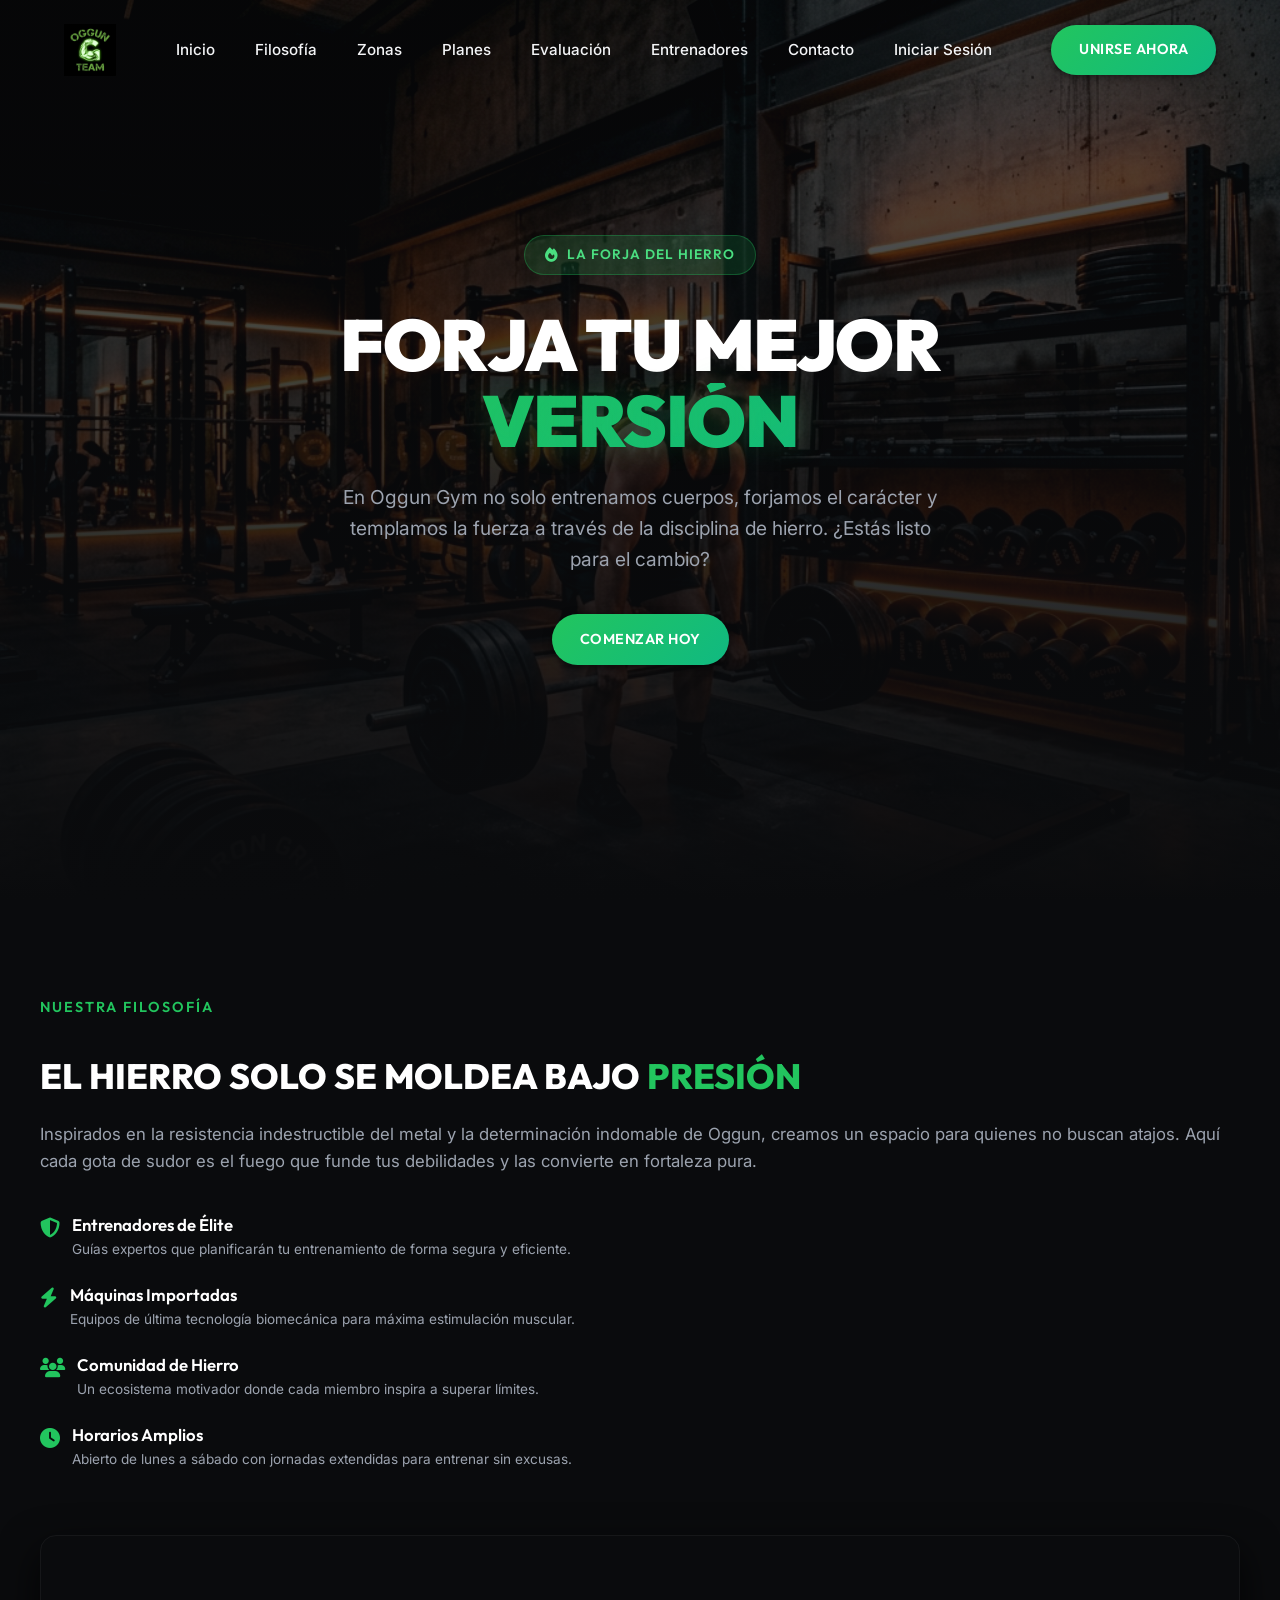
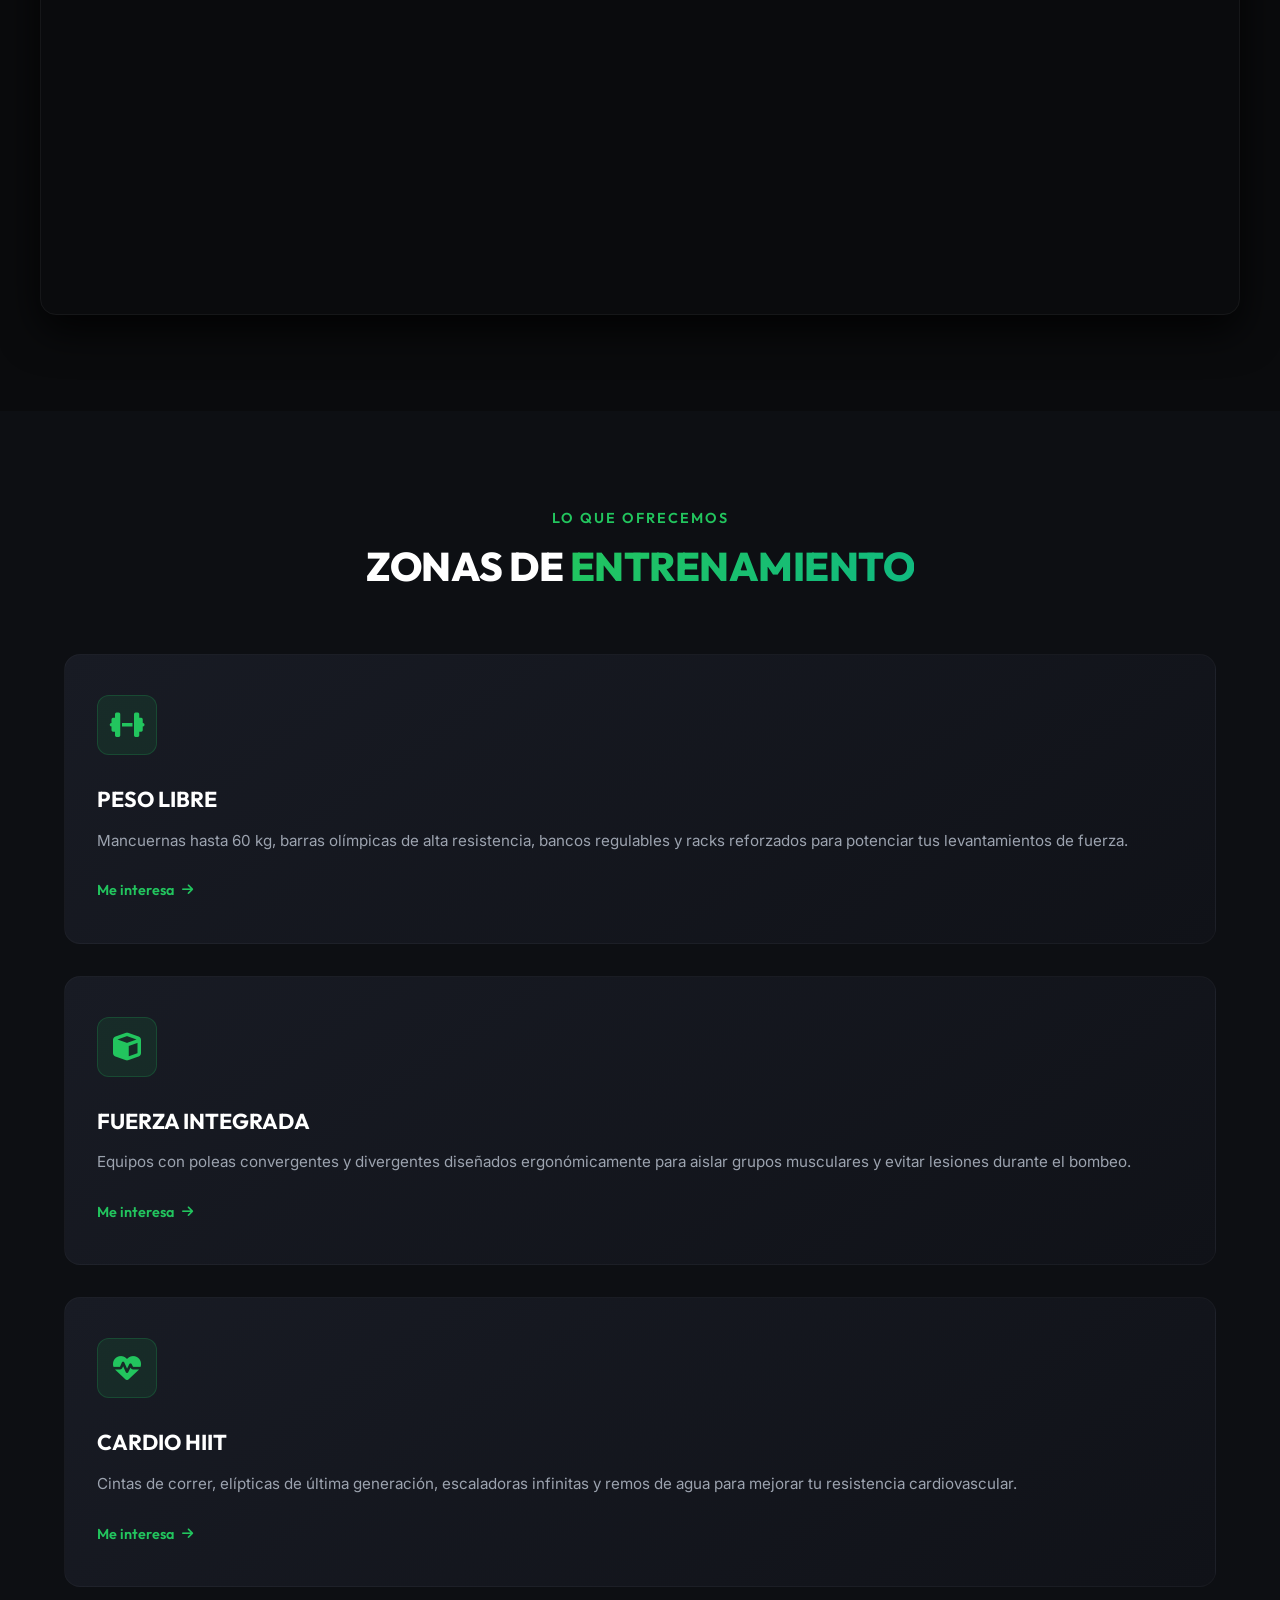
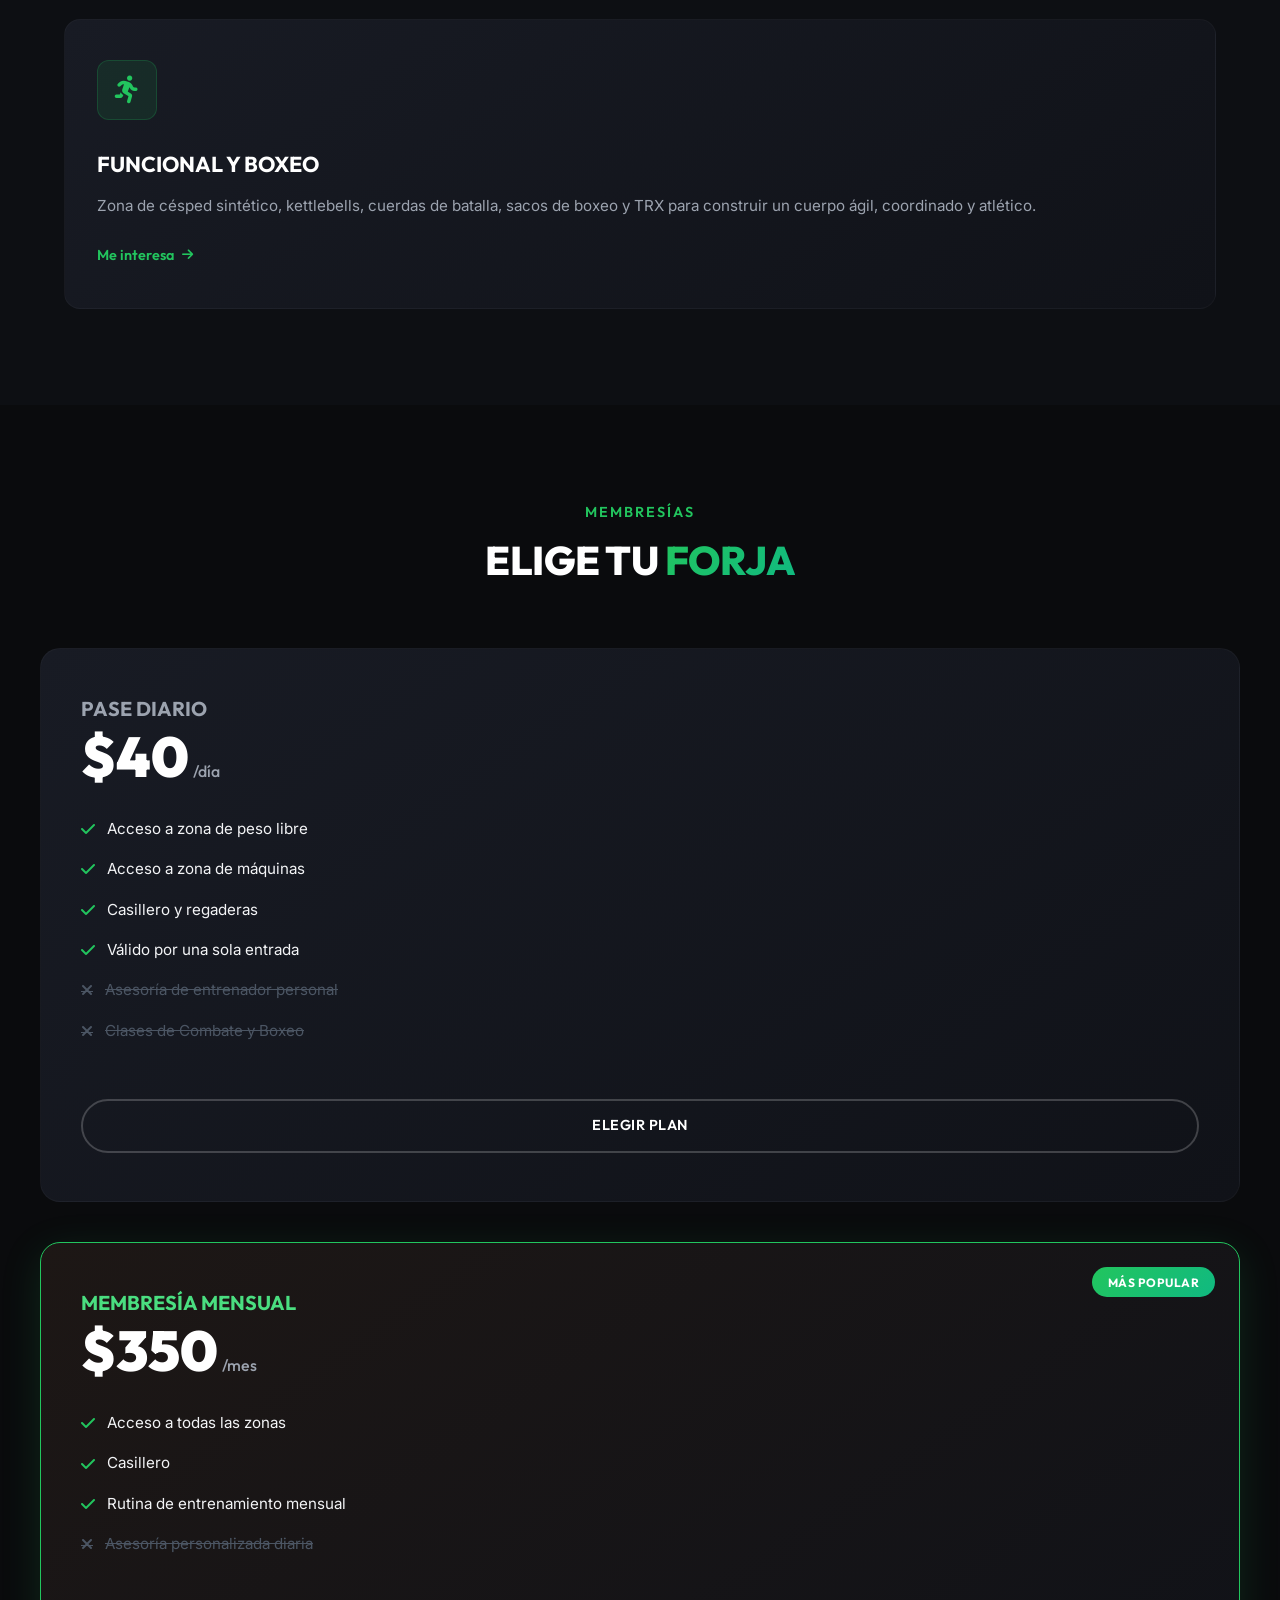
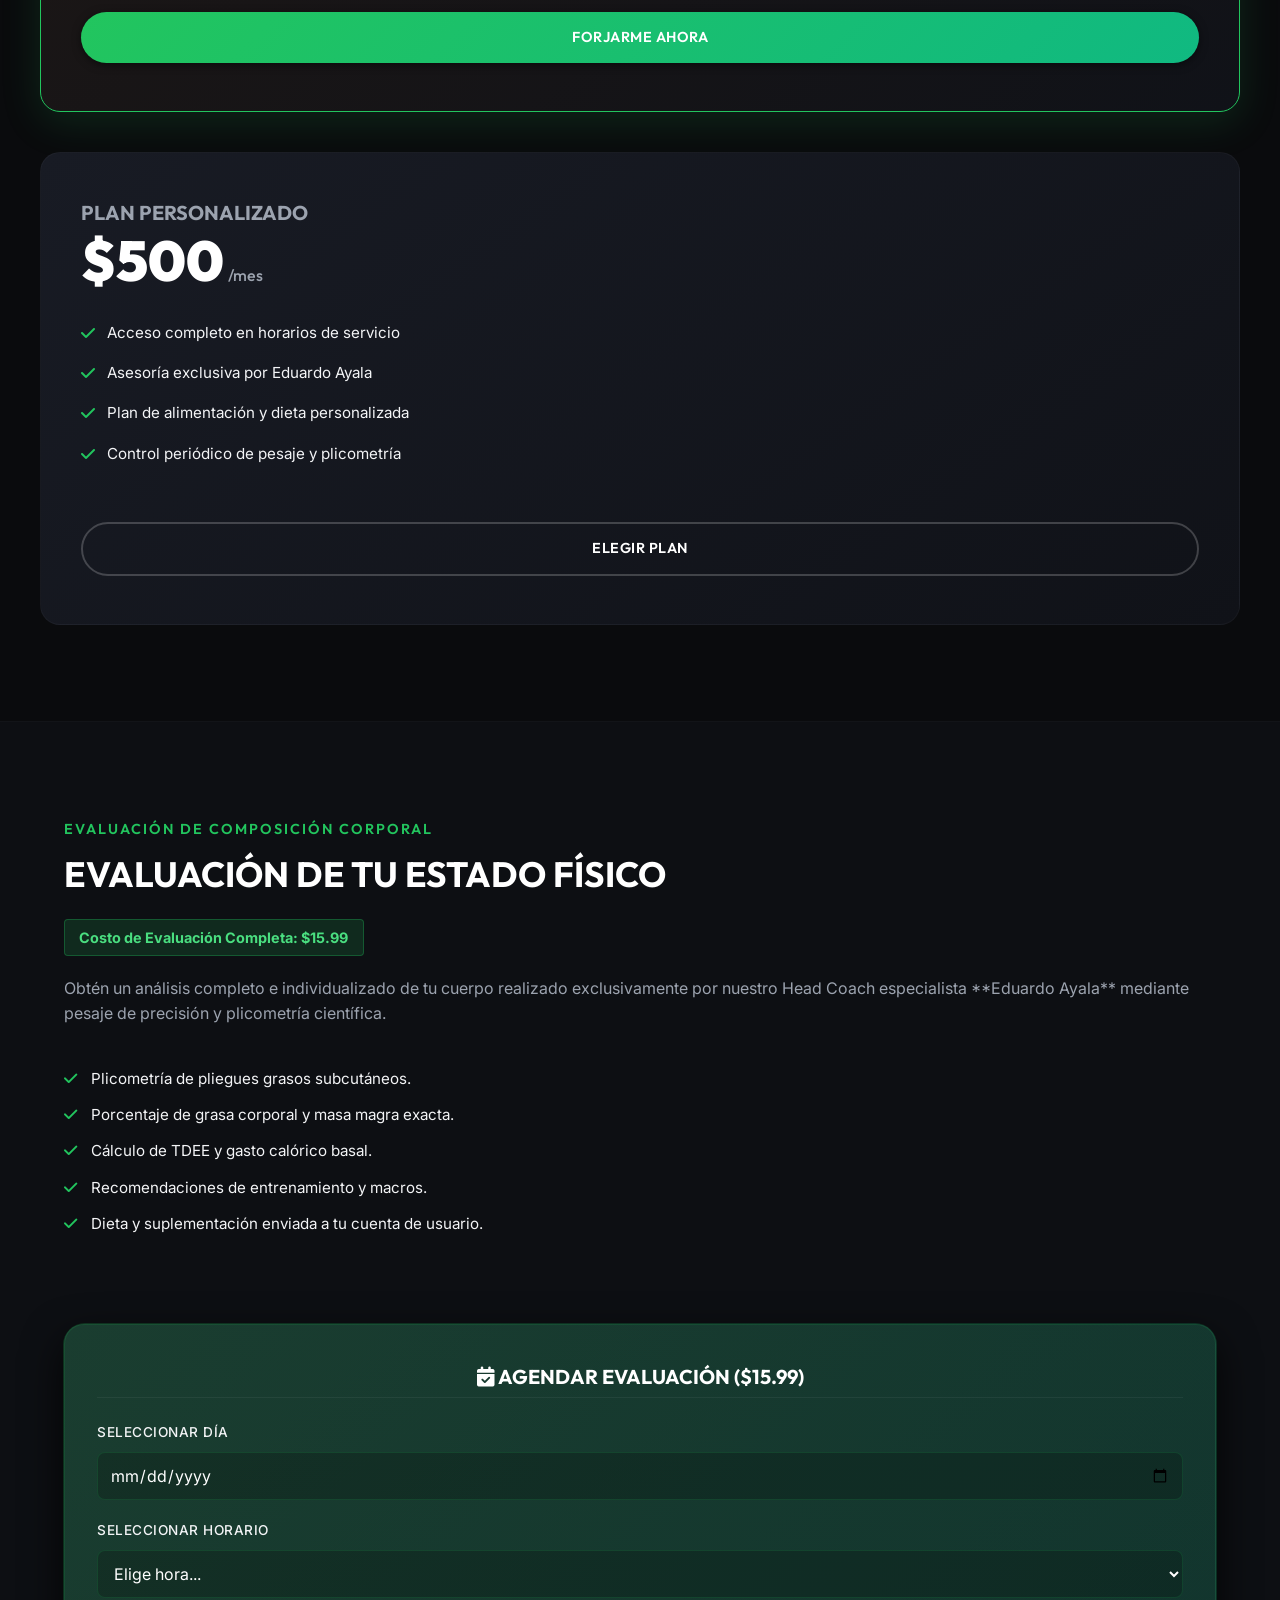
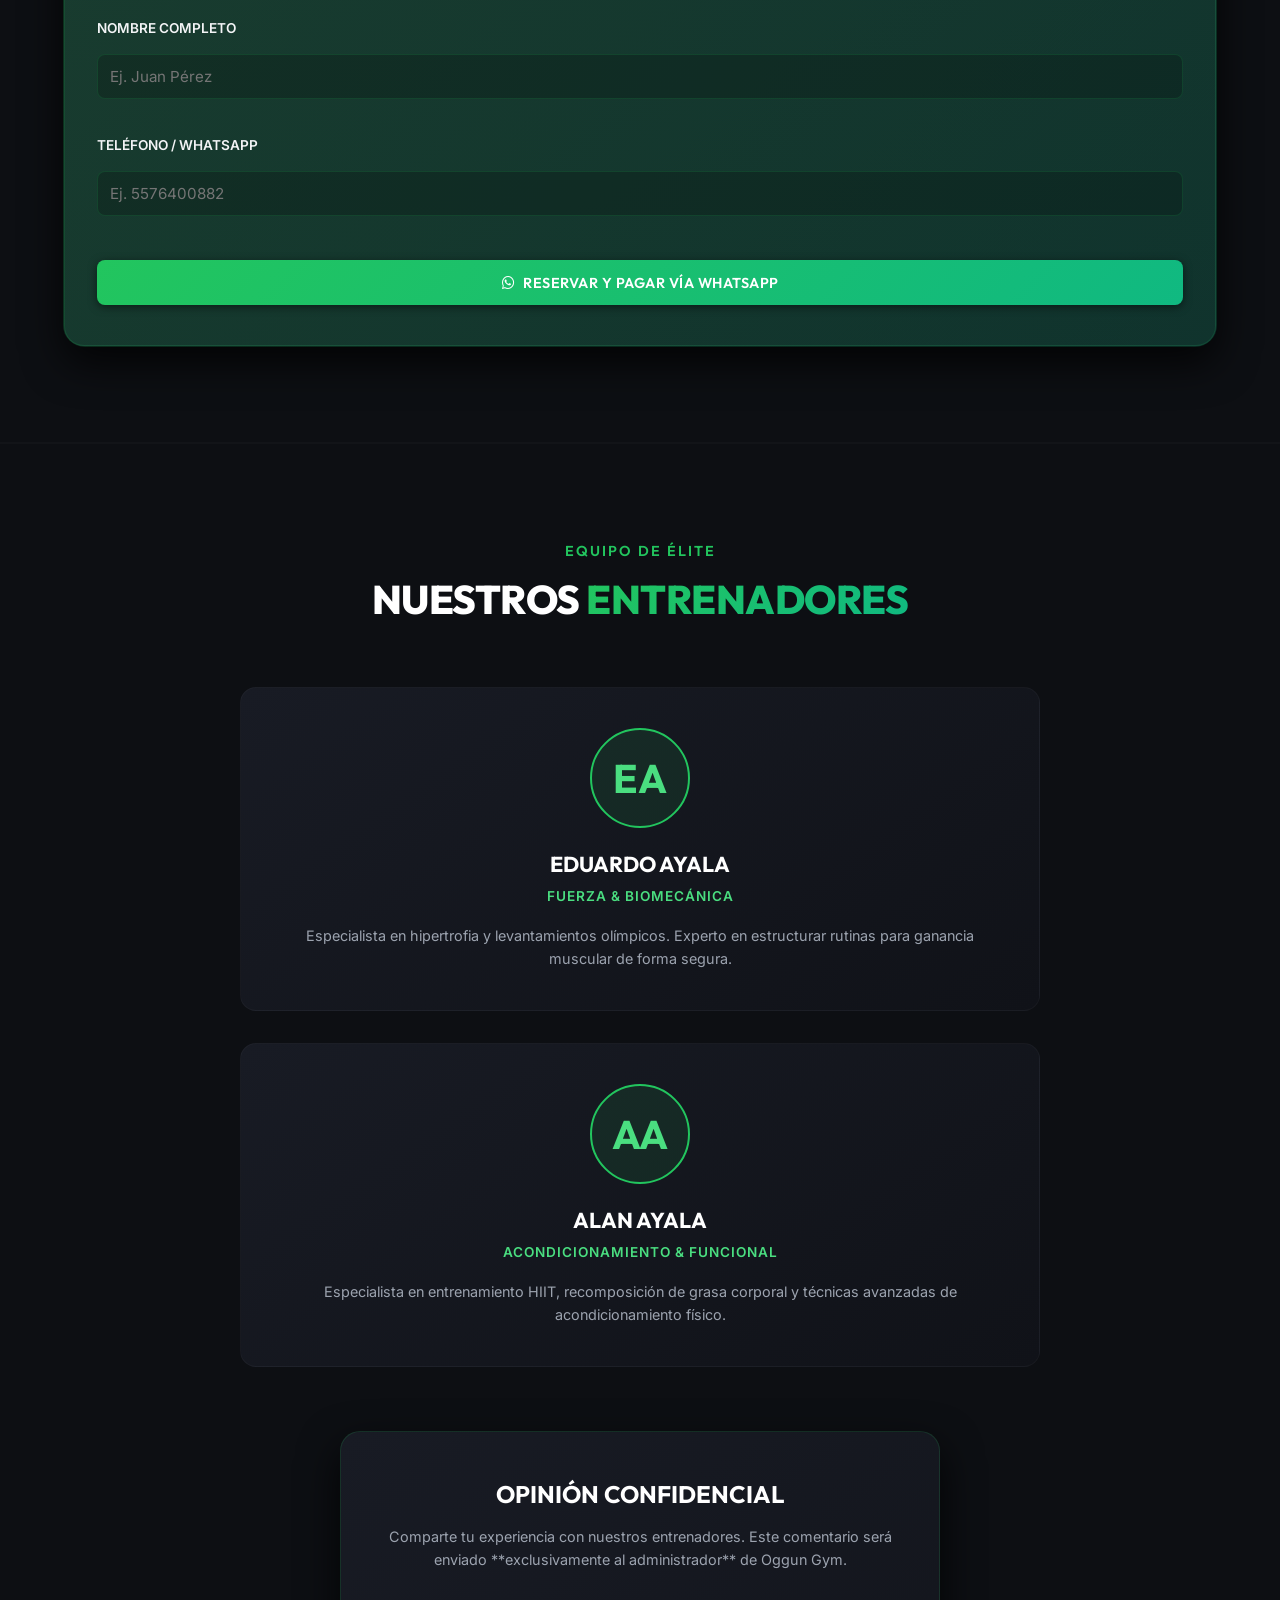
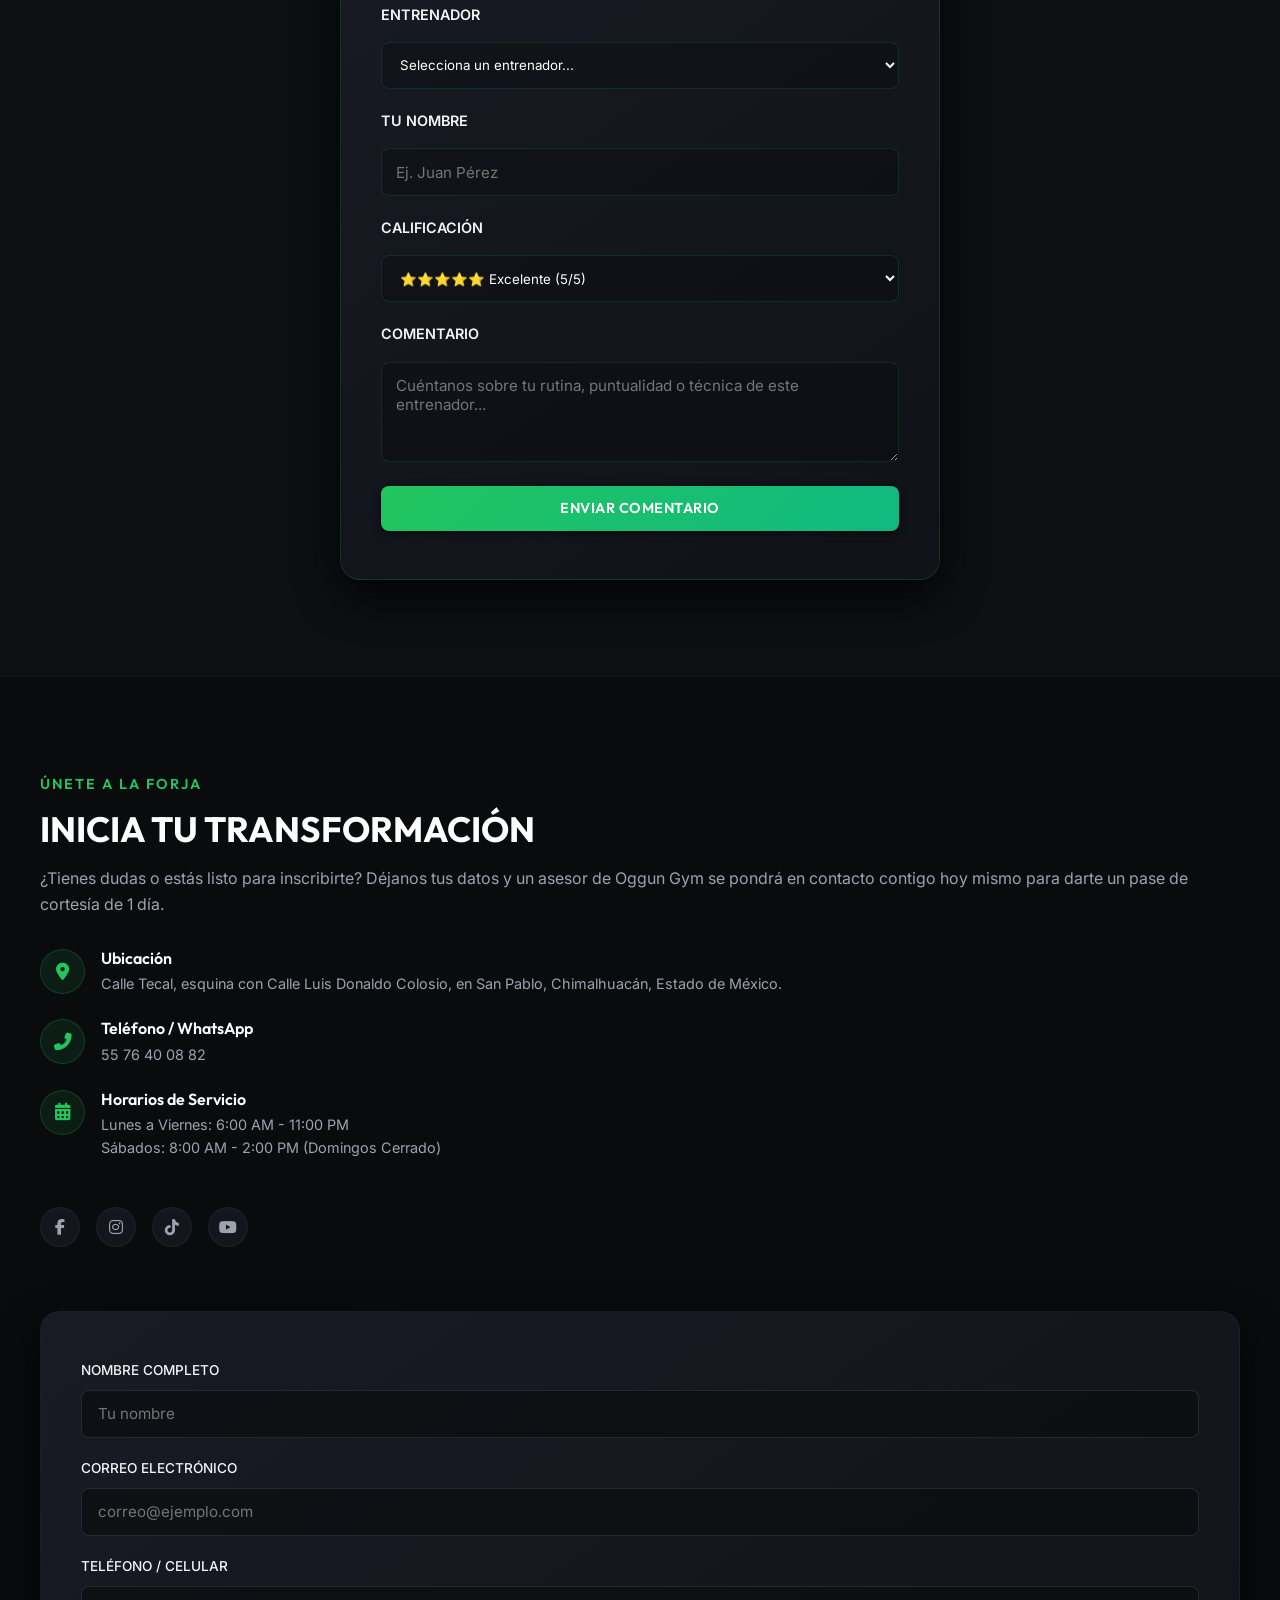
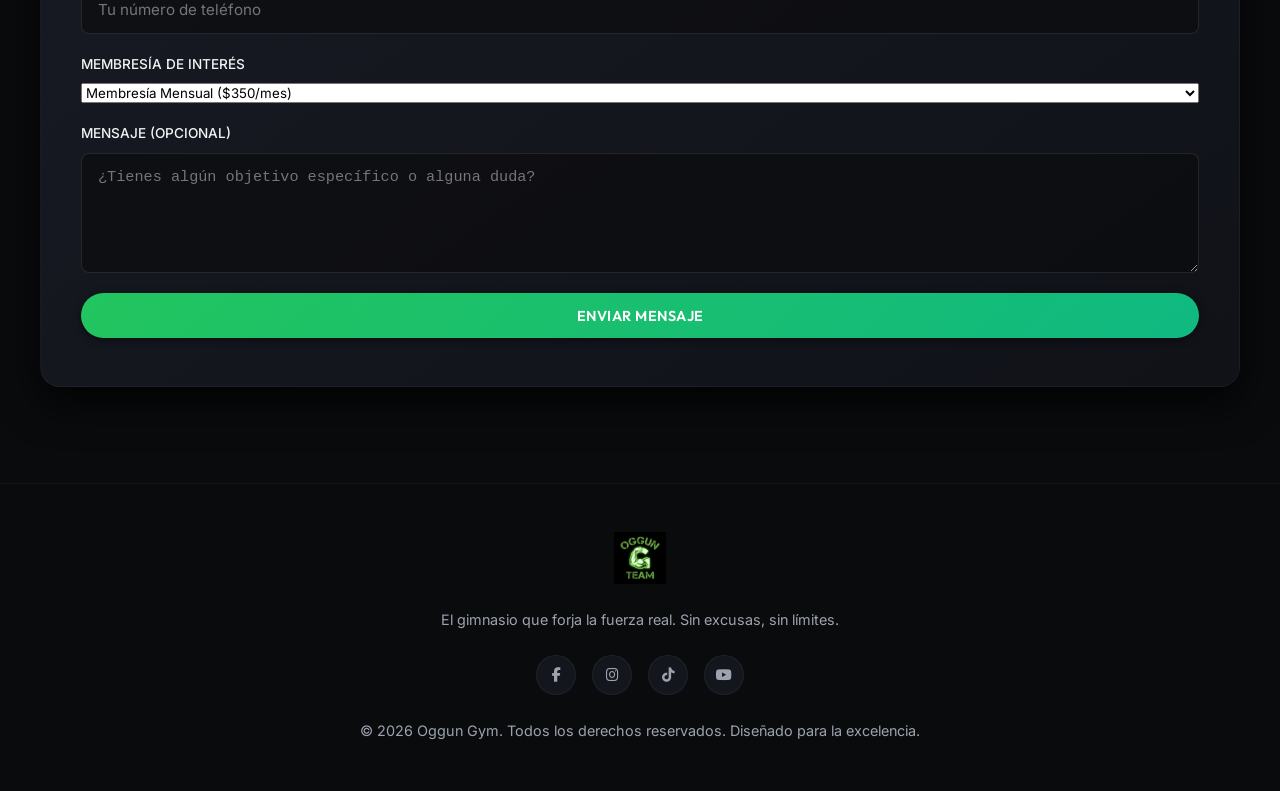
==== index.html @ 853667ce "Delete catalogo.html and remove all catalog navigation links and buttons from index.html" ====
<!DOCTYPE html>
<html lang="es">
<head>
  <meta charset="UTF-8">
  <meta name="viewport" content="width=device-width, initial-scale=1.0">
  <meta name="description" content="Oggun Gym - El templo de la fuerza y la disciplina de hierro. Entrena con equipamiento de élite y forja tu mejor versión.">
  <title>Oggun Gym | Forja Tu Fuerza</title>
  
  <!-- FontAwesome for Premium Icons -->
  <link rel="stylesheet" href="https://cdnjs.cloudflare.com/ajax/libs/font-awesome/6.4.0/css/all.min.css">
  
  <!-- Custom CSS stylesheet -->
  <link rel="stylesheet" href="styles.css">
</head>
<body>

  <!-- ==========================================================================
       HEADER / NAVIGATION
       ========================================================================== -->
  <header class="header">
    <div class="container nav-wrapper">
      <a href="index.html" class="logo">
        <img src="oggun_logo.png" alt="Oggun Team Logo" class="logo-img">
      </a>
      
      <nav class="nav-menu">
        <a href="index.html" class="nav-link">Inicio</a>
        <a href="index.html#nosotros" class="nav-link">Filosofía</a>
        <a href="index.html#servicios" class="nav-link">Zonas</a>
        <a href="index.html#precios" class="nav-link">Planes</a>
        <a href="index.html#calculadora" class="nav-link">Evaluación</a>
        <a href="index.html#entrenadores" class="nav-link">Entrenadores</a>
        <a href="index.html#contacto" class="nav-link">Contacto</a>
        <a href="#" class="nav-link" id="login-nav-link">Iniciar Sesión</a>
        <a href="#" class="nav-link" id="logout-nav-link" style="display: none; color: #f87171;" title="Cerrar Sesión"><i class="fas fa-sign-out-alt"></i></a>
      </nav>
      
      <div class="nav-cta">
        <a href="index.html#precios" class="btn btn-primary">Unirse Ahora</a>
      </div>
      
      <button class="nav-toggle" aria-label="Abrir menú de navegación">
        <i class="fas fa-bars"></i>
      </button>
    </div>
  </header>

  <!-- ==========================================================================
       HERO SECTION
       ========================================================================== -->
  <section class="hero">
    <div class="hero-bg">
      <img src="hero_gym.png" alt="Oggun Gym Interior con luces de entrenamiento">
    </div>
    <div class="hero-overlay"></div>
    
    <div class="hero-content">
      <div class="hero-badge">
        <i class="fas fa-fire"></i> La Forja del Hierro
      </div>
      <h1 class="hero-title">
        Forja Tu Mejor <span>Versión</span>
      </h1>
      <p class="hero-desc">
        En Oggun Gym no solo entrenamos cuerpos, forjamos el carácter y templamos la fuerza a través de la disciplina de hierro. ¿Estás listo para el cambio?
      </p>
      <div class="hero-actions">
        <a href="index.html#precios" class="btn btn-primary">Comenzar Hoy</a>
      </div>
    </div>
  </section>

  <!-- ==========================================================================
       PHILOSOPHY (ABOUT) SECTION
       ========================================================================== -->
  <section id="nosotros" class="section container">
    <div class="philosophy-grid">
      <div class="philosophy-text-content reveal">
        <span class="section-subtitle">Nuestra Filosofía</span>
        <h2 class="philosophy-heading">El hierro solo se moldea bajo <span class="philosophy-accent">presión</span></h2>
        <p class="philosophy-desc">
          Inspirados en la resistencia indestructible del metal y la determinación indomable de Oggun, creamos un espacio para quienes no buscan atajos. Aquí cada gota de sudor es el fuego que funde tus debilidades y las convierte en fortaleza pura.
        </p>
        
        <div class="philosophy-features">
          <div class="philosophy-feat-item">
            <i class="fas fa-shield-alt"></i>
            <div>
              <h4 class="philosophy-feat-title">Entrenadores de Élite</h4>
              <p class="philosophy-feat-desc">Guías expertos que planificarán tu entrenamiento de forma segura y eficiente.</p>
            </div>
          </div>
          
          <div class="philosophy-feat-item">
            <i class="fas fa-bolt"></i>
            <div>
              <h4 class="philosophy-feat-title">Máquinas Importadas</h4>
              <p class="philosophy-feat-desc">Equipos de última tecnología biomecánica para máxima estimulación muscular.</p>
            </div>
          </div>
          
          <div class="philosophy-feat-item">
            <i class="fas fa-users"></i>
            <div>
              <h4 class="philosophy-feat-title">Comunidad de Hierro</h4>
              <p class="philosophy-feat-desc">Un ecosistema motivador donde cada miembro inspira a superar límites.</p>
            </div>
          </div>
          
          <div class="philosophy-feat-item">
            <i class="fas fa-clock"></i>
            <div>
              <h4 class="philosophy-feat-title">Horarios Amplios</h4>
              <p class="philosophy-feat-desc">Abierto de lunes a sábado con jornadas extendidas para entrenar sin excusas.</p>
            </div>
          </div>
        </div>
      </div>
      
      <div class="philosophy-visual reveal">
        <div class="philosophy-image-container" style="height: 380px;">
          <video autoplay loop muted playsinline style="width: 100%; height: 100%; object-fit: cover; filter: brightness(0.7) contrast(1.2);">
            <source src="video_gym.mp4" type="video/mp4">
            <img src="hero_gym.png" alt="Entrenamiento de fuerza en Oggun Gym">
          </video>
        </div>
      </div>
    </div>
  </section>

  <!-- ==========================================================================
       SERVICES (ZONAS DE ENTRENAMIENTO) SECTION
       ========================================================================== -->
  <section id="servicios" class="section services">
    <div class="container">
      <div class="section-header reveal">
        <span class="section-subtitle">Lo Que Ofrecemos</span>
        <h2 class="section-title">Zonas de <span>Entrenamiento</span></h2>
      </div>
      
      <div class="services-grid">
        <!-- Servicio 1 -->
        <div class="service-card reveal">
          <div class="service-icon">
            <i class="fas fa-dumbbell"></i>
          </div>
          <h3 class="service-title">Peso Libre</h3>
          <p class="service-desc">
            Mancuernas hasta 60 kg, barras olímpicas de alta resistencia, bancos regulables y racks reforzados para potenciar tus levantamientos de fuerza.
          </p>
          <a href="#contacto" class="service-link">Me interesa <i class="fas fa-arrow-right"></i></a>
        </div>
        
        <!-- Servicio 2 -->
        <div class="service-card reveal">
          <div class="service-icon">
            <i class="fas fa-cube"></i>
          </div>
          <h3 class="service-title">Fuerza Integrada</h3>
          <p class="service-desc">
            Equipos con poleas convergentes y divergentes diseñados ergonómicamente para aislar grupos musculares y evitar lesiones durante el bombeo.
          </p>
          <a href="#contacto" class="service-link">Me interesa <i class="fas fa-arrow-right"></i></a>
        </div>
        
        <!-- Servicio 3 -->
        <div class="service-card reveal">
          <div class="service-icon">
            <i class="fas fa-heartbeat"></i>
          </div>
          <h3 class="service-title">Cardio HIIT</h3>
          <p class="service-desc">
            Cintas de correr, elípticas de última generación, escaladoras infinitas y remos de agua para mejorar tu resistencia cardiovascular.
          </p>
          <a href="#contacto" class="service-link">Me interesa <i class="fas fa-arrow-right"></i></a>
        </div>
        
        <!-- Servicio 4 -->
        <div class="service-card reveal">
          <div class="service-icon">
            <i class="fas fa-running"></i>
          </div>
          <h3 class="service-title">Funcional y Boxeo</h3>
          <p class="service-desc">
            Zona de césped sintético, kettlebells, cuerdas de batalla, sacos de boxeo y TRX para construir un cuerpo ágil, coordinado y atlético.
          </p>
          <a href="#contacto" class="service-link">Me interesa <i class="fas fa-arrow-right"></i></a>
        </div>
      </div>
    </div>
  </section>

  <!-- ==========================================================================
       PRICING SECTION
       ========================================================================== -->
  <section id="precios" class="section container">
    <div class="section-header reveal">
      <span class="section-subtitle">Membresías</span>
      <h2 class="section-title">Elige Tu <span>Forja</span></h2>
    </div>
    
    <div class="pricing-grid">
      <!-- Plan 1 -->
      <div class="price-card reveal">
        <div class="price-header">
          <h3 class="price-name">Pase Diario</h3>
          <div class="price-amount">$40<span>/día</span></div>
        </div>
        <ul class="price-features">
          <li><i class="fas fa-check"></i> Acceso a zona de peso libre</li>
          <li><i class="fas fa-check"></i> Acceso a zona de máquinas</li>
          <li><i class="fas fa-check"></i> Casillero y regaderas</li>
          <li><i class="fas fa-check"></i> Válido por una sola entrada</li>
          <li class="disabled"><i class="fas fa-times"></i> Asesoría de entrenador personal</li>
          <li class="disabled"><i class="fas fa-times"></i> Clases de Combate y Boxeo</li>
        </ul>
        <a href="#contacto" class="btn btn-secondary price-btn">Elegir Plan</a>
      </div>
      
      <!-- Plan 2 -->
      <div class="price-card popular reveal">
        <span class="popular-tag">Más Popular</span>
        <div class="price-header">
          <h3 class="price-name">Membresía Mensual</h3>
          <div class="price-amount">$350<span>/mes</span></div>
        </div>
        <ul class="price-features">
          <li><i class="fas fa-check"></i> Acceso a todas las zonas</li>
          <li><i class="fas fa-check"></i> Casillero</li>
          <li><i class="fas fa-check"></i> Rutina de entrenamiento mensual</li>
          <li class="disabled"><i class="fas fa-times"></i> Asesoría personalizada diaria</li>
        </ul>
        <a href="#contacto" class="btn btn-primary price-btn">Forjarme Ahora</a>
      </div>
      
      <!-- Plan 3 -->
      <div class="price-card reveal">
        <div class="price-header">
          <h3 class="price-name">Plan Personalizado</h3>
          <div class="price-amount">$500<span>/mes</span></div>
        </div>
        <ul class="price-features">
          <li><i class="fas fa-check"></i> Acceso completo en horarios de servicio</li>
          <li><i class="fas fa-check"></i> Asesoría exclusiva por Eduardo Ayala</li>
          <li><i class="fas fa-check"></i> Plan de alimentación y dieta personalizada</li>
          <li><i class="fas fa-check"></i> Control periódico de pesaje y plicometría</li>
        </ul>
        <a href="#contacto" class="btn btn-secondary price-btn">Elegir Plan</a>
      </div>
    </div>
  </section>

  <!-- ==========================================================================
       PHYSICAL EVALUATION RESERVATION SECTION
       ========================================================================== -->
  <section id="calculadora" class="section calculator-section" style="border-top: 1px solid rgba(255,255,255,0.02); border-bottom: 1px solid rgba(255,255,255,0.02);">
    <div class="container calculator-wrapper">
      <div class="calculator-info reveal">
        <span class="section-subtitle">Evaluación de Composición Corporal</span>
        <h2>Evaluación de tu <span>Estado Físico</span></h2>
        <div class="calc-price-badge" style="display: inline-block; background: rgba(34, 197, 94, 0.15); border: 1px solid rgba(34, 197, 94, 0.3); color: var(--primary-light); padding: 0.35rem 0.9rem; border-radius: 4px; font-weight: 700; font-size: 0.9rem; margin-bottom: 1.25rem;">Costo de Evaluación Completa: $15.99</div>
        <p>
          Obtén un análisis completo e individualizado de tu cuerpo realizado exclusivamente por nuestro Head Coach especialista **Eduardo Ayala** mediante pesaje de precisión y plicometría científica.
        </p>
        
        <ul style="list-style: none; padding: 0; margin: 1.5rem 0; font-size: 0.95rem; color: var(--text-light); display: flex; flex-direction: column; gap: 0.75rem; text-align: left;">
          <li><i class="fas fa-check" style="color: var(--primary); margin-right: 10px;"></i> Plicometría de pliegues grasos subcutáneos.</li>
          <li><i class="fas fa-check" style="color: var(--primary); margin-right: 10px;"></i> Porcentaje de grasa corporal y masa magra exacta.</li>
          <li><i class="fas fa-check" style="color: var(--primary); margin-right: 10px;"></i> Cálculo de TDEE y gasto calórico basal.</li>
          <li><i class="fas fa-check" style="color: var(--primary); margin-right: 10px;"></i> Recomendaciones de entrenamiento y macros.</li>
          <li><i class="fas fa-check" style="color: var(--primary); margin-right: 10px;"></i> Dieta y suplementación enviada a tu cuenta de usuario.</li>
        </ul>
      </div>
      
      <div class="calculator-box reveal" style="padding: 2.5rem 2rem;">
        <h3 class="calc-title" style="font-size: 1.25rem; text-transform: uppercase; margin-bottom: 1.5rem; text-align: center; border-bottom: 1px solid rgba(255,255,255,0.05); padding-bottom: 0.5rem;"><i class="fas fa-calendar-check"></i> Agendar Evaluación ($15.99)</h3>
        <form id="evaluation-booking-form" class="calc-form">
          <div class="input-row">
            <div class="input-group">
              <label for="eval-date">Seleccionar Día</label>
              <input type="date" id="eval-date" required style="width: 100%; padding: 0.75rem; background: rgba(0,0,0,0.2); border: 1px solid rgba(34,197,94,0.15); border-radius: 8px; color: var(--text-white);">
            </div>
            <div class="input-group">
              <label for="eval-time">Seleccionar Horario</label>
              <select id="eval-time" required style="width: 100%; padding: 0.75rem; background: rgba(0,0,0,0.2); border: 1px solid rgba(34,197,94,0.15); border-radius: 8px; color: var(--text-white); font-family: var(--font-sans);">
                <option value="" disabled selected>Elige hora...</option>
                <option value="8:00 AM">8:00 AM</option>
                <option value="9:00 AM">9:00 AM</option>
                <option value="10:00 AM">10:00 AM</option>
                <option value="11:00 AM">11:00 AM</option>
                <option value="12:00 PM">12:00 PM</option>
                <option value="4:00 PM">4:00 PM</option>
                <option value="5:00 PM">5:00 PM</option>
                <option value="6:00 PM">6:00 PM</option>
              </select>
            </div>
          </div>
          
          <div class="form-group" style="margin-bottom: 1rem; text-align: left;">
            <label for="eval-name" style="display: block; margin-bottom: 0.4rem; font-size: 0.85rem; font-weight: 600; color: var(--text-light); text-align: left;">Nombre Completo</label>
            <input type="text" id="eval-name" placeholder="Ej. Juan Pérez" required style="width: 100%; padding: 0.75rem; background: rgba(0,0,0,0.2); border: 1px solid rgba(34,197,94,0.15); border-radius: 8px; color: var(--text-white);">
          </div>

          <div class="form-group" style="margin-bottom: 1.5rem; text-align: left;">
            <label for="eval-phone" style="display: block; margin-bottom: 0.4rem; font-size: 0.85rem; font-weight: 600; color: var(--text-light); text-align: left;">Teléfono / WhatsApp</label>
            <input type="tel" id="eval-phone" placeholder="Ej. 5576400882" required style="width: 100%; padding: 0.75rem; background: rgba(0,0,0,0.2); border: 1px solid rgba(34,197,94,0.15); border-radius: 8px; color: var(--text-white);">
          </div>
          
          <button type="submit" class="btn btn-primary" style="width: 100%; padding: 0.85rem; border-radius: 8px; cursor: pointer;"><i class="fab fa-whatsapp"></i> Reservar y Pagar vía WhatsApp</button>
        </form>
      </div>
    </div>
  </section>

  <!-- ==========================================================================
       TRAINERS SECTION
       ========================================================================== -->
  <section id="entrenadores" class="section trainers-section" style="background-color: #0d0f13; border-top: 1px solid rgba(255,255,255,0.02); border-bottom: 1px solid rgba(255,255,255,0.02);">
    <div class="container">
      <div class="section-header reveal">
        <span class="section-subtitle">Equipo de Élite</span>
        <h2 class="section-title">Nuestros <span>Entrenadores</span></h2>
      </div>

      <div class="trainers-grid" style="display: grid; grid-template-cols: repeat(auto-fit, minmax(280px, 1fr)); gap: 2rem; margin-bottom: 4rem; max-width: 800px; margin-left: auto; margin-right: auto;">
        <!-- Entrenador 1 -->
        <div class="trainer-card reveal" style="background: var(--gradient-card); border: 1px solid rgba(255, 255, 255, 0.03); border-radius: 16px; overflow: hidden; padding: 2.5rem 2rem; text-align: center; transition: var(--transition-normal); position: relative; display: flex; flex-direction: column; align-items: center;">
          <div class="trainer-avatar" style="width: 100px; height: 100px; background: rgba(34, 197, 94, 0.1); border: 2px solid var(--primary); border-radius: 50%; display: flex; align-items: center; justify-content: center; font-size: 2.5rem; color: var(--primary-light); margin-bottom: 1.5rem; font-family: var(--font-display); font-weight: 700;">EA</div>
          <h3 style="font-size: 1.35rem; margin-bottom: 0.5rem; text-transform: uppercase;">Eduardo Ayala</h3>
          <span style="color: var(--primary-light); font-size: 0.85rem; font-weight: 600; text-transform: uppercase; letter-spacing: 1px; display: block; margin-bottom: 1rem;">Fuerza & Biomecánica</span>
          <p style="font-size: 0.9rem; color: var(--text-muted); line-height: 1.6;">Especialista en hipertrofia y levantamientos olímpicos. Experto en estructurar rutinas para ganancia muscular de forma segura.</p>
        </div>
        <!-- Entrenador 2 -->
        <div class="trainer-card reveal" style="background: var(--gradient-card); border: 1px solid rgba(255, 255, 255, 0.03); border-radius: 16px; overflow: hidden; padding: 2.5rem 2rem; text-align: center; transition: var(--transition-normal); position: relative; display: flex; flex-direction: column; align-items: center;">
          <div class="trainer-avatar" style="width: 100px; height: 100px; background: rgba(34, 197, 94, 0.1); border: 2px solid var(--primary); border-radius: 50%; display: flex; align-items: center; justify-content: center; font-size: 2.5rem; color: var(--primary-light); margin-bottom: 1.5rem; font-family: var(--font-display); font-weight: 700;">AA</div>
          <h3 style="font-size: 1.35rem; margin-bottom: 0.5rem; text-transform: uppercase;">Alan Ayala</h3>
          <span style="color: var(--primary-light); font-size: 0.85rem; font-weight: 600; text-transform: uppercase; letter-spacing: 1px; display: block; margin-bottom: 1rem;">Acondicionamiento & Funcional</span>
          <p style="font-size: 0.9rem; color: var(--text-muted); line-height: 1.6;">Especialista en entrenamiento HIIT, recomposición de grasa corporal y técnicas avanzadas de acondicionamiento físico.</p>
        </div>
      </div>

      <!-- Formulario de comentarios -->
      <div class="trainer-feedback-box reveal" style="max-width: 600px; margin: 0 auto; background: var(--gradient-card); border: 1px solid var(--glass-border); padding: 3rem 2.5rem; border-radius: 20px; box-shadow: var(--shadow-lg);">
        <h3 style="font-size: 1.5rem; text-transform: uppercase; margin-bottom: 1rem; text-align: center; font-family: var(--font-display);">Opinión Confidencial</h3>
        <p style="font-size: 0.9rem; color: var(--text-muted); text-align: center; margin-bottom: 2rem; line-height: 1.6;">
          Comparte tu experiencia con nuestros entrenadores. Este comentario será enviado **exclusivamente al administrador** de Oggun Gym.
        </p>
        <form id="trainer-feedback-form">
          <div class="form-group" style="margin-bottom: 1.25rem;">
            <label for="feedback-trainer" style="display: block; margin-bottom: 0.5rem; font-size: 0.9rem; font-weight: 600; color: var(--text-light);">Entrenador</label>
            <select id="feedback-trainer" style="width: 100%; padding: 0.85rem; background: rgba(0,0,0,0.2); border: 1px solid rgba(34,197,94,0.15); border-radius: 8px; color: var(--text-white); font-family: var(--font-sans);" required>
              <option value="" disabled selected>Selecciona un entrenador...</option>
              <option value="Eduardo Ayala">Eduardo Ayala</option>
              <option value="Alan Ayala">Alan Ayala</option>
            </select>
          </div>
          
          <div class="form-group" style="margin-bottom: 1.25rem;">
            <label for="feedback-name" style="display: block; margin-bottom: 0.5rem; font-size: 0.9rem; font-weight: 600; color: var(--text-light);">Tu Nombre</label>
            <input type="text" id="feedback-name" placeholder="Ej. Juan Pérez" style="width: 100%; padding: 0.85rem; background: rgba(0,0,0,0.2); border: 1px solid rgba(34,197,94,0.15); border-radius: 8px; color: var(--text-white); font-family: var(--font-sans);" required>
          </div>

          <div class="form-group" style="margin-bottom: 1.25rem;">
            <label for="feedback-rating" style="display: block; margin-bottom: 0.5rem; font-size: 0.9rem; font-weight: 600; color: var(--text-light);">Calificación</label>
            <select id="feedback-rating" style="width: 100%; padding: 0.85rem; background: rgba(0,0,0,0.2); border: 1px solid rgba(34,197,94,0.15); border-radius: 8px; color: var(--text-white); font-family: var(--font-sans);" required>
              <option value="5">⭐⭐⭐⭐⭐ Excelente (5/5)</option>
              <option value="4">⭐⭐⭐⭐ Muy Bueno (4/5)</option>
              <option value="3">⭐⭐⭐ Regular (3/5)</option>
              <option value="2">⭐⭐ Malo (2/5)</option>
              <option value="1">⭐ Pésimo (1/5)</option>
            </select>
          </div>

          <div class="form-group" style="margin-bottom: 1.5rem;">
            <label for="feedback-comment" style="display: block; margin-bottom: 0.5rem; font-size: 0.9rem; font-weight: 600; color: var(--text-light);">Comentario</label>
            <textarea id="feedback-comment" placeholder="Cuéntanos sobre tu rutina, puntualidad o técnica de este entrenador..." style="width: 100%; padding: 0.85rem; background: rgba(0,0,0,0.2); border: 1px solid rgba(34,197,94,0.15); border-radius: 8px; color: var(--text-white); font-family: var(--font-sans); min-height: 100px; resize: vertical;" required></textarea>
          </div>

          <button type="submit" class="btn btn-primary" style="width: 100%; padding: 0.85rem; border-radius: 8px; cursor: pointer;">Enviar Comentario</button>
        </form>
      </div>
    </div>
  </section>

  <!-- ==========================================================================
       CONTACT & LOCATION SECTION
       ========================================================================== -->
  <section id="contacto" class="section container">
    <div class="contact-grid">
      <div class="contact-info reveal">
        <div class="contact-intro">
          <span class="section-subtitle">Únete a la Forja</span>
          <h2>Inicia Tu <span>Transformación</span></h2>
          <p>
            ¿Tienes dudas o estás listo para inscribirte? Déjanos tus datos y un asesor de Oggun Gym se pondrá en contacto contigo hoy mismo para darte un pase de cortesía de 1 día.
          </p>
        </div>
        
        <div class="contact-details">
          <div class="contact-item">
            <div class="contact-icon">
              <i class="fas fa-map-marker-alt"></i>
            </div>
            <div class="contact-text">
              <h4>Ubicación</h4>
              <p>Calle Tecal, esquina con Calle Luis Donaldo Colosio, en San Pablo, Chimalhuacán, Estado de México.</p>
            </div>
          </div>
          
          <div class="contact-item">
            <div class="contact-icon">
              <i class="fas fa-phone-alt"></i>
            </div>
            <div class="contact-text">
              <h4>Teléfono / WhatsApp</h4>
              <p>55 76 40 08 82</p>
            </div>
          </div>

          
          <div class="contact-item">
            <div class="contact-icon">
              <i class="fas fa-calendar-alt"></i>
            </div>
            <div class="contact-text">
              <h4>Horarios de Servicio</h4>
              <p>Lunes a Viernes: 6:00 AM - 11:00 PM<br>Sábados: 8:00 AM - 2:00 PM (Domingos Cerrado)</p>
            </div>
          </div>
        </div>
        
        <div class="social-links">
          <a href="https://www.facebook.com/gimnasio.oggun" target="_blank" rel="noopener noreferrer" class="social-btn" aria-label="Facebook"><i class="fab fa-facebook-f"></i></a>
          <a href="#" class="social-btn" aria-label="Instagram"><i class="fab fa-instagram"></i></a>
          <a href="#" class="social-btn" aria-label="TikTok"><i class="fab fa-tiktok"></i></a>
          <a href="#" class="social-btn" aria-label="YouTube"><i class="fab fa-youtube"></i></a>
        </div>
      </div>
      
      <div class="contact-form-box reveal">
        <form id="contact-form">
          <div class="form-group">
            <label for="form-name">Nombre Completo</label>
            <input type="text" id="form-name" placeholder="Tu nombre" required>
          </div>
          
          <div class="form-group">
            <label for="form-email">Correo Electrónico</label>
            <input type="email" id="form-email" placeholder="correo@ejemplo.com" required>
          </div>
          
          <div class="form-group">
            <label for="form-phone">Teléfono / Celular</label>
            <input type="tel" id="form-phone" placeholder="Tu número de teléfono" required>
          </div>
          
          <div class="form-group">
            <label for="form-plan">Membresía de Interés</label>
            <select id="form-plan">
              <option value="diario">Pase Diario ($40/día)</option>
              <option value="mensual" selected>Membresía Mensual ($350/mes)</option>
              <option value="personalizado">Plan Personalizado ($500/mes)</option>
              <option value="evaluacion">Evaluación Física Completa ($15.99)</option>
              <option value="info">Solo pedir información</option>
            </select>
          </div>
          
          <div class="form-group">
            <label for="form-msg">Mensaje (Opcional)</label>
            <textarea id="form-msg" placeholder="¿Tienes algún objetivo específico o alguna duda?"></textarea>
          </div>
          
          <button type="submit" class="btn btn-primary form-btn">Enviar Mensaje</button>
        </form>
      </div>
    </div>
  </section>

  <!-- ==========================================================================
       FOOTER BOTTOM
       ========================================================================== -->
  <footer class="footer">
    <div class="container">
      <div class="footer-logo">
        <a href="index.html" class="logo">
          <img src="oggun_logo.png" alt="Oggun Team Logo" class="logo-img">
        </a>
      </div>
      <p class="footer-desc">El gimnasio que forja la fuerza real. Sin excusas, sin límites.</p>
      <div class="social-links" style="display: flex; justify-content: center; gap: 1rem; margin: 1.5rem 0;">
        <a href="https://www.facebook.com/gimnasio.oggun" target="_blank" rel="noopener noreferrer" class="social-btn" aria-label="Facebook"><i class="fab fa-facebook-f"></i></a>
        <a href="#" class="social-btn" aria-label="Instagram"><i class="fab fa-instagram"></i></a>
        <a href="#" class="social-btn" aria-label="TikTok"><i class="fab fa-tiktok"></i></a>
        <a href="#" class="social-btn" aria-label="YouTube"><i class="fab fa-youtube"></i></a>
      </div>
      <p class="footer-copy">&copy; 2026 Oggun Gym. Todos los derechos reservados. Diseñado para la excelencia.</p>
    </div>
  </footer>

  <!-- ==========================================================================
       LOGIN MODAL
       ========================================================================== -->
  <div class="modal" id="login-modal">
    <div class="modal-overlay" id="login-overlay"></div>
    <div class="modal-content login-content">
      <button class="close-modal-btn" id="close-login-btn" aria-label="Cerrar Login"><i class="fas fa-times"></i></button>
      <div class="modal-body">
        <div class="login-header" style="text-align: center; margin-bottom: 1.5rem;">
          <img src="oggun_logo.png" alt="Oggun Gym Logo" style="height: 60px; margin-bottom: 1rem;">
          <h3 style="font-family: var(--font-display); text-transform: uppercase; color: var(--text-white);">Acceso a la Forja</h3>
          <p style="font-size: 0.85rem; color: var(--text-muted); margin-top: 0.25rem;">Selecciona tu rol e ingresa tus credenciales</p>
        </div>
        
        <div class="login-tabs-nav" style="display: flex; gap: 5px; margin-bottom: 1.5rem; background: rgba(0,0,0,0.2); padding: 5px; border-radius: 8px; border: 1px solid rgba(255,255,255,0.03);">
          <button type="button" class="login-tab-btn active" data-role="user" style="flex: 1; padding: 0.6rem; border: none; background: transparent; color: var(--text-muted); font-size: 0.8rem; font-weight: 600; cursor: pointer; border-radius: 6px; transition: var(--transition-fast);">Socio</button>
          <button type="button" class="login-tab-btn" data-role="trainer" style="flex: 1; padding: 0.6rem; border: none; background: transparent; color: var(--text-muted); font-size: 0.8rem; font-weight: 600; cursor: pointer; border-radius: 6px; transition: var(--transition-fast);">Entrenador</button>
          <button type="button" class="login-tab-btn" data-role="admin" style="flex: 1; padding: 0.6rem; border: none; background: transparent; color: var(--text-muted); font-size: 0.8rem; font-weight: 600; cursor: pointer; border-radius: 6px; transition: var(--transition-fast);">Admin</button>
        </div>

        <form id="login-form">
          <div class="form-group">
            <label for="login-email">Correo Electrónico</label>
            <input type="email" id="login-email" placeholder="correo@ejemplo.com" required>
          </div>
          <div class="form-group" style="margin-bottom: 1.5rem;">
            <label for="login-password">Contraseña</label>
            <input type="password" id="login-password" placeholder="••••••••" required>
          </div>
          <button type="submit" class="btn btn-primary" style="width: 100%; padding: 0.85rem; border-radius: 8px;">Entrar a la Forja</button>
        </form>

        <div class="login-help" style="margin-top: 1.5rem; text-align: center; font-size: 0.8rem; color: var(--text-muted); border-top: 1px solid rgba(255,255,255,0.05); padding-top: 1rem;">
          <p style="margin-bottom: 0.5rem;"><strong>Credenciales de Prueba:</strong></p>
          <div id="login-credentials-hint">
            <p>Premium: <code style="color: var(--primary-light);">usuario@oggungym.com</code> / <code style="color: var(--primary-light);">usuario123</code></p>
          </div>
        </div>
      </div>
    </div>
  </div>

  <div class="toast-container" id="toast-container"></div>

  <!-- Link custom JavaScript logic -->
  <script src="app.js"></script>
</body>
</html>
---- styles.css ----
/* ==========================================================================
   DESIGN SYSTEM & VARIABLES (Oggun Gym)
   ========================================================================== */
@import url('https://fonts.googleapis.com/css2?family=Inter:wght@300;400;500;600&family=Outfit:wght@400;600;700;800;900&display=swap');

:root {
  /* Colors */
  --bg-dark: #0a0b0d;
  --bg-card: #14161d;
  --bg-card-hover: #1b1e27;
  --primary: #22c55e;
  --primary-glow: rgba(34, 197, 94, 0.3);
  --primary-light: #4ade80;
  --text-white: #ffffff;
  --text-light: #f3f4f6;
  --text-muted: #9ca3af;
  --text-dark: #1f2937;
  
  /* Gradients */
  --gradient-primary: linear-gradient(135deg, #22c55e 0%, #10b981 100%);
  --gradient-dark: linear-gradient(180deg, #0d0f13 0%, #060709 100%);
  --gradient-card: linear-gradient(145deg, #181b24 0%, #101218 100%);
  --gradient-overlay: linear-gradient(to top, rgba(10, 11, 13, 1) 0%, rgba(10, 11, 13, 0.6) 50%, rgba(10, 11, 13, 0.3) 100%);
  
  /* Shadows & Glassmorphism */
  --shadow-sm: 0 2px 8px rgba(0, 0, 0, 0.5);
  --shadow-md: 0 8px 24px rgba(0, 0, 0, 0.6);
  --shadow-lg: 0 16px 40px rgba(0, 0, 0, 0.8);
  --shadow-primary: 0 0 25px var(--primary-glow);
  --glass-bg: rgba(13, 15, 19, 0.8);
  --glass-border: rgba(34, 197, 94, 0.15);
  --glass-backdrop: blur(12px);
  
  /* Fonts */
  --font-display: 'Outfit', sans-serif;
  --font-sans: 'Inter', sans-serif;
  
  /* Layout */
  --max-width: 1200px;
  --transition-fast: 0.2s cubic-bezier(0.4, 0, 0.2, 1);
  --transition-normal: 0.4s cubic-bezier(0.4, 0, 0.2, 1);
  --transition-slow: 0.6s cubic-bezier(0.4, 0, 0.2, 1);
}

/* ==========================================================================
   RESET & BASE STYLES
   ========================================================================== */
*, *::before, *::after {
  box-sizing: border-box;
  margin: 0;
  padding: 0;
}

html {
  scroll-behavior: smooth;
  font-size: 16px;
  background-color: var(--bg-dark);
}

body {
  font-family: var(--font-sans);
  color: var(--text-light);
  background-color: var(--bg-dark);
  line-height: 1.6;
  overflow-x: hidden;
  -webkit-font-smoothing: antialiased;
}

h1, h2, h3, h4, h5, h6 {
  font-family: var(--font-display);
  font-weight: 700;
  line-height: 1.2;
  color: var(--text-white);
}

a {
  text-decoration: none;
  color: inherit;
  transition: var(--transition-fast);
}

button, input, select {
  font-family: inherit;
}

ul {
  list-style: none;
}

img {
  max-width: 100%;
  height: auto;
  display: block;
}

/* Scrollbar Customization */
::-webkit-scrollbar {
  width: 10px;
}
::-webkit-scrollbar-track {
  background: var(--bg-dark);
}
::-webkit-scrollbar-thumb {
  background: #252833;
  border-radius: 5px;
  border: 2px solid var(--bg-dark);
}
::-webkit-scrollbar-thumb:hover {
  background: var(--primary);
}

/* Common Layout Components */
.container {
  width: 100%;
  max-width: var(--max-width);
  margin: 0 auto;
  padding: 0 1.5rem;
}

.section {
  padding: 6rem 0;
  position: relative;
}

.section-header {
  text-align: center;
  margin-bottom: 4rem;
}

.section-subtitle {
  color: var(--primary);
  font-family: var(--font-display);
  font-weight: 600;
  text-transform: uppercase;
  letter-spacing: 2px;
  font-size: 0.9rem;
  margin-bottom: 0.75rem;
  display: block;
}

.section-title {
  font-size: 2.5rem;
  font-weight: 800;
  text-transform: uppercase;
  letter-spacing: -0.5px;
}

.section-title span {
  background: var(--gradient-primary);
  -webkit-background-clip: text;
  -webkit-text-fill-color: transparent;
}

/* Buttons */
.btn {
  display: inline-flex;
  align-items: center;
  justify-content: center;
  padding: 0.85rem 1.75rem;
  border-radius: 50px;
  font-weight: 600;
  font-family: var(--font-display);
  text-transform: uppercase;
  letter-spacing: 0.5px;
  cursor: pointer;
  transition: var(--transition-normal);
  border: none;
  font-size: 0.9rem;
  gap: 0.5rem;
}

.btn-primary {
  background: var(--gradient-primary);
  color: var(--text-white);
  box-shadow: var(--shadow-sm);
}

.btn-primary:hover {
  transform: translateY(-3px);
  box-shadow: var(--shadow-primary);
}

.btn-secondary {
  background: transparent;
  color: var(--text-white);
  border: 2px solid rgba(255, 255, 255, 0.2);
}

.btn-secondary:hover {
  border-color: var(--primary);
  color: var(--primary);
  transform: translateY(-3px);
}

/* ==========================================================================
   NAVIGATION BAR
   ========================================================================== */
.header {
  position: fixed;
  top: 0;
  left: 0;
  width: 100%;
  z-index: 1000;
  transition: var(--transition-normal);
  padding: 1.5rem 0;
}

.header.scrolled {
  background: rgba(10, 11, 13, 0.97) !important;
  backdrop-filter: blur(12px) !important;
  -webkit-backdrop-filter: blur(12px) !important;
  border-bottom: 1px solid rgba(34, 197, 94, 0.25) !important;
  padding: 0.9rem 0;
  box-shadow: 0 4px 30px rgba(0, 0, 0, 0.6);
}

.nav-wrapper {
  display: flex;
  justify-content: space-between;
  align-items: center;
}

.logo {
  display: flex;
  align-items: center;
  gap: 0.5rem;
  font-family: var(--font-display);
  font-size: 1.5rem;
  font-weight: 900;
  text-transform: uppercase;
  color: var(--text-white);
  letter-spacing: 0.5px;
}

.logo-img {
  height: 52px;
  width: auto;
  object-fit: contain;
  transition: var(--transition-fast);
}

.logo:hover .logo-img {
  transform: scale(1.05);
  filter: drop-shadow(0 0 8px rgba(34, 197, 94, 0.5));
}

.logo i {
  color: var(--primary);
  font-size: 1.8rem;
  filter: drop-shadow(0 0 5px rgba(34, 197, 94, 0.5));
}

.logo span {
  color: var(--primary);
}

.nav-menu {
  display: flex;
  align-items: center;
  gap: 2.5rem;
}

.nav-link {
  font-weight: 500;
  font-size: 0.95rem;
  position: relative;
  padding: 0.25rem 0;
}

.nav-link::after {
  content: '';
  position: absolute;
  bottom: 0;
  left: 0;
  width: 0;
  height: 2px;
  background: var(--gradient-primary);
  transition: var(--transition-fast);
}

.nav-link:hover {
  color: var(--primary);
}

.nav-link:hover::after {
  width: 100%;
}

.nav-cta {
  display: flex;
  align-items: center;
}

/* Mobile Toggle */
.nav-toggle {
  display: none;
  background: transparent;
  border: none;
  color: var(--text-white);
  font-size: 1.5rem;
  cursor: pointer;
}

/* ==========================================================================
   HERO SECTION
   ========================================================================== */
.hero {
  height: 100vh;
  min-height: 650px;
  position: relative;
  display: flex;
  align-items: center;
  justify-content: center;
  background-color: var(--bg-dark);
  overflow: hidden;
}

.hero-bg {
  position: absolute;
  top: 0;
  left: 0;
  width: 100%;
  height: 100%;
  z-index: 1;
}

.hero-bg img, .hero-bg video {
  width: 100%;
  height: 100%;
  object-fit: cover;
  object-position: center;
  opacity: 0.55;
  filter: contrast(1.1) brightness(0.9);
}

.hero-overlay {
  position: absolute;
  top: 0;
  left: 0;
  width: 100%;
  height: 100%;
  background: var(--gradient-overlay);
  z-index: 2;
}

.hero-content {
  position: relative;
  z-index: 3;
  text-align: center;
  max-width: 800px;
  padding: 0 1rem;
}

.hero-badge {
  display: inline-flex;
  align-items: center;
  gap: 0.5rem;
  background: rgba(34, 197, 94, 0.15);
  border: 1px solid rgba(34, 197, 94, 0.3);
  padding: 0.5rem 1.25rem;
  border-radius: 50px;
  color: var(--primary-light);
  font-family: var(--font-display);
  font-weight: 600;
  font-size: 0.85rem;
  margin-bottom: 2rem;
  text-transform: uppercase;
  letter-spacing: 1px;
  animation: pulseGlow 2s infinite;
}

.hero-badge i {
  font-size: 0.9rem;
}

.hero-title {
  font-size: 4.5rem;
  font-weight: 900;
  line-height: 1.05;
  text-transform: uppercase;
  margin-bottom: 1.5rem;
  letter-spacing: -1.5px;
}

.hero-title span {
  display: block;
  background: var(--gradient-primary);
  -webkit-background-clip: text;
  -webkit-text-fill-color: transparent;
  text-shadow: 0 0 30px rgba(34, 197, 94, 0.2);
}

.hero-desc {
  font-size: 1.2rem;
  color: var(--text-muted);
  max-width: 600px;
  margin: 0 auto 2.5rem;
}

.hero-actions {
  display: flex;
  gap: 1.25rem;
  justify-content: center;
}

/* ==========================================================================
   PHILOSOPHY (ABOUT) SECTION
   ========================================================================== */
.philosophy-grid {
  display: grid;
  grid-template-cols: 1.2fr 1fr;
  gap: 4rem;
  align-items: center;
}

.philosophy-text-content {
  display: flex;
  flex-direction: column;
  gap: 1.5rem;
}

.philosophy-heading {
  font-size: 2.2rem;
  font-weight: 800;
  text-transform: uppercase;
}

.philosophy-accent {
  color: var(--primary);
}

.philosophy-desc {
  font-size: 1.05rem;
  color: var(--text-muted);
}

.philosophy-features {
  display: grid;
  grid-template-cols: 1fr 1fr;
  gap: 1.5rem;
  margin-top: 1rem;
}

.philosophy-feat-item {
  display: flex;
  align-items: flex-start;
  gap: 0.75rem;
}

.philosophy-feat-item i {
  color: var(--primary);
  font-size: 1.25rem;
  margin-top: 0.2rem;
}

.philosophy-feat-title {
  font-weight: 600;
  color: var(--text-white);
  margin-bottom: 0.25rem;
  font-size: 1.05rem;
}

.philosophy-feat-desc {
  font-size: 0.85rem;
  color: var(--text-muted);
}

/* Interactive Card / Stats */
.philosophy-visual {
  position: relative;
}

.philosophy-image-container {
  position: relative;
  border-radius: 16px;
  overflow: hidden;
  box-shadow: var(--shadow-lg);
  border: 1px solid rgba(255, 255, 255, 0.05);
}

.philosophy-image-container img {
  transition: var(--transition-slow);
}

.philosophy-visual:hover .philosophy-image-container img {
  transform: scale(1.05);
}

.stats-card {
  position: absolute;
  bottom: -20px;
  right: -20px;
  background: var(--glass-bg);
  border: 1px solid var(--glass-border);
  backdrop-filter: var(--glass-backdrop);
  padding: 1.5rem 2rem;
  border-radius: 12px;
  box-shadow: var(--shadow-md);
  display: flex;
  gap: 2rem;
  z-index: 5;
}

.stat-item {
  text-align: center;
}

.stat-num {
  font-family: var(--font-display);
  font-size: 2.2rem;
  font-weight: 800;
  color: var(--primary);
  display: block;
  line-height: 1;
}

.stat-label {
  font-size: 0.75rem;
  text-transform: uppercase;
  color: var(--text-muted);
  letter-spacing: 1px;
}

/* ==========================================================================
   SERVICES (AREAS) SECTION
   ========================================================================== */
.services {
  background-color: #0d0f13;
}

.services-grid {
  display: grid;
  grid-template-cols: repeat(auto-fit, minmax(260px, 1fr));
  gap: 2rem;
}

.service-card {
  background: var(--gradient-card);
  border: 1px solid rgba(255, 255, 255, 0.03);
  border-radius: 16px;
  padding: 2.5rem 2rem;
  transition: var(--transition-normal);
  position: relative;
  overflow: hidden;
  z-index: 1;
}

.service-card::before {
  content: '';
  position: absolute;
  top: 0;
  left: 0;
  width: 100%;
  height: 100%;
  background: var(--gradient-primary);
  opacity: 0;
  z-index: -1;
  transition: var(--transition-normal);
}

.service-card:hover {
  transform: translateY(-10px);
  border-color: rgba(34, 197, 94, 0.4);
  box-shadow: var(--shadow-lg), 0 10px 30px rgba(34, 197, 94, 0.1);
}

.service-icon {
  width: 60px;
  height: 60px;
  background: rgba(34, 197, 94, 0.1);
  border-radius: 12px;
  display: flex;
  align-items: center;
  justify-content: center;
  margin-bottom: 2rem;
  transition: var(--transition-normal);
  border: 1px solid rgba(34, 197, 94, 0.2);
}

.service-icon i {
  font-size: 1.75rem;
  color: var(--primary);
  transition: var(--transition-normal);
}

.service-card:hover .service-icon {
  background: var(--text-white);
  border-color: var(--text-white);
  transform: scale(1.05);
}

.service-card:hover .service-icon i {
  color: var(--primary);
}

.service-title {
  font-size: 1.35rem;
  font-weight: 700;
  margin-bottom: 1rem;
  text-transform: uppercase;
}

.service-desc {
  color: var(--text-muted);
  font-size: 0.95rem;
  margin-bottom: 1.5rem;
}

.service-link {
  display: inline-flex;
  align-items: center;
  gap: 0.5rem;
  font-size: 0.9rem;
  font-weight: 600;
  color: var(--primary);
  font-family: var(--font-display);
}

.service-link i {
  font-size: 0.8rem;
  transition: var(--transition-fast);
}

.service-card:hover .service-link i {
  transform: translateX(5px);
}

/* ==========================================================================
   PRICING (MEMBERSHIPS) SECTION
   ========================================================================== */
.pricing-grid {
  display: grid;
  grid-template-cols: repeat(auto-fit, minmax(300px, 1fr));
  gap: 2.5rem;
  align-items: stretch;
}

.price-card {
  background: var(--gradient-card);
  border: 1px solid rgba(255, 255, 255, 0.03);
  border-radius: 20px;
  padding: 3rem 2.5rem;
  position: relative;
  display: flex;
  flex-direction: column;
  transition: var(--transition-normal);
  z-index: 1;
}

.price-card:hover {
  transform: translateY(-8px);
  border-color: rgba(255, 255, 255, 0.08);
  box-shadow: var(--shadow-lg);
}

.price-card.popular {
  border-color: var(--primary);
  box-shadow: 0 10px 40px rgba(34, 197, 94, 0.15);
  background: linear-gradient(145deg, #1d1715 0%, #101218 100%);
}

.popular-tag {
  position: absolute;
  top: 1.5rem;
  right: 1.5rem;
  background: var(--gradient-primary);
  color: var(--text-white);
  padding: 0.35rem 1rem;
  font-size: 0.75rem;
  font-family: var(--font-display);
  font-weight: 700;
  border-radius: 50px;
  text-transform: uppercase;
  letter-spacing: 0.5px;
}

.price-header {
  margin-bottom: 2rem;
}

.price-name {
  font-size: 1.25rem;
  text-transform: uppercase;
  color: var(--text-muted);
  margin-bottom: 0.5rem;
}

.price-card.popular .price-name {
  color: var(--primary-light);
}

.price-amount {
  font-family: var(--font-display);
  font-size: 3.5rem;
  font-weight: 900;
  color: var(--text-white);
  line-height: 1;
  display: flex;
  align-items: baseline;
}

.price-amount span {
  font-size: 1rem;
  font-weight: 500;
  color: var(--text-muted);
  margin-left: 0.25rem;
}

.price-features {
  margin-bottom: 2.5rem;
  flex-grow: 1;
}

.price-features li {
  display: flex;
  align-items: center;
  gap: 0.75rem;
  margin-bottom: 1rem;
  font-size: 0.95rem;
}

.price-features i {
  color: var(--primary);
  font-size: 1rem;
}

.price-features li.disabled {
  color: #4b5563;
  text-decoration: line-through;
}

.price-features li.disabled i {
  color: #4b5563;
}

.price-btn {
  width: 100%;
}

/* ==========================================================================
   INTERACTIVE BMI CALCULATOR SECTION
   ========================================================================== */
.calculator-section {
  background-color: #0d0f13;
  overflow: hidden;
}

.calculator-wrapper {
  display: grid;
  grid-template-cols: 1.2fr 1fr;
  gap: 4rem;
  align-items: center;
}

.calculator-info h2 {
  font-size: 2.2rem;
  margin-bottom: 1.5rem;
  text-transform: uppercase;
}

.calculator-info p {
  color: var(--text-muted);
  margin-bottom: 2.5rem;
}

.bmi-table {
  width: 100%;
  border-collapse: collapse;
}

.bmi-table th, .bmi-table td {
  padding: 0.75rem 1rem;
  text-align: left;
  border-bottom: 1px solid rgba(255, 255, 255, 0.05);
  font-size: 0.9rem;
}

.bmi-table th {
  color: var(--text-white);
  font-family: var(--font-display);
  font-weight: 600;
}

.bmi-table td {
  color: var(--text-muted);
}

.bmi-table tr:last-child td {
  border-bottom: none;
}

.calculator-box {
  background: var(--gradient-card);
  border: 1px solid var(--glass-border);
  padding: 3rem 2.5rem;
  border-radius: 20px;
  box-shadow: var(--shadow-lg);
  position: relative;
}

.calculator-box::after {
  content: '';
  position: absolute;
  top: -2px;
  left: -2px;
  right: -2px;
  bottom: -2px;
  background: var(--gradient-primary);
  border-radius: 22px;
  z-index: -1;
  opacity: 0.2;
}

.calc-title {
  font-size: 1.5rem;
  font-weight: 700;
  text-transform: uppercase;
  margin-bottom: 1.5rem;
  text-align: center;
}

.calc-form {
  display: flex;
  flex-direction: column;
  gap: 1.25rem;
}

.input-row {
  display: grid;
  grid-template-cols: 1fr 1fr;
  gap: 1.25rem;
}

.input-group {
  display: flex;
  flex-direction: column;
  gap: 0.5rem;
}

.input-group label {
  font-size: 0.85rem;
  font-weight: 500;
  color: var(--text-light);
  text-transform: uppercase;
  letter-spacing: 0.5px;
}

.input-group input, .input-group select {
  background: rgba(10, 11, 13, 0.6);
  border: 1px solid rgba(255, 255, 255, 0.1);
  border-radius: 8px;
  padding: 0.85rem 1rem;
  color: var(--text-white);
  font-size: 1rem;
  transition: var(--transition-fast);
}

.input-group input:focus, .input-group select:focus {
  outline: none;
  border-color: var(--primary);
  box-shadow: 0 0 10px rgba(34, 197, 94, 0.25);
}

/* Calculator Result Panel */
.calc-result {
  margin-top: 2rem;
  padding-top: 1.5rem;
  border-top: 1px solid rgba(255, 255, 255, 0.08);
  display: none;
  animation: fadeIn 0.4s ease-out;
}

.result-header {
  display: flex;
  justify-content: space-between;
  align-items: center;
  margin-bottom: 0.75rem;
}

.result-label {
  font-size: 0.95rem;
  color: var(--text-muted);
}

.result-val {
  font-family: var(--font-display);
  font-size: 2rem;
  font-weight: 800;
  color: var(--primary);
}

.result-status {
  background: rgba(34, 197, 94, 0.1);
  border: 1px solid rgba(34, 197, 94, 0.2);
  padding: 0.6rem 1rem;
  border-radius: 6px;
  text-align: center;
  font-weight: 600;
  color: var(--text-white);
  margin-bottom: 0.75rem;
  font-size: 0.95rem;
}

.result-advice {
  font-size: 0.85rem;
  color: var(--text-muted);
  text-align: center;
}

/* ==========================================================================
   CONTACT & FOOTER
   ========================================================================== */
.contact-grid {
  display: grid;
  grid-template-cols: 1fr 1.2fr;
  gap: 4rem;
  align-items: start;
}

.contact-info {
  display: flex;
  flex-direction: column;
  gap: 2rem;
}

.contact-intro h2 {
  font-size: 2.2rem;
  margin-bottom: 1rem;
  text-transform: uppercase;
}

.contact-intro p {
  color: var(--text-muted);
}

.contact-details {
  display: flex;
  flex-direction: column;
  gap: 1.5rem;
}

.contact-item {
  display: flex;
  align-items: flex-start;
  gap: 1rem;
}

.contact-icon {
  width: 45px;
  height: 45px;
  background: rgba(34, 197, 94, 0.1);
  border: 1px solid rgba(34, 197, 94, 0.2);
  border-radius: 50%;
  display: flex;
  align-items: center;
  justify-content: center;
  color: var(--primary);
  font-size: 1.1rem;
}

.contact-text h4 {
  font-size: 1rem;
  font-weight: 600;
  margin-bottom: 0.25rem;
}

.contact-text p {
  font-size: 0.9rem;
  color: var(--text-muted);
}

.social-links {
  display: flex;
  gap: 1rem;
  margin-top: 1rem;
}

.social-btn {
  width: 40px;
  height: 40px;
  background: #14161d;
  border: 1px solid rgba(255, 255, 255, 0.05);
  border-radius: 50%;
  display: flex;
  align-items: center;
  justify-content: center;
  color: var(--text-muted);
  transition: var(--transition-fast);
}

.social-btn:hover {
  background: var(--gradient-primary);
  color: var(--text-white);
  border-color: transparent;
  transform: translateY(-3px);
}

/* Contact Form */
.contact-form-box {
  background: var(--gradient-card);
  border: 1px solid rgba(255, 255, 255, 0.03);
  padding: 3rem 2.5rem;
  border-radius: 20px;
  box-shadow: var(--shadow-lg);
}

.form-group {
  display: flex;
  flex-direction: column;
  gap: 0.5rem;
  margin-bottom: 1.25rem;
}

.form-group label {
  font-size: 0.85rem;
  font-weight: 500;
  text-transform: uppercase;
  color: var(--text-light);
}

.form-group input, .form-group textarea {
  background: rgba(10, 11, 13, 0.6);
  border: 1px solid rgba(255, 255, 255, 0.1);
  border-radius: 8px;
  padding: 0.85rem 1rem;
  color: var(--text-white);
  font-size: 0.95rem;
  transition: var(--transition-fast);
}

.form-group textarea {
  resize: vertical;
  min-height: 120px;
}

.form-group input:focus, .form-group textarea:focus {
  outline: none;
  border-color: var(--primary);
  box-shadow: 0 0 10px rgba(34, 197, 94, 0.25);
}

.form-btn {
  width: 100%;
}

/* Footer Bottom */
.footer {
  border-top: 1px solid rgba(255, 255, 255, 0.05);
  background: var(--bg-dark);
  padding: 3rem 0;
  text-align: center;
  color: var(--text-muted);
  font-size: 0.9rem;
}

.footer-logo {
  display: inline-flex;
  margin-bottom: 1.5rem;
}

.footer-copy {
  margin-top: 1rem;
}

/* ==========================================================================
   ANIMATIONS & SCROLL EFFECTS
   ========================================================================== */
@keyframes pulseGlow {
  0% {
    box-shadow: 0 0 0 0 rgba(34, 197, 94, 0.4);
  }
  70% {
    box-shadow: 0 0 0 12px rgba(34, 197, 94, 0);
  }
  100% {
    box-shadow: 0 0 0 0 rgba(34, 197, 94, 0);
  }
}

@keyframes fadeIn {
  from {
    opacity: 0;
    transform: translateY(10px);
  }
  to {
    opacity: 1;
    transform: translateY(0);
  }
}

/* Scroll reveal helper classes */
.reveal {
  opacity: 0;
  transform: translateY(30px);
  transition: opacity var(--transition-slow), transform var(--transition-slow);
}

.reveal.active {
  opacity: 1;
  transform: translateY(0);
}

/* ==========================================================================
   RESPONSIVE DESIGN (MEDIA QUERIES)
   ========================================================================== */
@media (max-width: 992px) {
  .philosophy-grid {
    grid-template-cols: 1fr;
    gap: 3rem;
  }
  
  .philosophy-visual {
    order: -1;
    max-width: 600px;
    margin: 0 auto;
    width: 100%;
  }
  
  .calculator-wrapper {
    grid-template-cols: 1fr;
    gap: 3rem;
  }
  
  .contact-grid {
    grid-template-cols: 1fr;
    gap: 3rem;
  }
}

@media (max-width: 768px) {
  .section {
    padding: 4rem 0;
  }
  
  .section-title {
    font-size: 2rem;
  }
  
  /* Navigation mobile menu */
  .nav-menu {
    position: fixed;
    top: 0;
    right: -100%;
    width: 280px;
    height: 100vh;
    background: #0d0f13;
    flex-direction: column;
    justify-content: center;
    gap: 2rem;
    padding: 3rem;
    box-shadow: -10px 0 30px rgba(0, 0, 0, 0.7);
    transition: var(--transition-normal);
    z-index: 999;
  }
  
  .nav-menu.open {
    right: 0;
  }
  
  .nav-toggle {
    display: block;
    z-index: 1000;
  }
  
  .nav-cta {
    display: none; /* Hide top right cta on small devices */
  }
  
  /* Hero details */
  .hero-title {
    font-size: 2.8rem;
  }
  
  .hero-desc {
    font-size: 1rem;
  }
  
  .hero-actions {
    flex-direction: column;
    padding: 0 2rem;
  }
  
  .stats-card {
    right: 0;
    bottom: -15px;
    left: 0;
    margin: 0 auto;
    width: fit-content;
    padding: 1rem 1.5rem;
  }
}

/* ==========================================================================
   CATALOG EXTRA STYLES (Header cart icon badge, Catalog Hero, Grid, Drawers, Modals)
   ========================================================================== */

/* Header Cart Button */
.cart-icon-btn {
  position: relative;
  background: transparent;
  border: none;
  color: var(--text-white);
  font-size: 1.25rem;
  cursor: pointer;
  margin-right: 1.5rem;
  display: inline-flex;
  align-items: center;
  justify-content: center;
  transition: var(--transition-fast);
  width: 40px;
  height: 40px;
  border-radius: 50%;
  border: 1px solid rgba(255, 255, 255, 0.05);
  background: rgba(255, 255, 255, 0.02);
}

.cart-icon-btn:hover {
  color: var(--primary);
  border-color: var(--primary-glow);
  transform: scale(1.05);
  box-shadow: 0 0 10px var(--primary-glow);
}

.cart-count {
  position: absolute;
  top: -5px;
  right: -5px;
  background: var(--gradient-primary);
  color: var(--text-white);
  font-size: 0.7rem;
  font-weight: 800;
  width: 18px;
  height: 18px;
  border-radius: 50%;
  display: flex;
  align-items: center;
  justify-content: center;
  box-shadow: 0 0 5px rgba(34, 197, 94, 0.6);
  font-family: var(--font-sans);
}

/* Catalog Hero Section */
.catalog-hero {
  height: 55vh;
  min-height: 380px;
  position: relative;
  display: flex;
  align-items: center;
  justify-content: center;
  background-color: var(--bg-dark);
  overflow: hidden;
  border-bottom: 1px solid rgba(34, 197, 94, 0.1);
}

.catalog-hero-bg {
  position: absolute;
  top: 0;
  left: 0;
  width: 100%;
  height: 100%;
  z-index: 1;
}

.catalog-hero-bg img, .catalog-hero-bg video {
  width: 100%;
  height: 100%;
  object-fit: cover;
  object-position: center;
  opacity: 0.35;
  filter: contrast(1.1) brightness(0.7) grayscale(0.2);
}

.catalog-hero-overlay {
  position: absolute;
  top: 0;
  left: 0;
  width: 100%;
  height: 100%;
  background: var(--gradient-overlay);
  z-index: 2;
}

.catalog-hero-content {
  position: relative;
  z-index: 3;
  text-align: center;
  max-width: 800px;
  padding: 0 1.5rem;
  margin-top: 3.5rem;
}

.catalog-badge {
  display: inline-flex;
  align-items: center;
  gap: 0.5rem;
  background: rgba(34, 197, 94, 0.12);
  border: 1px solid rgba(34, 197, 94, 0.25);
  padding: 0.45rem 1.15rem;
  border-radius: 50px;
  color: var(--primary-light);
  font-family: var(--font-display);
  font-weight: 600;
  font-size: 0.8rem;
  margin-bottom: 1.5rem;
  text-transform: uppercase;
  letter-spacing: 1px;
}

.catalog-title {
  font-size: 3.8rem;
  font-weight: 900;
  line-height: 1.1;
  text-transform: uppercase;
  margin-bottom: 1.25rem;
  letter-spacing: -1.5px;
}

.catalog-title span {
  background: var(--gradient-primary);
  -webkit-background-clip: text;
  -webkit-text-fill-color: transparent;
  text-shadow: 0 0 30px rgba(34, 197, 94, 0.15);
}

.catalog-desc {
  font-size: 1.05rem;
  color: var(--text-muted);
  max-width: 650px;
  margin: 0 auto;
}

/* Catalog section and controls */
.catalog-section {
  padding: 5rem 0;
}

.catalog-controls {
  display: flex;
  flex-direction: column;
  gap: 2rem;
  margin-bottom: 3.5rem;
  align-items: center;
}

.search-bar-wrapper {
  position: relative;
  width: 100%;
  max-width: 600px;
}

.search-icon {
  position: absolute;
  left: 1.25rem;
  top: 50%;
  transform: translateY(-50%);
  color: var(--text-muted);
  font-size: 1.1rem;
  pointer-events: none;
  transition: var(--transition-fast);
}

#search-input {
  width: 100%;
  background: rgba(20, 22, 29, 0.6);
  border: 1px solid rgba(255, 255, 255, 0.08);
  border-radius: 50px;
  padding: 0.9rem 1.5rem 0.9rem 3.25rem;
  color: var(--text-white);
  font-size: 1rem;
  transition: var(--transition-normal);
  backdrop-filter: blur(10px);
}

#search-input:focus {
  outline: none;
  border-color: var(--primary);
  box-shadow: 0 0 20px rgba(34, 197, 94, 0.2);
  background: rgba(20, 22, 29, 0.95);
}

#search-input:focus + .search-icon {
  color: var(--primary);
}

.filter-tabs {
  display: flex;
  flex-wrap: wrap;
  gap: 0.75rem;
  justify-content: center;
}

.filter-tab {
  background: rgba(20, 22, 29, 0.6);
  border: 1px solid rgba(255, 255, 255, 0.05);
  color: var(--text-muted);
  padding: 0.65rem 1.5rem;
  border-radius: 50px;
  font-family: var(--font-display);
  font-weight: 600;
  font-size: 0.85rem;
  cursor: pointer;
  transition: var(--transition-normal);
  display: inline-flex;
  align-items: center;
  gap: 0.5rem;
  text-transform: uppercase;
  letter-spacing: 0.5px;
}

.filter-tab:hover {
  border-color: rgba(34, 197, 94, 0.3);
  color: var(--text-white);
}

.filter-tab.active {
  background: var(--gradient-primary);
  color: var(--text-white);
  border-color: transparent;
  box-shadow: var(--shadow-primary);
}

/* Catalog Card Grid */
.catalog-grid {
  display: grid;
  grid-template-cols: repeat(auto-fill, minmax(320px, 1fr));
  gap: 2rem;
  margin-top: 1rem;
}

.catalog-card {
  background: var(--gradient-card);
  border: 1px solid rgba(255, 255, 255, 0.03);
  border-radius: 16px;
  overflow: hidden;
  transition: var(--transition-normal);
  display: flex;
  flex-direction: column;
  position: relative;
  height: 100%;
}

.catalog-card:hover {
  transform: translateY(-8px);
  border-color: rgba(34, 197, 94, 0.25);
  box-shadow: var(--shadow-lg), 0 10px 30px rgba(34, 197, 94, 0.08);
}

.card-badge {
  position: absolute;
  top: 1.25rem;
  right: 1.25rem;
  background: rgba(13, 15, 19, 0.8);
  color: var(--primary-light);
  border: 1px solid rgba(34, 197, 94, 0.25);
  backdrop-filter: blur(5px);
  padding: 0.35rem 0.85rem;
  border-radius: 50px;
  font-size: 0.7rem;
  font-family: var(--font-display);
  font-weight: 700;
  text-transform: uppercase;
  letter-spacing: 0.5px;
  z-index: 2;
}

.card-badge.popular {
  background: var(--gradient-primary);
  border-color: transparent;
  color: var(--text-white);
  box-shadow: 0 0 10px rgba(34, 197, 94, 0.4);
}

.card-icon {
  height: 140px;
  background: linear-gradient(135deg, rgba(20, 22, 29, 0.9) 0%, rgba(13, 15, 19, 0.9) 100%);
  border-bottom: 1px solid rgba(255, 255, 255, 0.03);
  display: flex;
  align-items: center;
  justify-content: center;
  font-size: 3rem;
  color: var(--primary);
  position: relative;
  transition: var(--transition-normal);
}

.card-icon::after {
  content: '';
  position: absolute;
  bottom: 0;
  left: 0;
  width: 100%;
  height: 30%;
  background: linear-gradient(to top, rgba(20, 22, 29, 0.8), transparent);
}

.catalog-card:hover .card-icon {
  color: var(--text-white);
  background: var(--gradient-primary);
}

.card-body {
  padding: 1.75rem;
  display: flex;
  flex-direction: column;
  flex-grow: 1;
}

.card-title {
  font-size: 1.25rem;
  font-weight: 700;
  margin-bottom: 0.75rem;
  text-transform: uppercase;
  letter-spacing: -0.3px;
  color: var(--text-white);
}

.card-desc {
  color: var(--text-muted);
  font-size: 0.88rem;
  line-height: 1.5;
  margin-bottom: 1.25rem;
  flex-grow: 1;
}

.card-meta {
  display: flex;
  gap: 1rem;
  font-size: 0.8rem;
  color: var(--text-muted);
  margin-bottom: 1rem;
  align-items: center;
}

.card-meta span {
  display: inline-flex;
  align-items: center;
  gap: 0.35rem;
}

.card-meta i {
  color: var(--primary);
}

.card-trainer {
  font-size: 0.85rem;
  border-top: 1px solid rgba(255, 255, 255, 0.04);
  padding-top: 0.75rem;
  margin-bottom: 1.25rem;
  color: var(--text-light);
}

.trainer-label {
  color: var(--text-muted);
}

.card-price {
  font-family: var(--font-display);
  font-size: 1.8rem;
  font-weight: 800;
  color: var(--text-white);
  margin-bottom: 1.25rem;
  background: linear-gradient(135deg, var(--text-white) 0%, var(--text-muted) 100%);
  -webkit-background-clip: text;
  -webkit-text-fill-color: transparent;
}

.card-footer {
  display: flex;
  justify-content: space-between;
  align-items: center;
  border-top: 1px solid rgba(255, 255, 255, 0.04);
  padding-top: 1rem;
  margin-top: auto;
}

.item-type-tag {
  font-size: 0.75rem;
  text-transform: uppercase;
  letter-spacing: 0.5px;
  color: var(--text-muted);
  display: flex;
  align-items: center;
  gap: 0.35rem;
}

.item-type-tag i {
  font-size: 0.8rem;
  color: var(--primary-light);
}

.card-action-btn {
  padding: 0.55rem 1.15rem;
  font-size: 0.78rem;
  border-radius: 30px;
}

/* Cart Drawer / Sidebar sliding panel */
.cart-drawer {
  position: fixed;
  top: 0;
  right: 0;
  width: 100%;
  height: 100%;
  z-index: 2000;
  visibility: hidden;
  transition: visibility var(--transition-normal);
}

.cart-drawer.open {
  visibility: visible;
}

.cart-drawer-overlay {
  position: absolute;
  top: 0;
  left: 0;
  width: 100%;
  height: 100%;
  background: rgba(0, 0, 0, 0.75);
  backdrop-filter: blur(5px);
  opacity: 0;
  transition: opacity var(--transition-normal);
}

.cart-drawer.open .cart-drawer-overlay {
  opacity: 1;
}

.cart-drawer-content {
  position: absolute;
  top: 0;
  right: -450px;
  width: 100%;
  max-width: 450px;
  height: 100%;
  background: #0d0f13;
  box-shadow: -10px 0 40px rgba(0, 0, 0, 0.8);
  display: flex;
  flex-direction: column;
  transition: right var(--transition-normal);
  border-left: 1px solid rgba(34, 197, 94, 0.1);
  z-index: 2;
}

.cart-drawer.open .cart-drawer-content {
  right: 0;
}

.cart-drawer-header {
  padding: 1.5rem 2rem;
  border-bottom: 1px solid rgba(255, 255, 255, 0.05);
  display: flex;
  justify-content: space-between;
  align-items: center;
  background: rgba(0, 0, 0, 0.2);
}

.cart-drawer-header h3 {
  font-size: 1.2rem;
  text-transform: uppercase;
  display: flex;
  align-items: center;
  gap: 0.5rem;
  color: var(--text-white);
  letter-spacing: -0.5px;
}

.cart-drawer-header h3 i {
  color: var(--primary);
  filter: drop-shadow(0 0 4px var(--primary-glow));
}

.close-cart-btn {
  background: transparent;
  border: none;
  color: var(--text-muted);
  font-size: 1.25rem;
  cursor: pointer;
  transition: var(--transition-fast);
  width: 35px;
  height: 35px;
  display: flex;
  align-items: center;
  justify-content: center;
  border-radius: 50%;
}

.close-cart-btn:hover {
  color: var(--primary);
  background: rgba(255, 255, 255, 0.05);
  transform: rotate(90deg);
}

.cart-drawer-body {
  flex-grow: 1;
  overflow-y: auto;
  padding: 1.5rem 2rem;
  display: flex;
  flex-direction: column;
  gap: 1.25rem;
}

.cart-empty-state {
  text-align: center;
  margin: auto 0;
  color: var(--text-muted);
  display: flex;
  flex-direction: column;
  align-items: center;
  gap: 1rem;
}

.cart-empty-state i {
  font-size: 3.5rem;
  color: rgba(34, 197, 94, 0.1);
  margin-bottom: 0.5rem;
}

.cart-empty-state p {
  font-size: 0.9rem;
  line-height: 1.6;
}

.close-cart-link {
  margin-top: 1rem;
  font-size: 0.8rem;
}

/* Cart Items inside Drawer */
.cart-item {
  display: flex;
  gap: 1rem;
  background: rgba(255, 255, 255, 0.01);
  border: 1px solid rgba(255, 255, 255, 0.03);
  border-radius: 10px;
  padding: 1rem;
  align-items: center;
  position: relative;
  transition: var(--transition-fast);
}

.cart-item:hover {
  border-color: rgba(34, 197, 94, 0.15);
  background: rgba(255, 255, 255, 0.02);
}

.cart-item-icon {
  width: 42px;
  height: 42px;
  background: rgba(34, 197, 94, 0.08);
  border: 1px solid rgba(34, 197, 94, 0.15);
  border-radius: 8px;
  display: flex;
  align-items: center;
  justify-content: center;
  color: var(--primary);
  font-size: 1.1rem;
}

.cart-item-details {
  flex-grow: 1;
}

.cart-item-title {
  font-size: 0.9rem;
  font-weight: 600;
  color: var(--text-white);
  margin-bottom: 0.2rem;
  line-height: 1.3;
}

.cart-item-meta {
  font-size: 0.78rem;
  color: var(--text-muted);
  display: flex;
  align-items: center;
  gap: 0.5rem;
}

.cart-item-meta span {
  display: inline-flex;
  align-items: center;
  gap: 0.25rem;
}

.cart-item-price {
  font-family: var(--font-display);
  font-size: 1.05rem;
  font-weight: 700;
  color: var(--primary-light);
  margin-top: 0.25rem;
}

.cart-item-controls {
  display: flex;
  flex-direction: column;
  align-items: flex-end;
  gap: 0.5rem;
}

.cart-item-qty {
  display: flex;
  align-items: center;
  gap: 0.4rem;
  background: rgba(10, 11, 13, 0.5);
  border-radius: 4px;
  padding: 0.15rem 0.4rem;
  border: 1px solid rgba(255, 255, 255, 0.05);
}

.qty-btn {
  background: transparent;
  border: none;
  color: var(--text-muted);
  font-size: 0.75rem;
  cursor: pointer;
  transition: var(--transition-fast);
  width: 18px;
  height: 18px;
  display: flex;
  align-items: center;
  justify-content: center;
}

.qty-btn:hover {
  color: var(--primary);
}

.qty-num {
  font-size: 0.8rem;
  color: var(--text-white);
  font-weight: 600;
  min-width: 14px;
  text-align: center;
}

.cart-item-remove {
  background: transparent;
  border: none;
  color: #f87171;
  cursor: pointer;
  font-size: 0.85rem;
  transition: var(--transition-fast);
  padding: 0.2rem;
}

.cart-item-remove:hover {
  color: #ef4444;
  transform: scale(1.1);
}

/* Footer Section inside Drawer */
.cart-drawer-footer {
  padding: 1.5rem 2rem;
  border-top: 1px solid rgba(255, 255, 255, 0.05);
  background: rgba(10, 11, 13, 0.7);
}

.cart-totals {
  display: flex;
  flex-direction: column;
  gap: 0.5rem;
  margin-bottom: 1.25rem;
}

.cart-total-row {
  display: flex;
  justify-content: space-between;
  color: var(--text-muted);
  font-size: 0.85rem;
}

.cart-total-row.total-amount {
  border-top: 1px solid rgba(255, 255, 255, 0.05);
  padding-top: 0.75rem;
  font-family: var(--font-display);
  font-size: 1.15rem;
  font-weight: 800;
  color: var(--text-white);
}

.cart-total-row.total-amount span:last-child {
  color: var(--primary-light);
  text-shadow: 0 0 10px rgba(34, 197, 94, 0.2);
}

.checkout-btn {
  width: 100%;
  padding: 0.85rem;
  border-radius: 8px;
  font-size: 0.85rem;
  gap: 0.5rem;
}

/* Dynamic Details Modal */
.modal {
  position: fixed;
  top: 0;
  left: 0;
  width: 100%;
  height: 100%;
  z-index: 3000;
  display: flex;
  align-items: center;
  justify-content: center;
  visibility: hidden;
  transition: visibility var(--transition-normal);
}

.modal.open {
  visibility: visible;
}

.modal-overlay {
  position: absolute;
  top: 0;
  left: 0;
  width: 100%;
  height: 100%;
  background: rgba(0, 0, 0, 0.8);
  backdrop-filter: blur(8px);
  opacity: 0;
  transition: opacity var(--transition-normal);
}

.modal.open .modal-overlay {
  opacity: 1;
}

.modal-content {
  background: var(--gradient-card);
  border: 1px solid var(--glass-border);
  border-radius: 20px;
  width: 90%;
  max-width: 580px;
  position: relative;
  z-index: 2;
  transform: scale(0.85);
  opacity: 0;
  transition: transform var(--transition-normal), opacity var(--transition-normal);
  box-shadow: var(--shadow-lg), 0 0 50px rgba(34, 197, 94, 0.15);
  overflow: hidden;
}

.modal.open .modal-content {
  transform: scale(1);
  opacity: 1;
}

.close-modal-btn {
  position: absolute;
  top: 1.25rem;
  right: 1.25rem;
  background: rgba(0, 0, 0, 0.5);
  border: 1px solid rgba(255, 255, 255, 0.08);
  border-radius: 50%;
  width: 32px;
  height: 32px;
  display: flex;
  align-items: center;
  justify-content: center;
  color: var(--text-white);
  cursor: pointer;
  transition: var(--transition-fast);
  z-index: 5;
}

.close-modal-btn:hover {
  background: var(--primary);
  transform: rotate(90deg);
  border-color: transparent;
}

.modal-body {
  padding: 2.5rem;
  overflow-y: auto;
  max-height: 80vh;
}

/* Modal Inner Styles */
.modal-item-title {
  font-size: 1.6rem;
  font-weight: 800;
  text-transform: uppercase;
  margin-bottom: 0.5rem;
  color: var(--text-white);
}

.modal-item-badge {
  display: inline-block;
  background: rgba(34, 197, 94, 0.15);
  border: 1px solid rgba(34, 197, 94, 0.3);
  color: var(--primary-light);
  padding: 0.25rem 0.75rem;
  border-radius: 50px;
  font-size: 0.7rem;
  font-weight: 700;
  text-transform: uppercase;
  margin-bottom: 1.25rem;
  letter-spacing: 0.5px;
}

.modal-item-desc {
  color: var(--text-muted);
  font-size: 0.95rem;
  line-height: 1.6;
  margin-bottom: 1.5rem;
}

.modal-item-section {
  margin-bottom: 1.25rem;
  border-top: 1px solid rgba(255, 255, 255, 0.05);
  padding-top: 1rem;
}

.modal-item-section-title {
  font-size: 0.95rem;
  font-weight: 700;
  text-transform: uppercase;
  color: var(--text-white);
  margin-bottom: 0.5rem;
  letter-spacing: 0.5px;
}

.modal-item-list {
  list-style: none;
}

.modal-item-list li {
  font-size: 0.88rem;
  margin-bottom: 0.4rem;
  color: var(--text-light);
  display: flex;
  align-items: center;
  gap: 0.5rem;
}

.modal-item-list li i {
  color: var(--primary);
  font-size: 0.85rem;
}

.modal-item-footer {
  display: flex;
  justify-content: space-between;
  align-items: center;
  border-top: 1px solid rgba(255, 255, 255, 0.05);
  padding-top: 1.25rem;
  margin-top: 1.5rem;
}

.modal-item-price {
  font-family: var(--font-display);
  font-size: 1.8rem;
  font-weight: 800;
  color: var(--text-white);
}

.modal-action-btn {
  padding: 0.65rem 1.5rem;
  font-size: 0.85rem;
  border-radius: 50px;
}

/* Toast Notifications Container & Items */
.toast-container {
  position: fixed;
  bottom: 2rem;
  right: 2rem;
  display: flex;
  flex-direction: column;
  gap: 0.75rem;
  z-index: 4000;
  pointer-events: none;
}

.toast {
  background: var(--bg-card);
  border-left: 4px solid var(--primary);
  border-top: 1px solid rgba(255, 255, 255, 0.03);
  border-right: 1px solid rgba(255, 255, 255, 0.03);
  border-bottom: 1px solid rgba(255, 255, 255, 0.03);
  color: var(--text-white);
  padding: 0.9rem 1.4rem;
  border-radius: 6px;
  box-shadow: var(--shadow-md);
  display: flex;
  align-items: center;
  gap: 0.75rem;
  min-width: 280px;
  pointer-events: auto;
  animation: toastSlideIn 0.3s cubic-bezier(0.4, 0, 0.2, 1), toastFadeOut 0.3s cubic-bezier(0.4, 0, 0.2, 1) 2.7s forwards;
}

.toast-icon {
  color: var(--primary);
  font-size: 1.1rem;
}

.toast-icon.success {
  color: #10b981;
}

.toast-message {
  font-size: 0.85rem;
  font-weight: 600;
  font-family: var(--font-sans);
}

@keyframes toastSlideIn {
  from {
    transform: translateX(100%);
    opacity: 0;
  }
  to {
    transform: translateX(0);
    opacity: 1;
  }
}

@keyframes toastFadeOut {
  from {
    opacity: 1;
    transform: translateY(0);
  }
  to {
    opacity: 0;
    transform: translateY(10px);
  }
}

/* Responsive Overrides for Catalog */
@media (max-width: 768px) {
  .catalog-title {
    font-size: 2.8rem;
  }
  .catalog-desc {
    font-size: 0.95rem;
  }
  .catalog-grid {
    grid-template-cols: 1fr;
    padding: 0 1rem;
  }
  .cart-drawer-content {
    max-width: 100%;
  }
  .toast-container {
    left: 1rem;
    right: 1rem;
    bottom: 1rem;
  }
  .toast {
    min-width: auto;
    width: 100%;
  }
  .modal-content {
    width: 95%;
  }
  .modal-body {
    padding: 1.5rem;
  }
  .filter-tabs {
    gap: 0.5rem;
  }
  .filter-tab {
    padding: 0.5rem 1rem;
    font-size: 0.75rem;
  }
}

/* ==========================================================================
   DASHBOARD DESIGNS & PRIVATE AREA STYLES
   ========================================================================== */
.dashboard-body {
  background-color: var(--bg-dark);
  padding-top: 100px;
}

.member-header-info {
  display: flex;
  align-items: center;
  gap: 1rem;
}

.member-status-badge {
  background: rgba(34, 197, 94, 0.15);
  border: 1px solid var(--primary);
  color: var(--primary-light);
  padding: 0.35rem 0.85rem;
  border-radius: 50px;
  font-size: 0.75rem;
  font-family: var(--font-display);
  font-weight: 700;
  letter-spacing: 0.5px;
  text-transform: uppercase;
}

.member-status-badge.admin-badge {
  background: rgba(16, 185, 129, 0.15);
  border-color: #10b981;
  color: #34d399;
}

.member-name {
  color: var(--text-white);
  font-family: var(--font-display);
  font-weight: 600;
  font-size: 0.95rem;
}

.btn-logout:hover {
  border-color: #f87171 !important;
  color: #f87171 !important;
}

/* Dashboard Container & Welcome Card */
.dashboard-container {
  min-height: calc(100vh - 200px);
  margin-bottom: 4rem;
}

.db-welcome-card {
  background: var(--gradient-card);
  border: 1px solid rgba(255, 255, 255, 0.05);
  border-radius: 16px;
  padding: 2.5rem;
  display: flex;
  justify-content: space-between;
  align-items: center;
  gap: 2rem;
  margin-bottom: 2rem;
  box-shadow: var(--shadow-md);
}

.welcome-text h1 {
  font-size: 2.2rem;
  text-transform: uppercase;
  margin-bottom: 0.5rem;
}

.welcome-text h1 span {
  background: var(--gradient-primary);
  -webkit-background-clip: text;
  -webkit-text-fill-color: transparent;
}

.welcome-text p {
  color: var(--text-light);
  font-size: 1.05rem;
}

.welcome-text p strong {
  color: var(--primary-light);
}

.last-login-text {
  font-size: 0.85rem !important;
  color: var(--text-muted) !important;
  margin-top: 0.5rem;
}

.welcome-stats {
  display: grid;
  grid-template-cols: repeat(3, 1fr);
  gap: 1.5rem;
}

.stat-box {
  background: rgba(255, 255, 255, 0.02);
  border: 1px solid rgba(255, 255, 255, 0.05);
  padding: 1.25rem 1.5rem;
  border-radius: 10px;
  text-align: center;
  min-width: 120px;
}

.stat-val {
  display: block;
  font-size: 1.6rem;
  font-weight: 800;
  color: var(--text-white);
  font-family: var(--font-display);
}

.stat-lbl {
  display: block;
  font-size: 0.75rem;
  color: var(--text-muted);
  text-transform: uppercase;
  letter-spacing: 0.5px;
  margin-top: 0.25rem;
}

/* Dashboard Layout */
.db-layout {
  display: grid;
  grid-template-cols: 280px 1fr;
  gap: 2rem;
  align-items: start;
}

.db-sidebar {
  background: var(--gradient-card);
  border: 1px solid rgba(255, 255, 255, 0.05);
  border-radius: 16px;
  padding: 1.5rem 1rem;
  display: flex;
  flex-direction: column;
  gap: 0.75rem;
  box-shadow: var(--shadow-sm);
}

.db-nav-btn {
  background: transparent;
  border: none;
  color: var(--text-muted);
  text-align: left;
  padding: 1rem 1.25rem;
  border-radius: 10px;
  font-size: 0.95rem;
  font-weight: 600;
  cursor: pointer;
  display: flex;
  align-items: center;
  gap: 0.85rem;
  transition: var(--transition-fast);
}

.db-nav-btn i {
  font-size: 1.1rem;
  width: 20px;
  text-align: center;
}

.db-nav-btn:hover {
  background: rgba(255, 255, 255, 0.03);
  color: var(--text-white);
}

.db-nav-btn.active {
  background: var(--gradient-primary);
  color: var(--text-white);
  box-shadow: var(--shadow-primary);
}

.db-main-panel {
  background: var(--gradient-card);
  border: 1px solid rgba(255, 255, 255, 0.05);
  border-radius: 16px;
  padding: 2.5rem;
  min-height: 500px;
  box-shadow: var(--shadow-sm);
}

.db-tab-content {
  display: none;
}

.db-tab-content.active {
  display: block;
}

.tab-header {
  border-bottom: 1px solid rgba(255, 255, 255, 0.05);
  padding-bottom: 1.5rem;
  margin-bottom: 2rem;
}

.tab-header h2 {
  font-size: 1.8rem;
  text-transform: uppercase;
  margin-bottom: 0.25rem;
}

.tab-header p {
  color: var(--text-muted);
  font-size: 0.95rem;
}

/* Routine selectors inside Tab 1 */
.routine-selector-tabs {
  display: grid;
  grid-template-cols: repeat(4, 1fr);
  gap: 0.75rem;
  margin-bottom: 2rem;
}

.routine-tab {
  background: rgba(255, 255, 255, 0.02);
  border: 1px solid rgba(255, 255, 255, 0.05);
  color: var(--text-muted);
  padding: 0.85rem 1rem;
  border-radius: 8px;
  font-weight: 600;
  font-size: 0.85rem;
  cursor: pointer;
  display: flex;
  align-items: center;
  justify-content: center;
  gap: 0.5rem;
  transition: var(--transition-fast);
}

.routine-tab:hover {
  border-color: var(--primary);
  color: var(--text-white);
}

.routine-tab.active {
  background: rgba(34, 197, 94, 0.1);
  border-color: var(--primary);
  color: var(--primary-light);
  box-shadow: inset 0 0 10px rgba(34, 197, 94, 0.1);
}

.routine-pane {
  display: none;
}

.routine-pane.active {
  display: block;
}

.routine-meta-info {
  display: flex;
  justify-content: space-between;
  align-items: center;
  margin-bottom: 1rem;
  flex-wrap: wrap;
  gap: 1rem;
}

.routine-meta-info h3 {
  font-size: 1.3rem;
  text-transform: uppercase;
  letter-spacing: 0.5px;
}

.badge {
  display: inline-block;
  padding: 0.25rem 0.75rem;
  border-radius: 50px;
  font-size: 0.75rem;
  font-weight: 700;
  text-transform: uppercase;
}

.badge-success {
  background: rgba(34, 197, 94, 0.15);
  color: var(--primary-light);
  border: 1px solid var(--primary);
}

.routine-advice {
  background: rgba(34, 197, 94, 0.05);
  border-left: 3px solid var(--primary);
  padding: 1rem 1.25rem;
  border-radius: 0 8px 8px 0;
  font-size: 0.9rem;
  margin-bottom: 2rem;
  color: var(--text-light);
}

.routine-advice i {
  color: var(--primary-light);
  margin-right: 0.25rem;
}

/* Exercise Cards list */
.exercise-grid {
  display: flex;
  flex-direction: column;
  gap: 1.25rem;
}

.exercise-card {
  background: rgba(255, 255, 255, 0.02);
  border: 1px solid rgba(255, 255, 255, 0.05);
  border-radius: 12px;
  padding: 1.5rem;
  display: flex;
  gap: 1.5rem;
  align-items: flex-start;
  transition: var(--transition-fast);
}

.exercise-card:hover {
  background: rgba(255, 255, 255, 0.03);
  border-color: rgba(34, 197, 94, 0.2);
  transform: translateX(5px);
}

.ex-number {
  font-family: var(--font-display);
  font-size: 2.2rem;
  font-weight: 900;
  color: var(--primary);
  line-height: 1;
  opacity: 0.7;
}

.ex-details h4 {
  font-size: 1.15rem;
  text-transform: uppercase;
  margin-bottom: 0.25rem;
}

.ex-meta {
  color: var(--primary-light);
  font-size: 0.85rem;
  font-weight: 600;
  margin-bottom: 0.5rem;
}

.ex-desc {
  font-size: 0.9rem;
  color: var(--text-muted);
}

/* Machine Guide Cards */
.machines-grid {
  display: grid;
  grid-template-cols: 1fr 1fr;
  gap: 1.5rem;
}

.machine-card {
  background: rgba(255, 255, 255, 0.02);
  border: 1px solid rgba(255, 255, 255, 0.05);
  border-radius: 12px;
  padding: 1.75rem;
  display: flex;
  flex-direction: column;
  gap: 1rem;
}

.machine-icon-header {
  display: flex;
  justify-content: space-between;
  align-items: center;
  border-bottom: 1px solid rgba(255,255,255,0.05);
  padding-bottom: 0.75rem;
}

.machine-icon-header i {
  color: var(--primary);
  font-size: 1.5rem;
}

.machine-zone {
  font-size: 0.75rem;
  color: var(--text-muted);
  text-transform: uppercase;
  font-weight: 600;
  letter-spacing: 0.5px;
}

.machine-card h3 {
  font-size: 1.25rem;
  text-transform: uppercase;
}

.machine-usage {
  font-size: 0.88rem;
  color: var(--text-light);
}

.machine-guide-list h5 {
  font-size: 0.85rem;
  text-transform: uppercase;
  color: var(--text-white);
  margin-bottom: 0.5rem;
}

.machine-guide-list ol {
  padding-left: 1.25rem;
  font-size: 0.85rem;
  color: var(--text-muted);
  display: flex;
  flex-direction: column;
  gap: 0.35rem;
}

.machine-pro-tip {
  margin-top: auto;
  background: rgba(34, 197, 94, 0.05);
  border: 1px dashed rgba(34, 197, 94, 0.3);
  padding: 0.75rem;
  border-radius: 6px;
  font-size: 0.8rem;
  color: var(--text-light);
}

.machine-pro-tip i {
  color: #fbbf24;
  margin-right: 0.25rem;
}

/* Nutrition section style */
.nutrition-grid {
  display: grid;
  grid-template-cols: 1.2fr 1fr;
  gap: 2rem;
}

.nutrition-card {
  background: rgba(255, 255, 255, 0.02);
  border: 1px solid rgba(255, 255, 255, 0.05);
  border-radius: 12px;
  padding: 2rem;
}

.nutrition-card h3 {
  font-size: 1.3rem;
  text-transform: uppercase;
  margin-bottom: 1.5rem;
  display: flex;
  align-items: center;
  gap: 0.5rem;
}

.nutrition-card h3 i {
  color: var(--primary);
}

.nut-target {
  background: rgba(34, 197, 94, 0.05);
  border: 1px solid rgba(34, 197, 94, 0.2);
  padding: 0.75rem 1rem;
  border-radius: 6px;
  font-size: 0.9rem;
  margin-bottom: 1.5rem;
}

.macro-bars {
  display: flex;
  flex-direction: column;
  gap: 1.25rem;
}

.macro-bar-item {
  display: flex;
  flex-direction: column;
  gap: 0.4rem;
}

.macro-info {
  display: flex;
  justify-content: space-between;
  font-size: 0.85rem;
}

.macro-info span {
  color: var(--text-muted);
}

.macro-info strong {
  color: var(--text-white);
}

.bar-outer {
  width: 100%;
  height: 8px;
  background: rgba(255, 255, 255, 0.05);
  border-radius: 10px;
  overflow: hidden;
}

.bar-inner {
  height: 100%;
  border-radius: 10px;
}

.bar-inner.protein {
  background: linear-gradient(90deg, #22c55e 0%, #10b981 100%);
}

.bar-inner.carbs {
  background: linear-gradient(90deg, #3b82f6 0%, #60a5fa 100%);
}

.bar-inner.fats {
  background: linear-gradient(90deg, #fbbf24 0%, #f59e0b 100%);
}

.supp-list {
  display: flex;
  flex-direction: column;
  gap: 1.25rem;
}

.supp-item {
  display: flex;
  gap: 1rem;
  align-items: flex-start;
}

.supp-icon {
  width: 28px;
  height: 28px;
  background: rgba(34, 197, 94, 0.1);
  border-radius: 50%;
  display: flex;
  align-items: center;
  justify-content: center;
  color: var(--primary);
  font-size: 0.75rem;
  flex-shrink: 0;
}

.supp-text strong {
  font-size: 0.95rem;
  color: var(--text-white);
  display: block;
}

.supp-text p {
  font-size: 0.85rem;
  color: var(--text-muted);
  margin-top: 0.15rem;
}

/* Progress History and table */
.progress-metrics-row {
  display: grid;
  grid-template-cols: repeat(3, 1fr);
  gap: 1.5rem;
  margin-bottom: 2.5rem;
}

.progress-metric-card {
  background: rgba(255, 255, 255, 0.02);
  border: 1px solid rgba(255, 255, 255, 0.05);
  border-radius: 10px;
  padding: 1.5rem;
}

.progress-metric-card span {
  display: block;
  font-size: 0.8rem;
  color: var(--text-muted);
  text-transform: uppercase;
}

.progress-metric-card h3 {
  font-size: 2rem;
  margin: 0.25rem 0;
}

.change-indicator {
  font-size: 0.8rem;
  font-weight: 600;
}

.change-indicator.negative {
  color: #f87171;
}

.change-indicator.positive {
  color: #4ade80;
}

.progress-table-wrapper {
  background: rgba(255, 255, 255, 0.01);
  border: 1px solid rgba(255, 255, 255, 0.05);
  border-radius: 12px;
  overflow: hidden;
  box-shadow: var(--shadow-sm);
}

.progress-table {
  width: 100%;
  border-collapse: collapse;
  text-align: left;
}

.progress-table th, .progress-table td {
  padding: 1.1rem 1.5rem;
  font-size: 0.9rem;
  border-bottom: 1px solid rgba(255, 255, 255, 0.05);
}

.progress-table th {
  background: rgba(255, 255, 255, 0.02);
  color: var(--text-white);
  font-family: var(--font-display);
  font-weight: 600;
  text-transform: uppercase;
  letter-spacing: 0.5px;
  font-size: 0.8rem;
}

.progress-table td {
  color: var(--text-muted);
}

.progress-table tr:last-child td {
  border-bottom: none;
}

.progress-table tr:hover td {
  background: rgba(255, 255, 255, 0.01);
  color: var(--text-light);
}

.highlight-green {
  color: var(--primary-light) !important;
  font-weight: 700;
}

.highlight-white {
  color: var(--text-white) !important;
  font-weight: 600;
}

/* Admin Dashboard Table */
.admin-controls-row {
  display: flex;
  gap: 1.5rem;
  align-items: center;
  flex-wrap: wrap;
}

.filter-actions {
  display: flex;
  gap: 0.5rem;
}

.filter-admin-btn {
  padding: 0.5rem 1rem !important;
  font-size: 0.8rem !important;
  border-radius: 6px !important;
}

.filter-admin-btn.active {
  background: var(--gradient-primary);
  color: var(--text-white);
  border-color: transparent !important;
}

.payment-status-badge {
  display: inline-flex;
  align-items: center;
  gap: 0.35rem;
  padding: 0.25rem 0.65rem;
  border-radius: 4px;
  font-size: 0.75rem;
  font-weight: 700;
}

.payment-status-badge.paid {
  background: rgba(16, 185, 129, 0.15);
  color: #34d399;
  border: 1px solid rgba(16, 185, 129, 0.3);
}

.payment-status-badge.pending {
  background: rgba(239, 68, 68, 0.15);
  color: #f87171;
  border: 1px solid rgba(239, 68, 68, 0.3);
}

.btn-action-table {
  background: rgba(255, 255, 255, 0.05);
  border: 1px solid rgba(255, 255, 255, 0.08);
  color: var(--text-light);
  width: 32px;
  height: 32px;
  border-radius: 6px;
  cursor: pointer;
  display: inline-flex;
  align-items: center;
  justify-content: center;
  transition: var(--transition-fast);
}

.btn-action-table:hover {
  background: var(--primary);
  color: var(--text-white);
  border-color: var(--primary);
}

.btn-action-table.chat-wa:hover {
  background: #25d366;
  border-color: #25d366;
  color: #fff;
}

.btn-action-table.chat-wa.warning {
  color: #fbbf24;
  border-color: rgba(251, 191, 36, 0.3);
}

.btn-action-table.chat-wa.warning:hover {
  background: #fbbf24;
  border-color: #fbbf24;
  color: var(--bg-dark);
}

/* Login Modal Styling */
.modal-content.login-content {
  max-width: 420px;
  border: 1px solid var(--glass-border);
}

/* Responsive for Dashboard */
@media (max-width: 992px) {
  .db-layout {
    grid-template-cols: 1fr;
  }
  .db-sidebar {
    flex-direction: row;
    overflow-x: auto;
    padding: 0.75rem;
  }
  .db-nav-btn {
    white-space: nowrap;
    padding: 0.75rem 1rem;
  }
  .db-welcome-card {
    flex-direction: column;
    align-items: flex-start;
  }
  .welcome-stats {
    width: 100%;
    grid-template-cols: repeat(3, 1fr);
  }
  .machines-grid, .nutrition-grid {
    grid-template-cols: 1fr;
  }
}

@media (max-width: 768px) {
  .welcome-stats {
    grid-template-cols: 1fr !important;
  }
  .routine-selector-tabs {
    grid-template-cols: 1fr 1fr;
  }
  .progress-metrics-row {
    grid-template-cols: 1fr;
  }
  .progress-table th:nth-child(3),
  .progress-table td:nth-child(3),
  .progress-table th:nth-child(4),
  .progress-table td:nth-child(4),
  .progress-table th:nth-child(5),
  .progress-table td:nth-child(5) {
    display: none; /* Hide pliegues columns on small devices */
  }
}

/* Trainer Card Hover Styles */
.trainer-card {
  transition: var(--transition-normal);
}
.trainer-card:hover {
  transform: translateY(-8px);
  border-color: var(--primary) !important;
  box-shadow: var(--shadow-lg), 0 10px 30px rgba(34, 197, 94, 0.15);
}

/* Login Modal Tab Switcher Active State */
.login-tab-btn.active {
  background: var(--primary) !important;
  color: #fff !important;
  box-shadow: 0 2px 8px rgba(34, 197, 94, 0.2);
}
.login-tab-btn:hover:not(.active) {
  color: #fff !important;
  background: rgba(255, 255, 255, 0.03) !important;
}
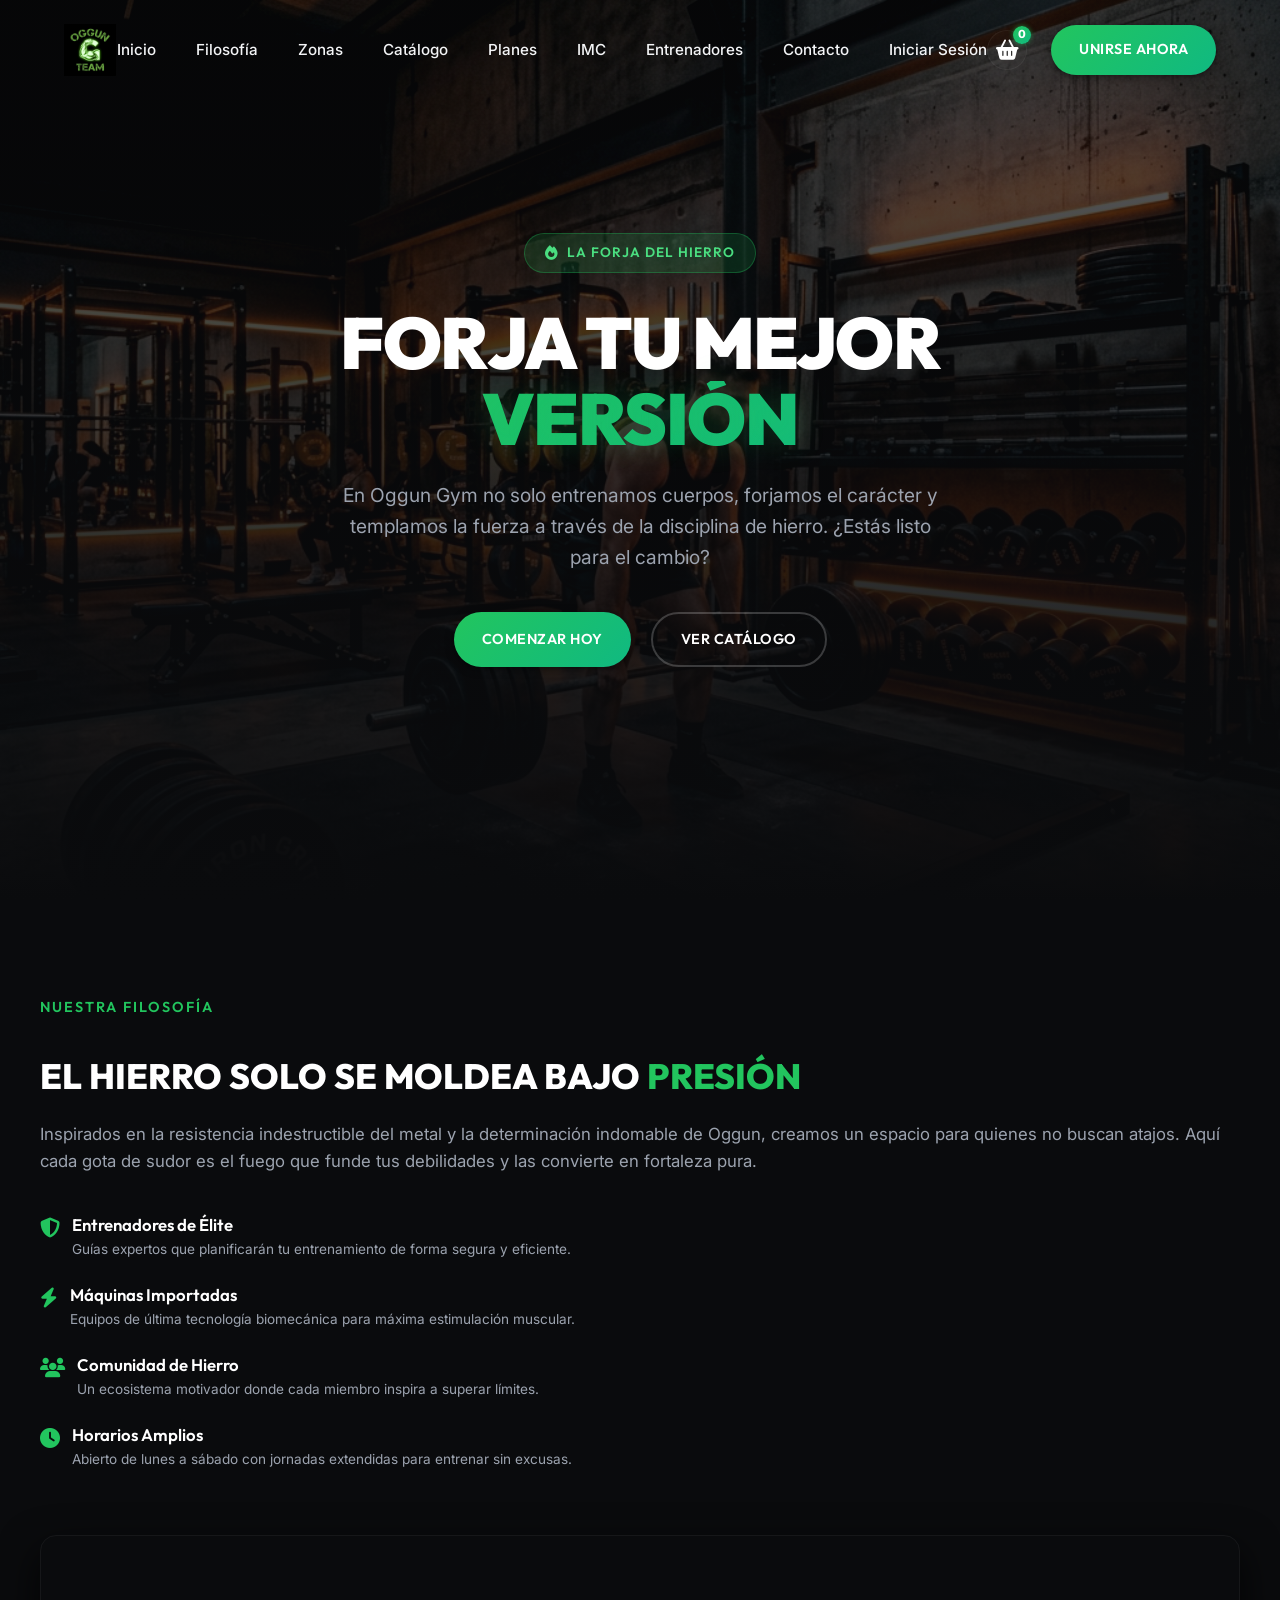
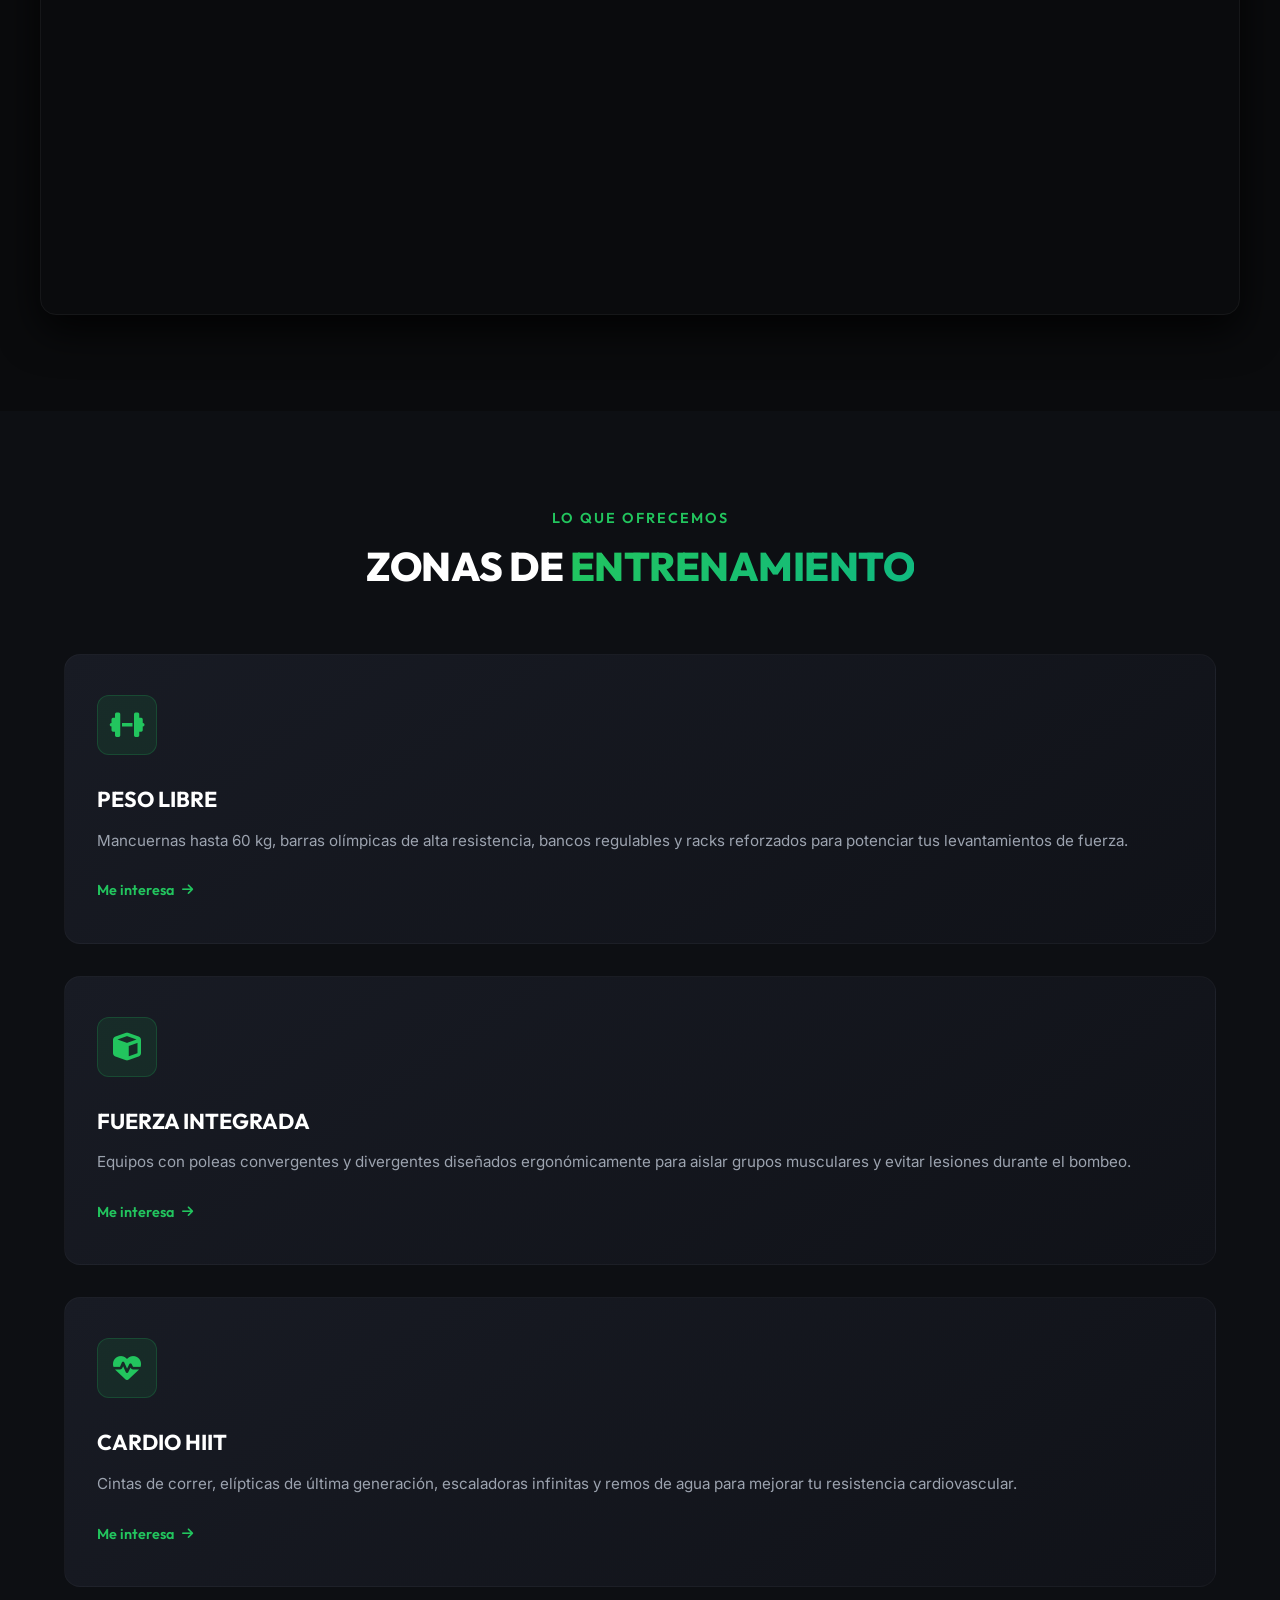
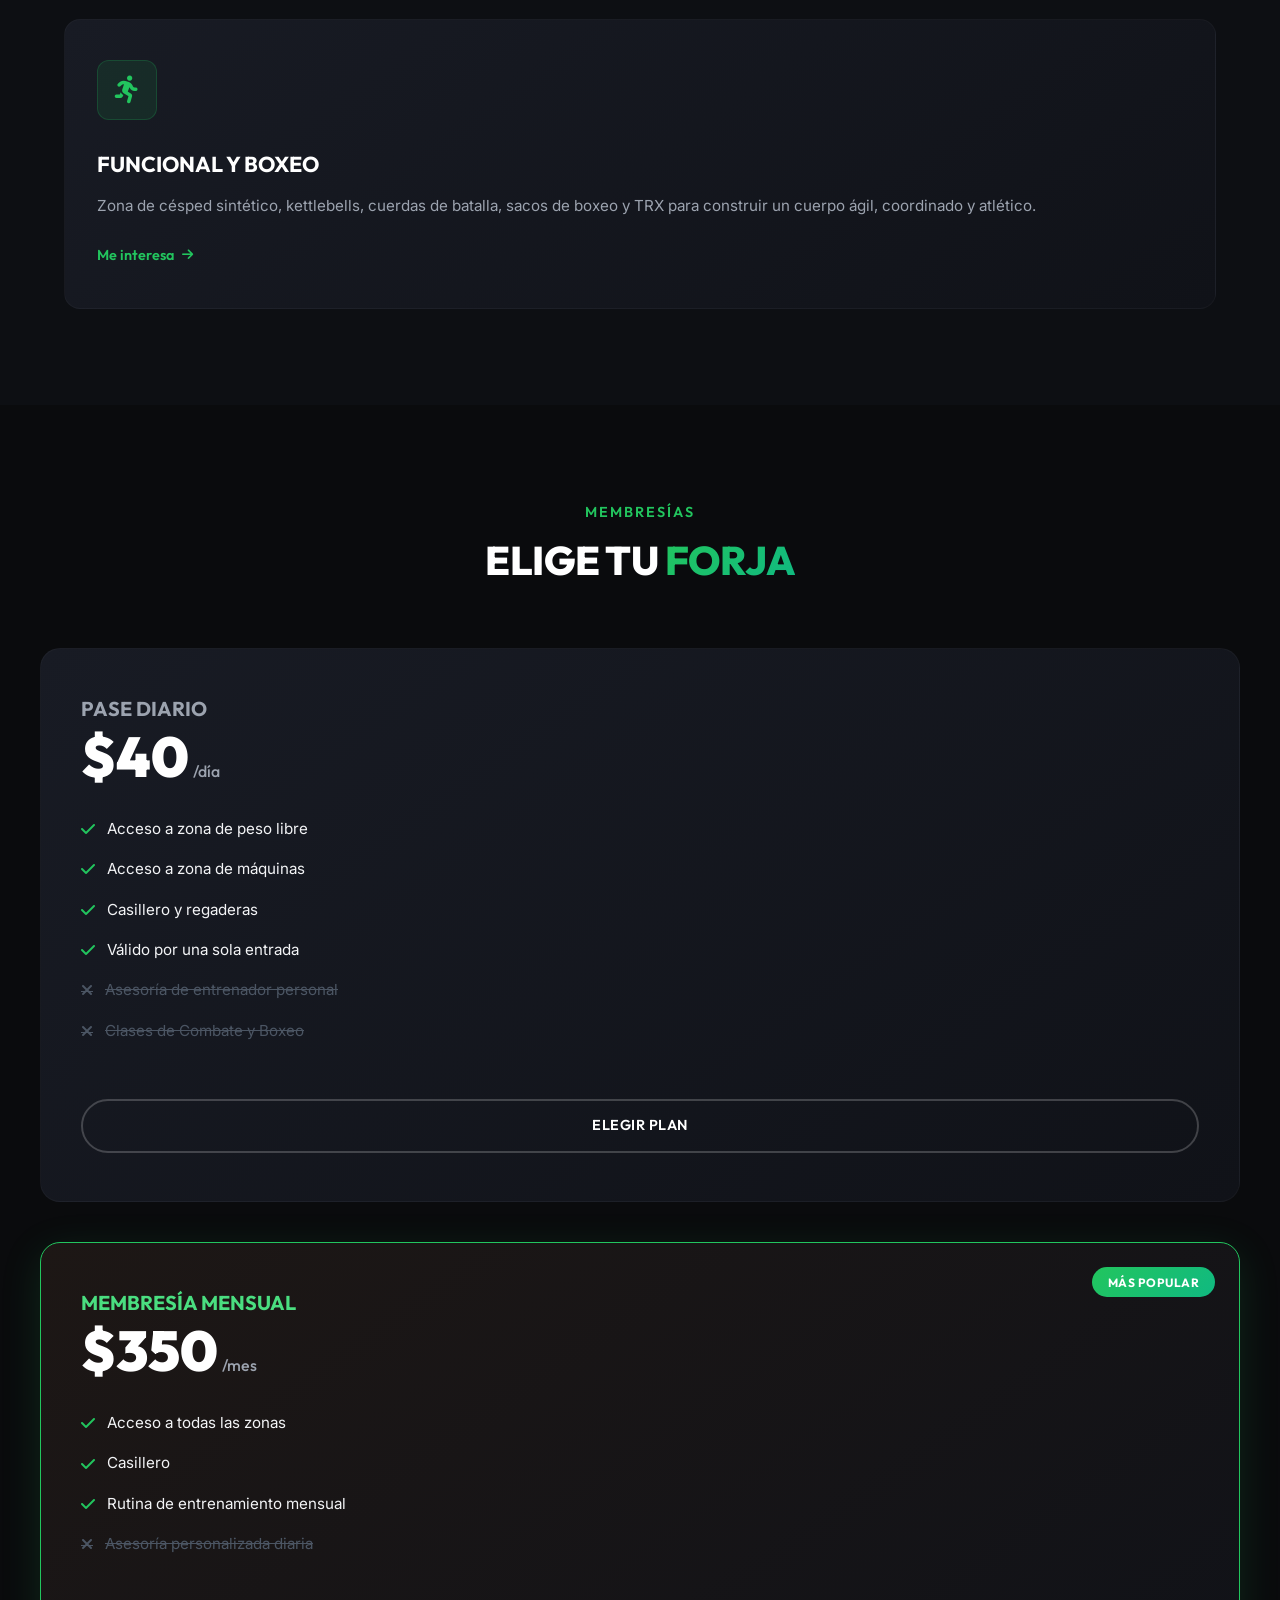
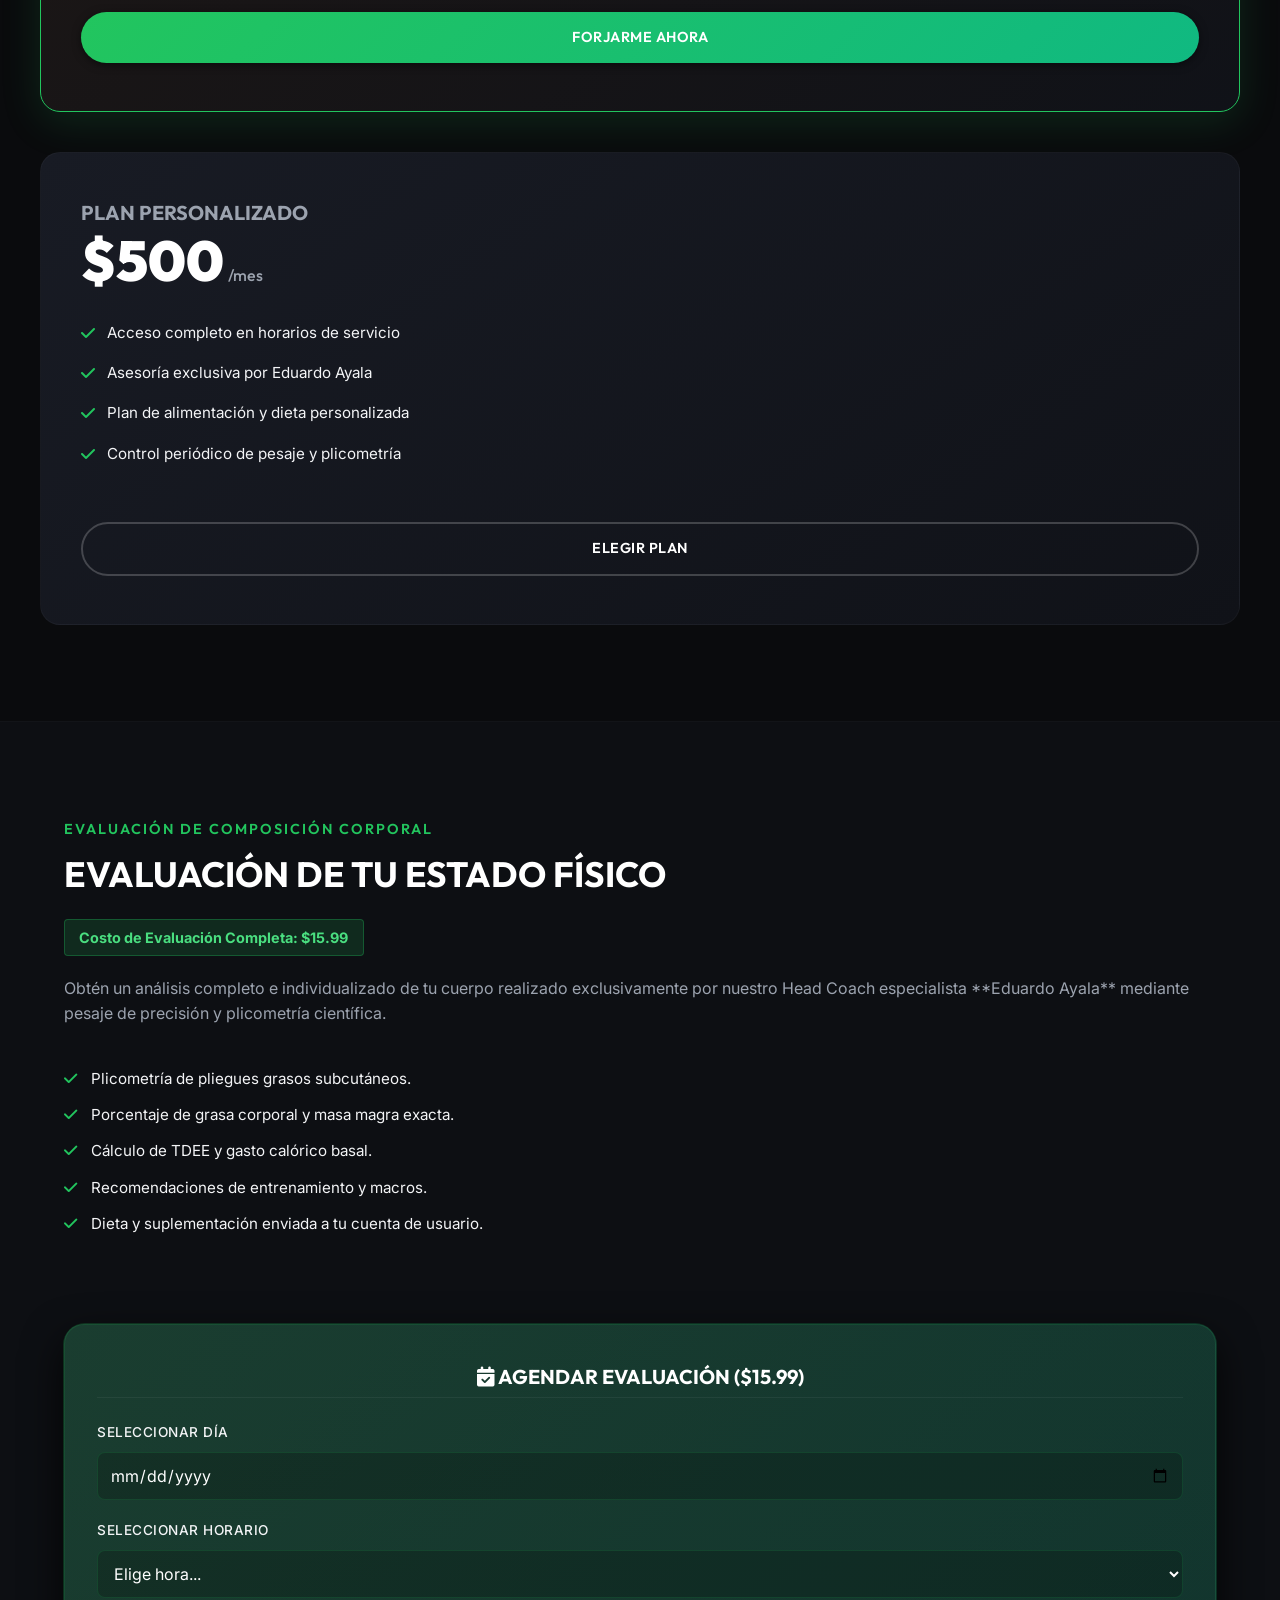
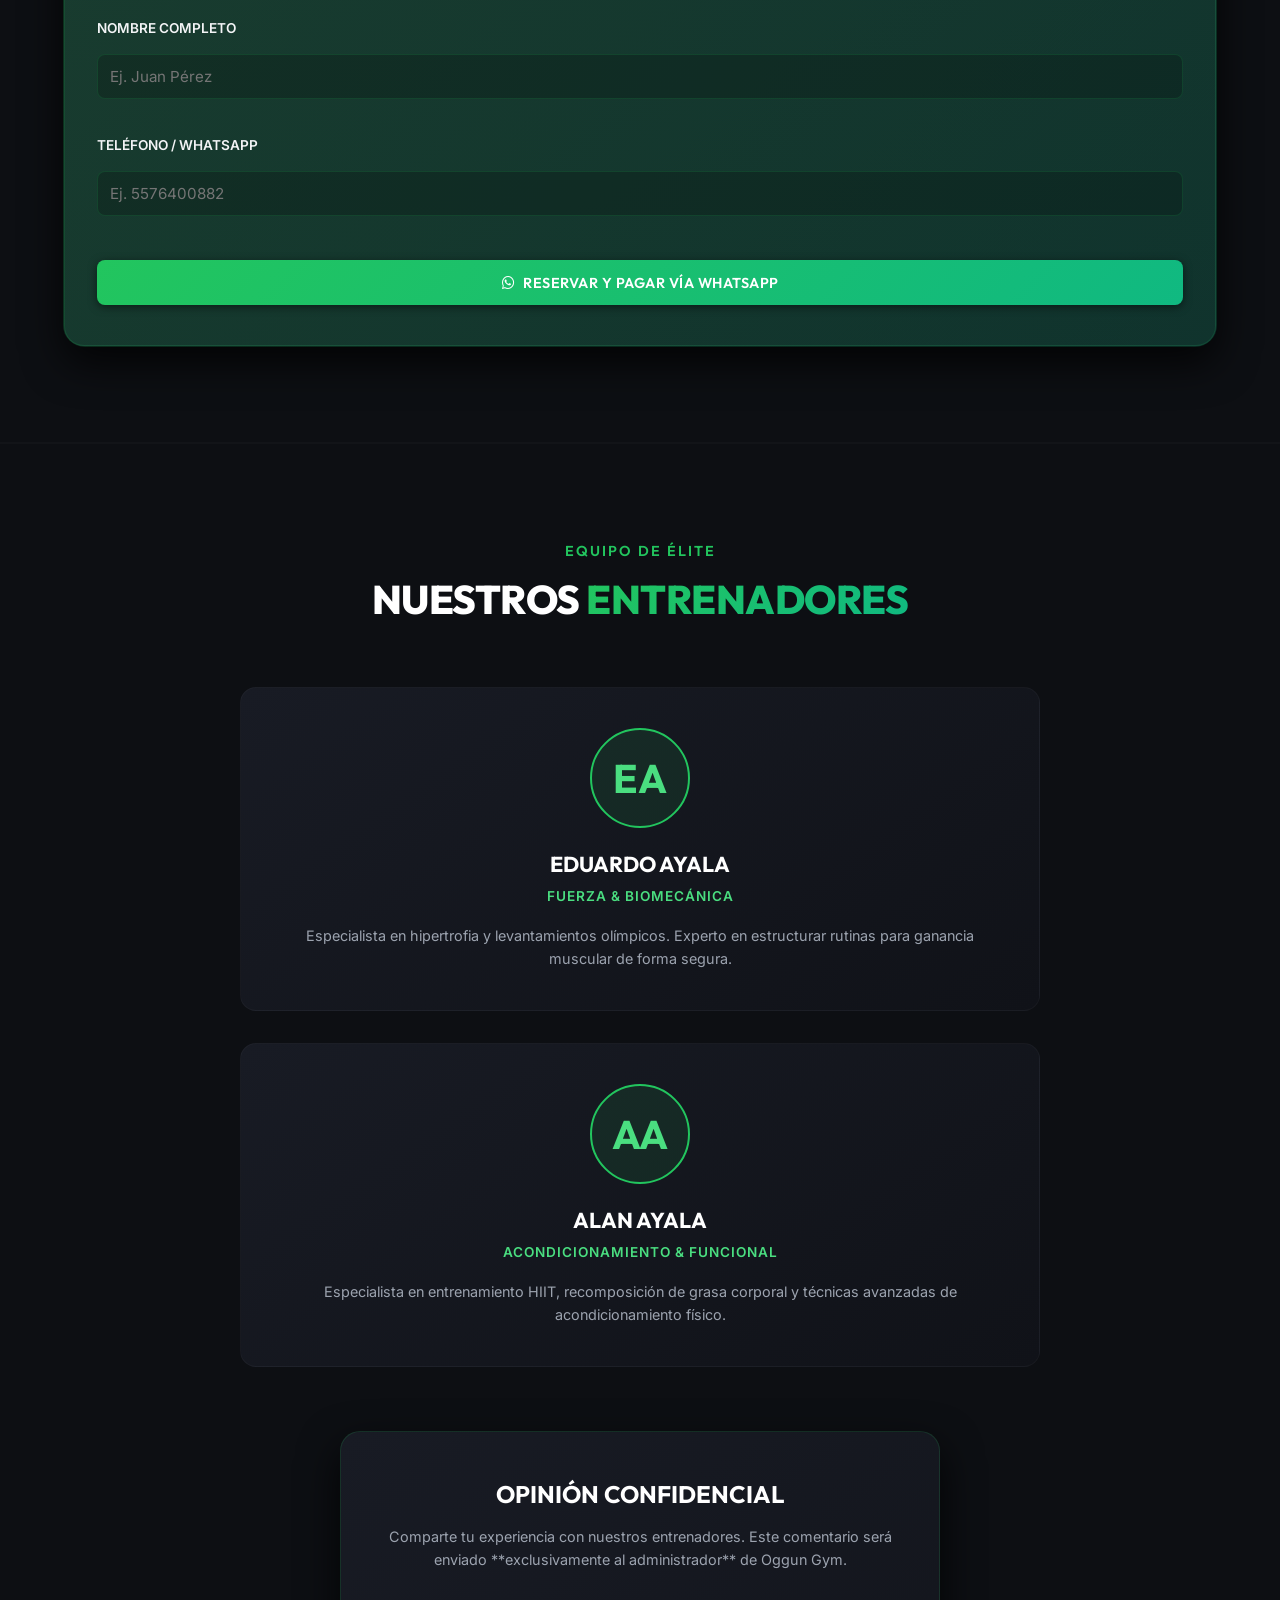
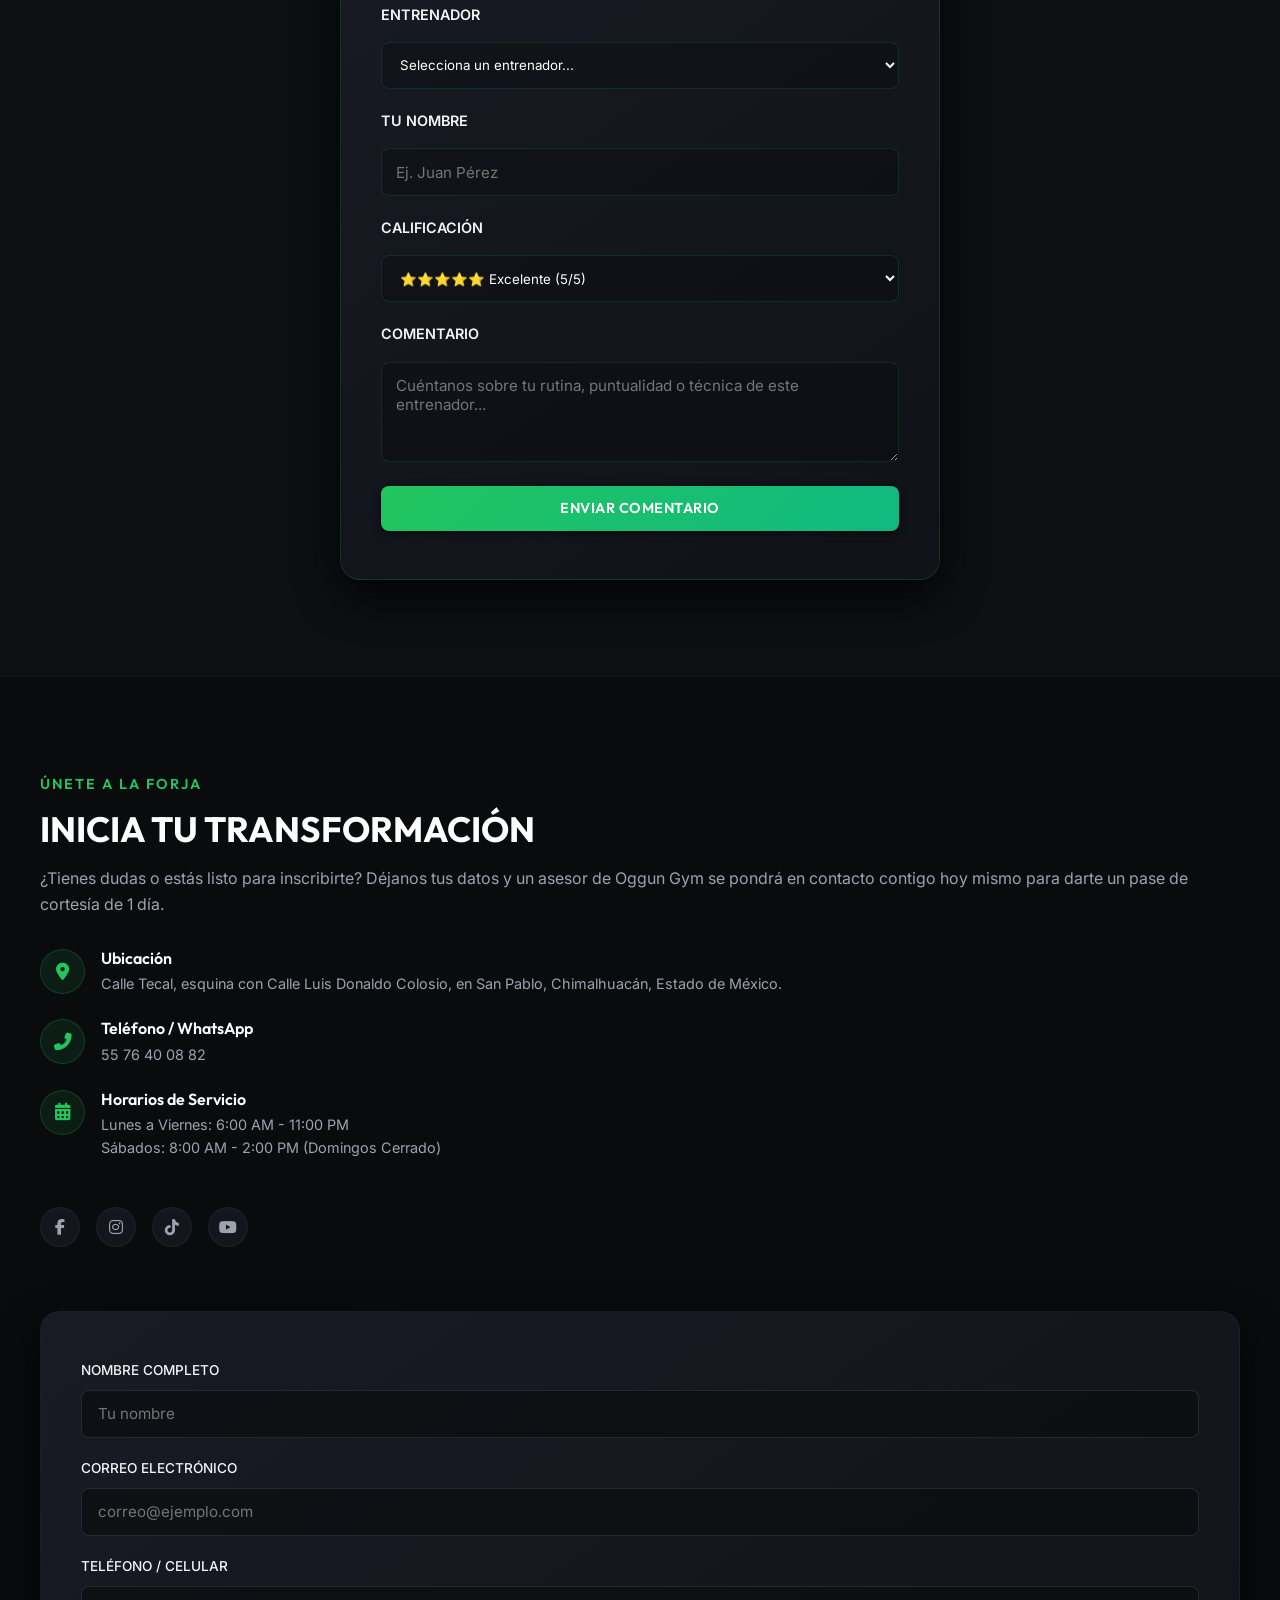
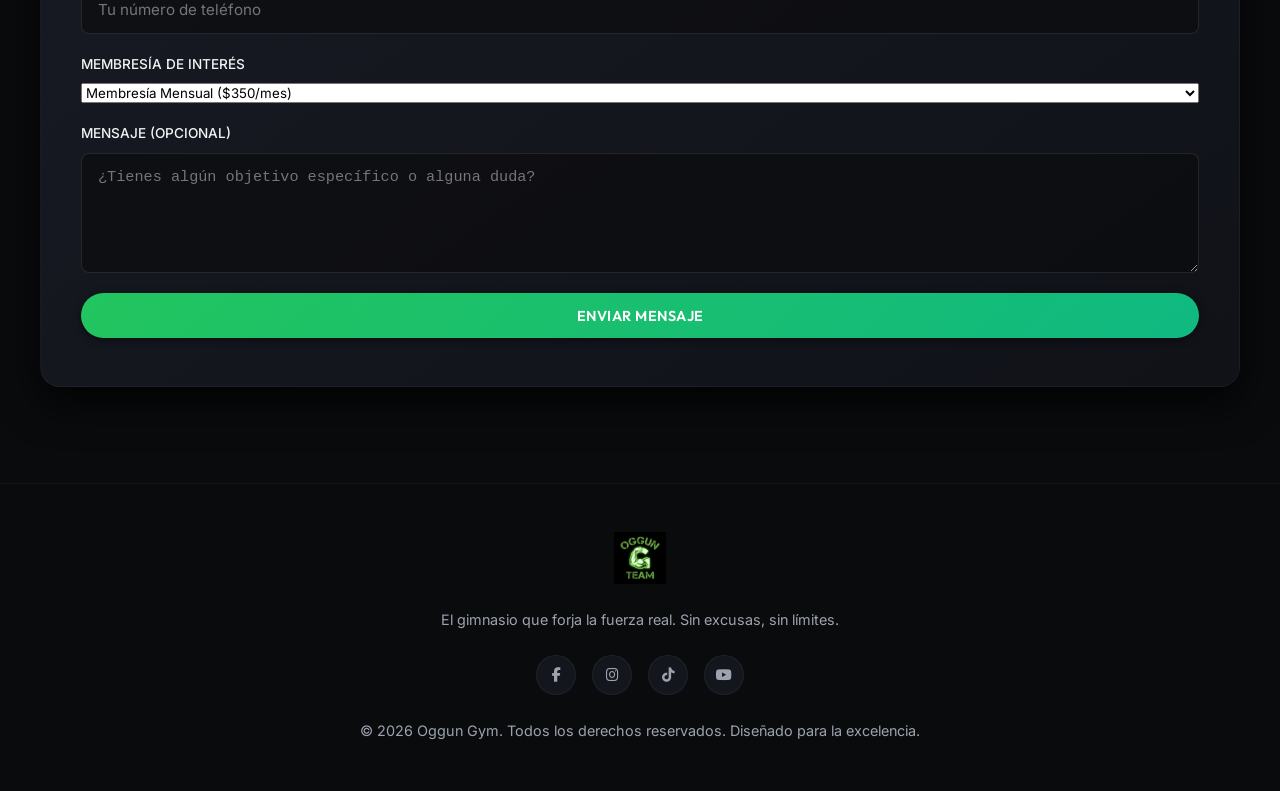
==== commit 63a8b3c9: "Revert "Delete catalogo.html and remove all catalog navigation links and buttons from index.html" Th" ====
--- a/index.html
+++ b/index.html
@@ -27,8 +27,9 @@
         <a href="index.html" class="nav-link">Inicio</a>
         <a href="index.html#nosotros" class="nav-link">Filosofía</a>
         <a href="index.html#servicios" class="nav-link">Zonas</a>
+        <a href="catalogo.html" class="nav-link">Catálogo</a>
         <a href="index.html#precios" class="nav-link">Planes</a>
-        <a href="index.html#calculadora" class="nav-link">Evaluación</a>
+        <a href="index.html#calculadora" class="nav-link">IMC</a>
         <a href="index.html#entrenadores" class="nav-link">Entrenadores</a>
         <a href="index.html#contacto" class="nav-link">Contacto</a>
         <a href="#" class="nav-link" id="login-nav-link">Iniciar Sesión</a>
@@ -36,6 +37,10 @@
       </nav>
       
       <div class="nav-cta">
+        <a href="catalogo.html" class="cart-icon-btn" aria-label="Ver Carrito y Reservas">
+          <i class="fas fa-shopping-basket"></i>
+          <span class="cart-count">0</span>
+        </a>
         <a href="index.html#precios" class="btn btn-primary">Unirse Ahora</a>
       </div>
       
@@ -66,6 +71,7 @@
       </p>
       <div class="hero-actions">
         <a href="index.html#precios" class="btn btn-primary">Comenzar Hoy</a>
+        <a href="catalogo.html" class="btn btn-secondary">Ver Catálogo</a>
       </div>
     </div>
   </section>
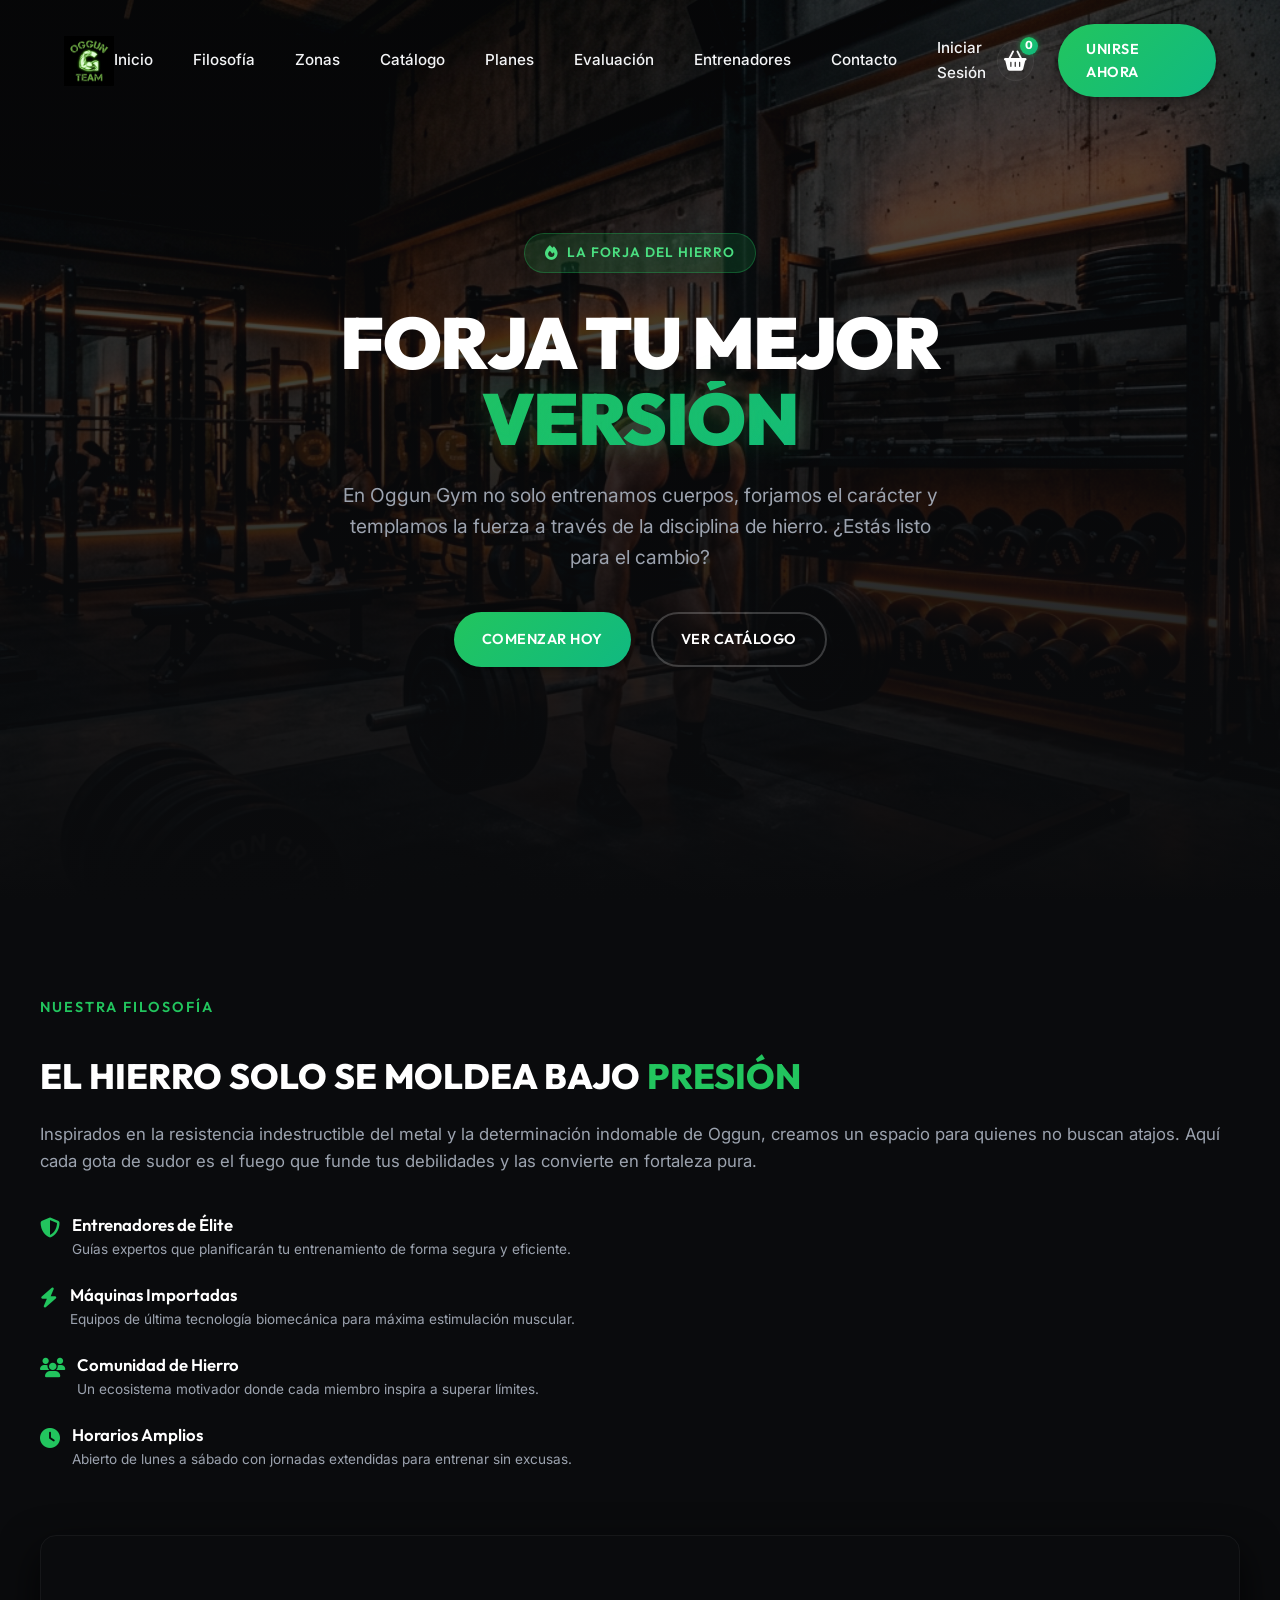
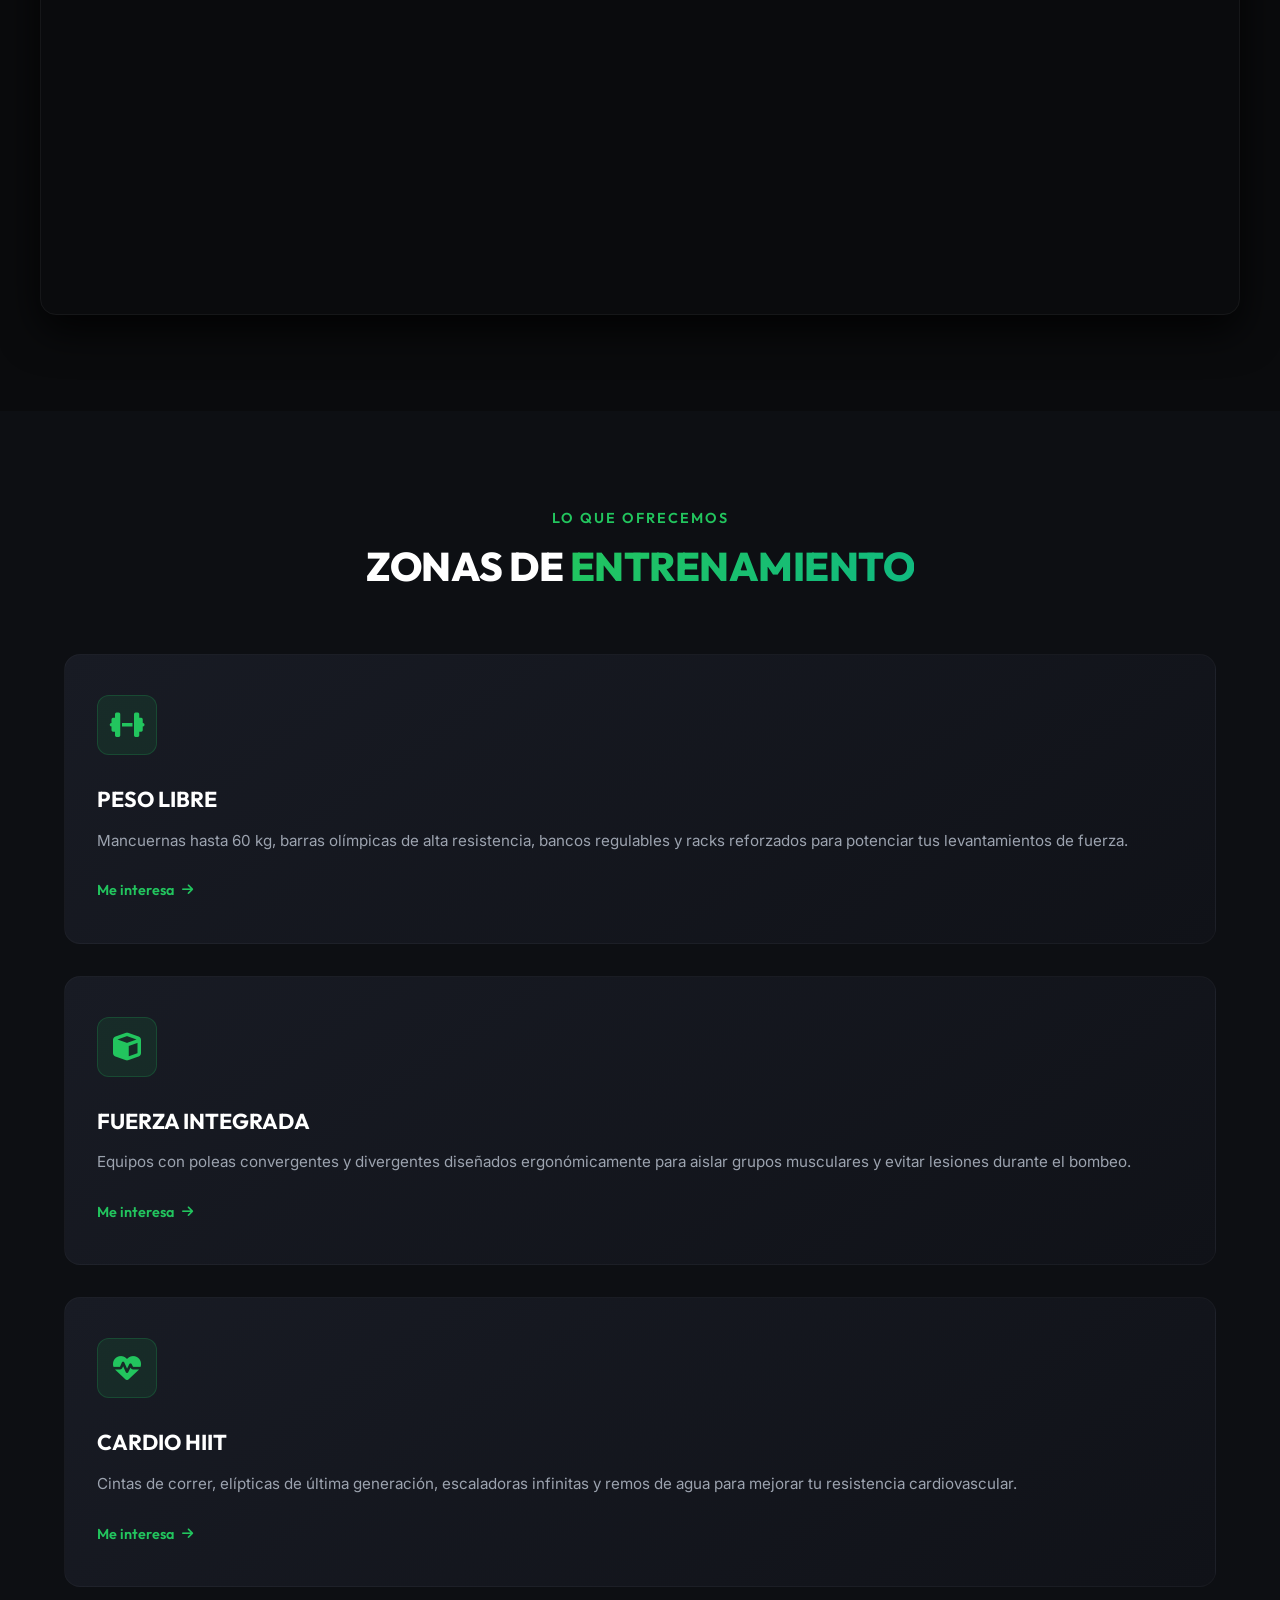
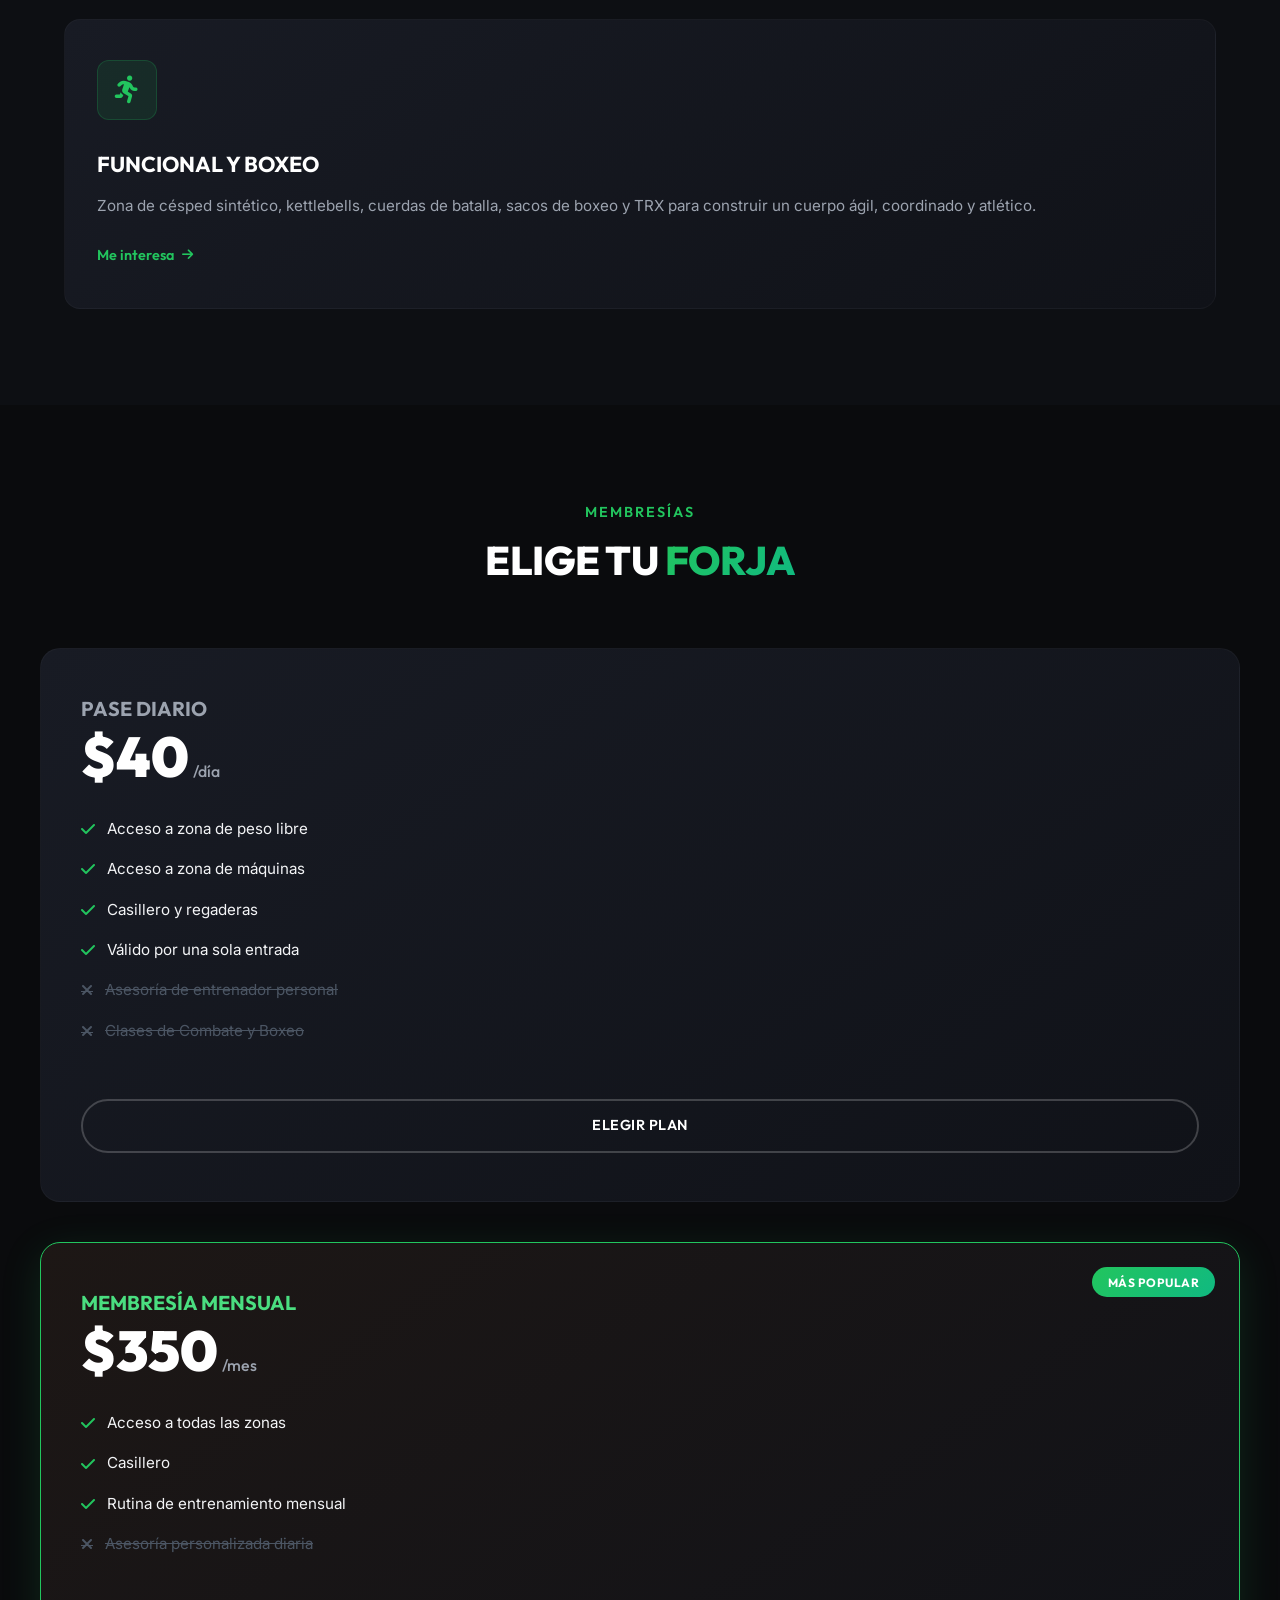
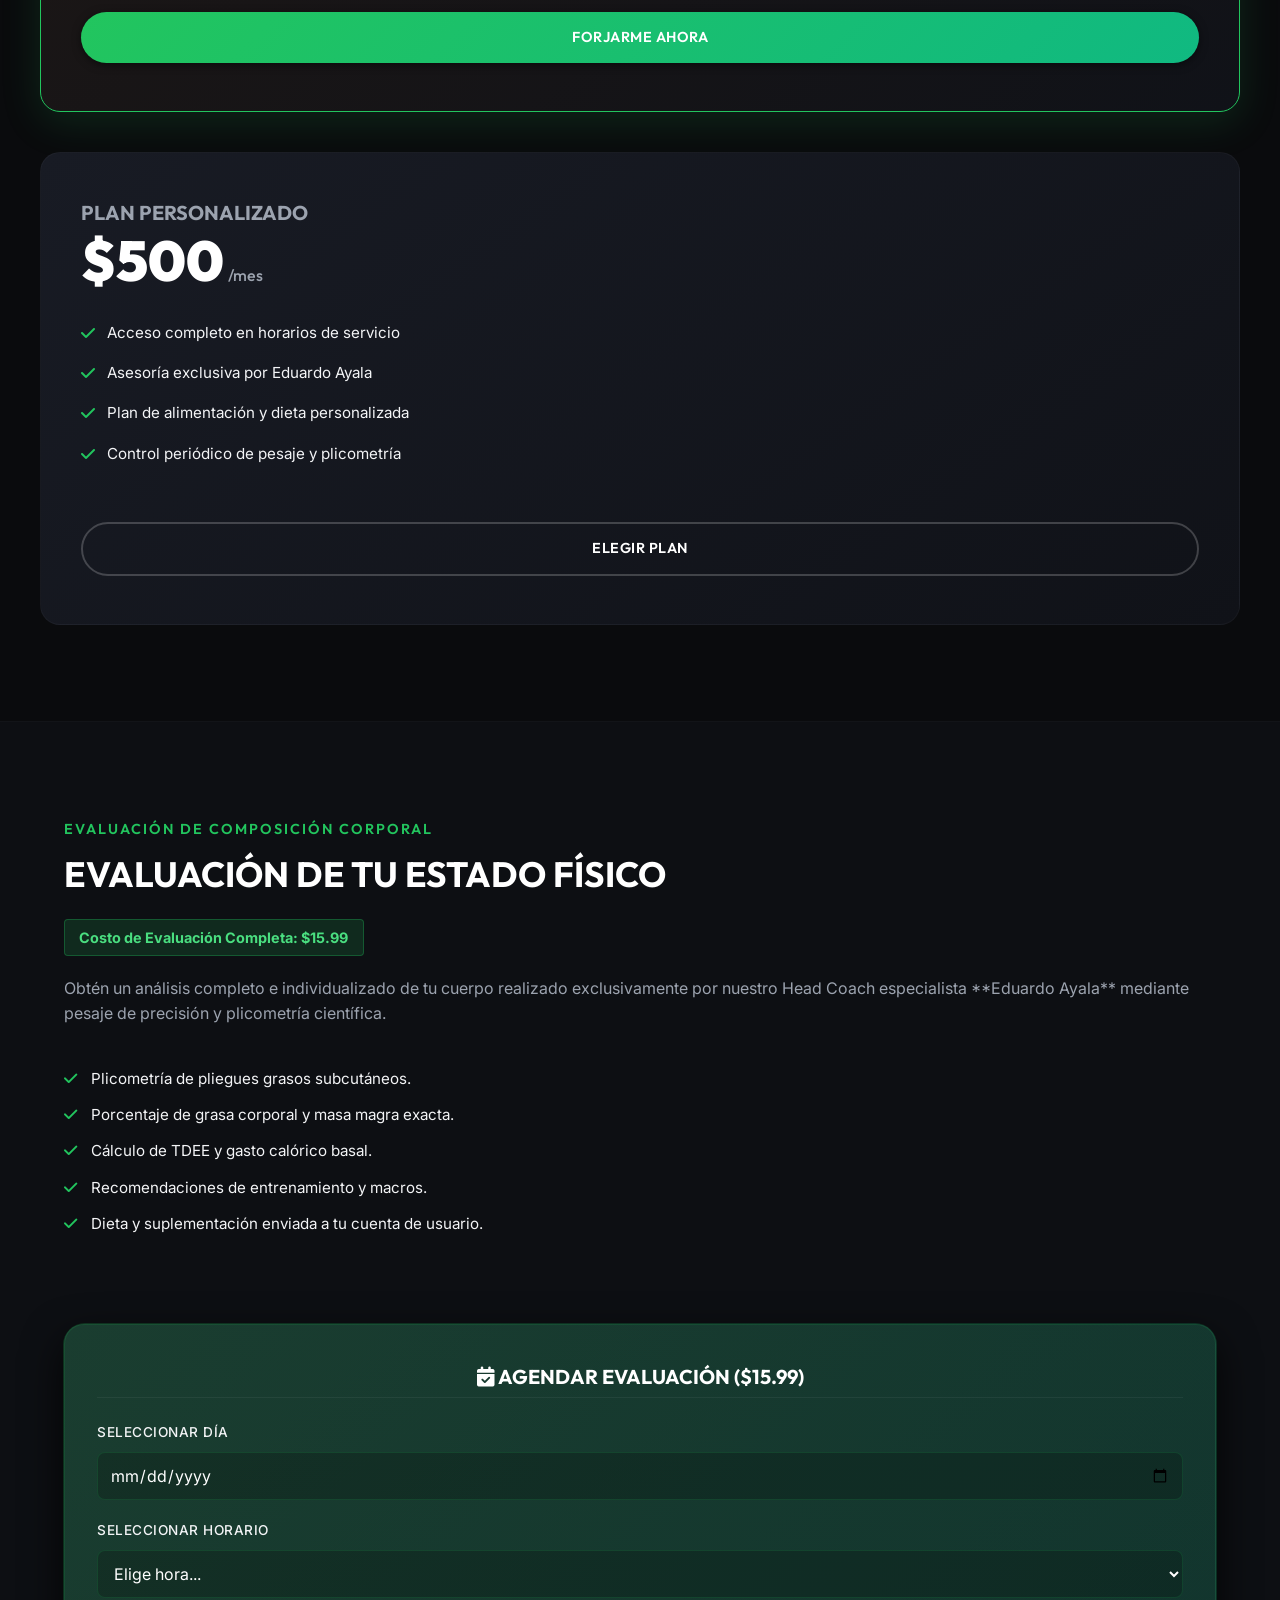
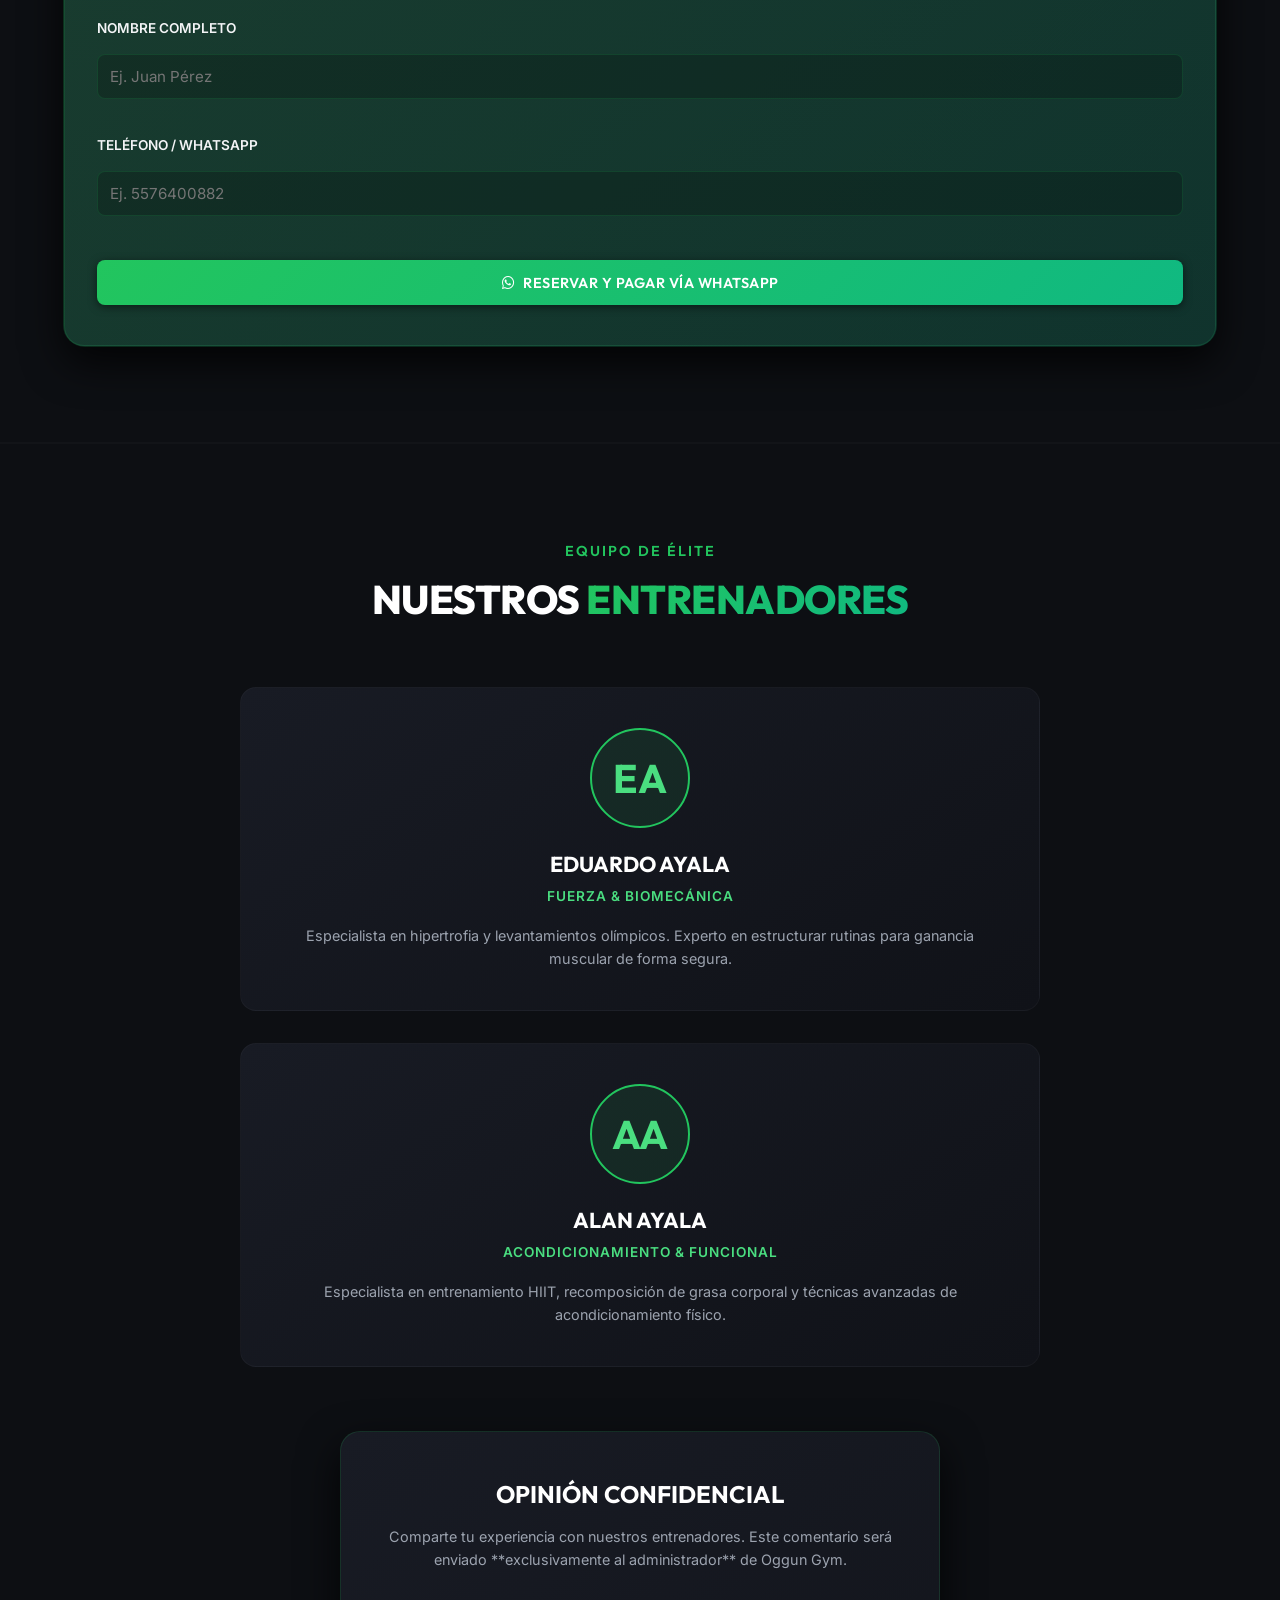
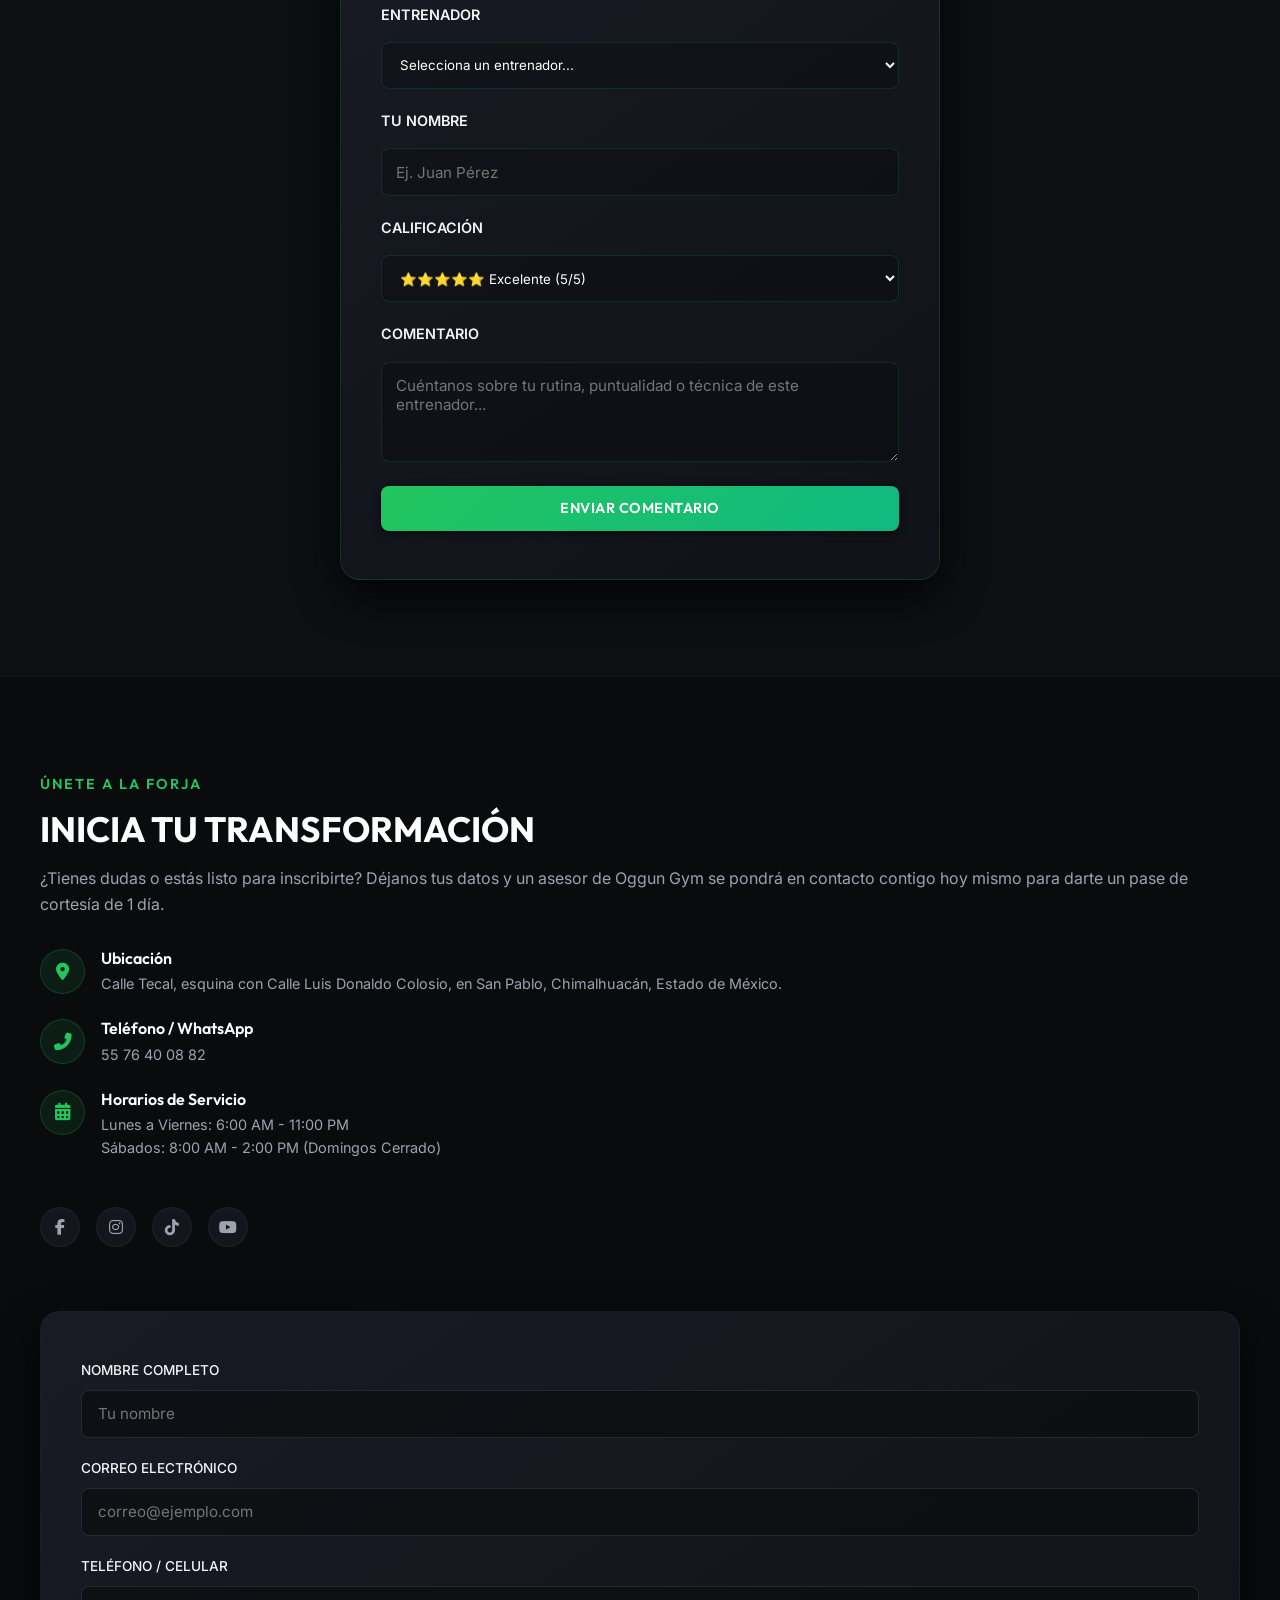
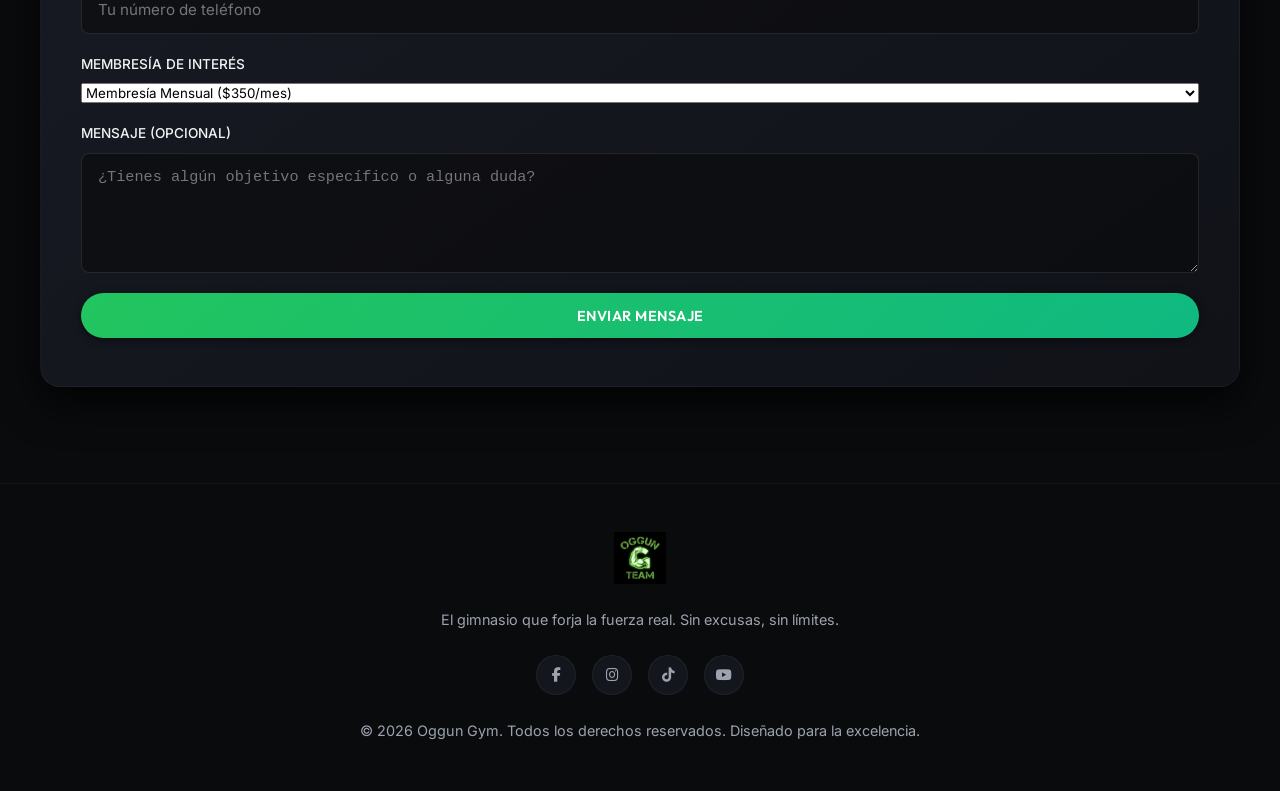
==== commit 00d86267: "Update navigation link to say Evaluación instead of IMC after catalog restore" ====
--- a/index.html
+++ b/index.html
@@ -29,7 +29,7 @@
         <a href="index.html#servicios" class="nav-link">Zonas</a>
         <a href="catalogo.html" class="nav-link">Catálogo</a>
         <a href="index.html#precios" class="nav-link">Planes</a>
-        <a href="index.html#calculadora" class="nav-link">IMC</a>
+        <a href="index.html#calculadora" class="nav-link">Evaluación</a>
         <a href="index.html#entrenadores" class="nav-link">Entrenadores</a>
         <a href="index.html#contacto" class="nav-link">Contacto</a>
         <a href="#" class="nav-link" id="login-nav-link">Iniciar Sesión</a>
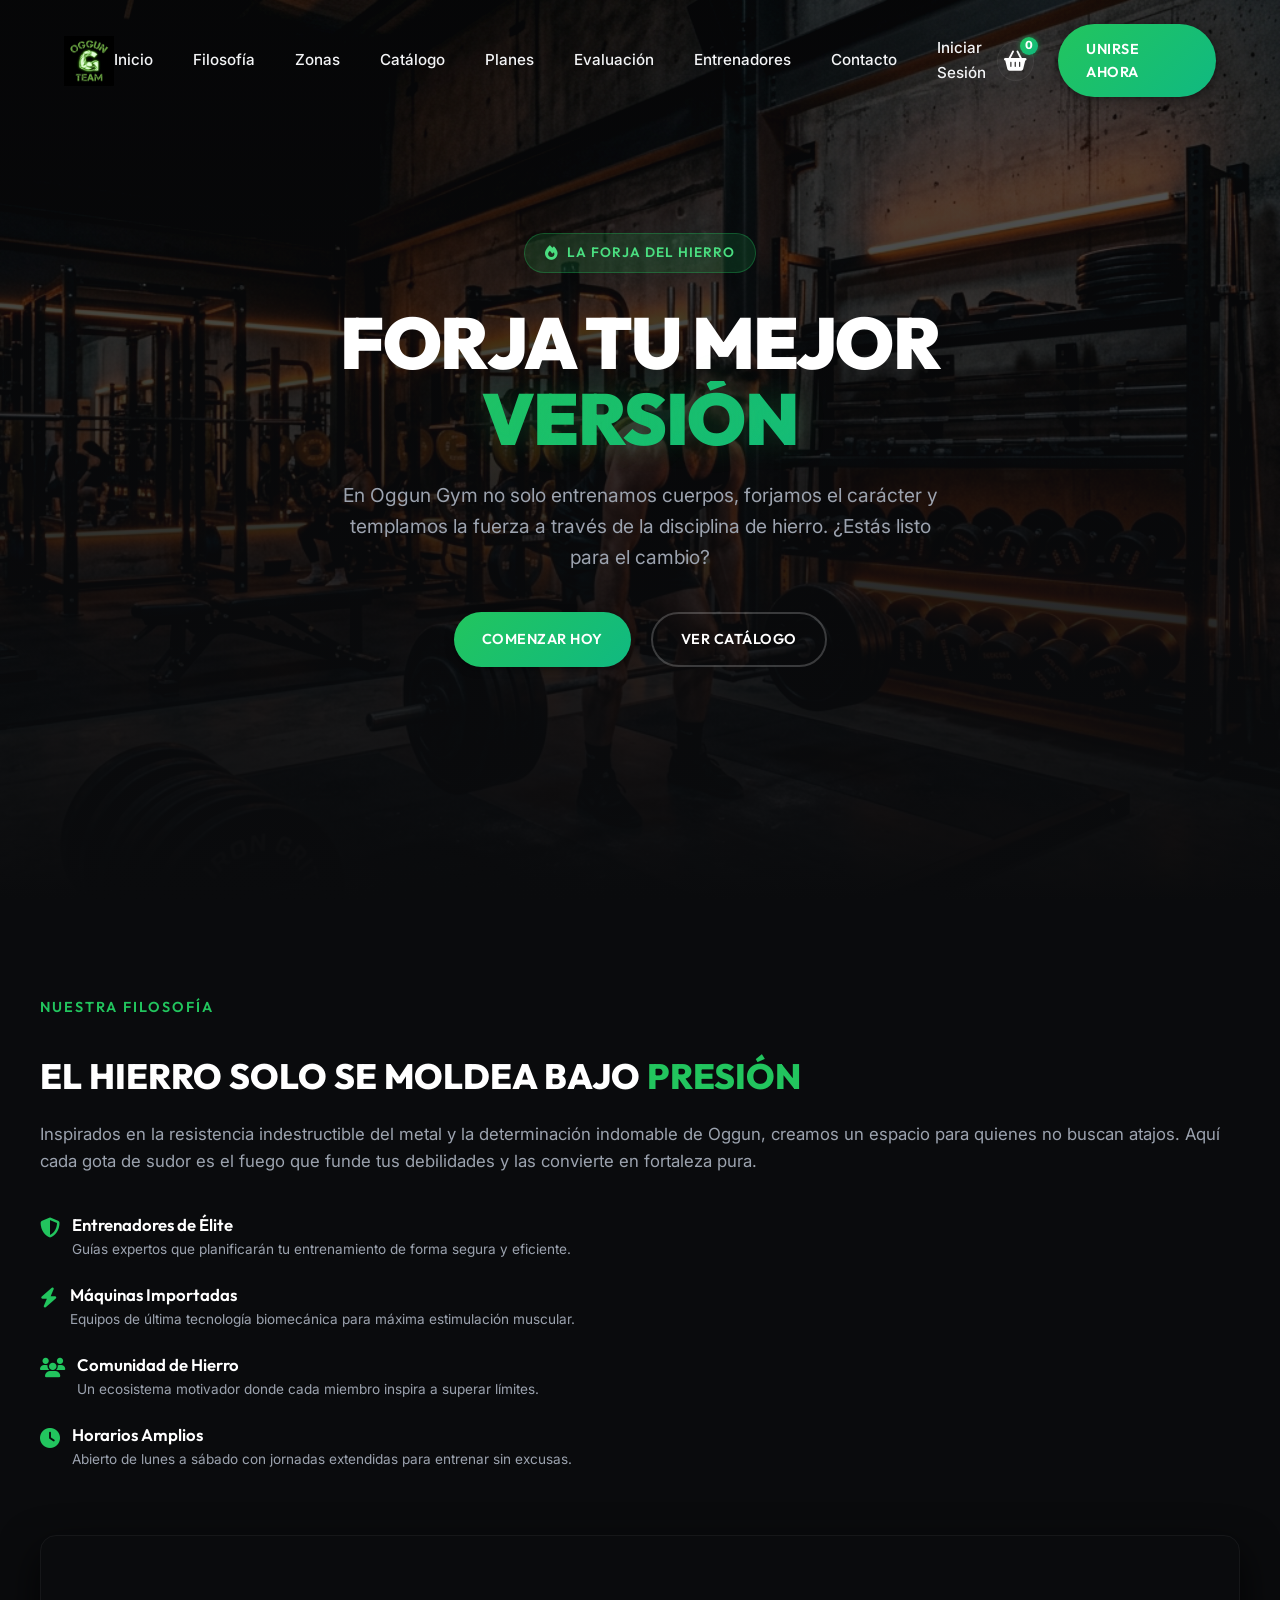
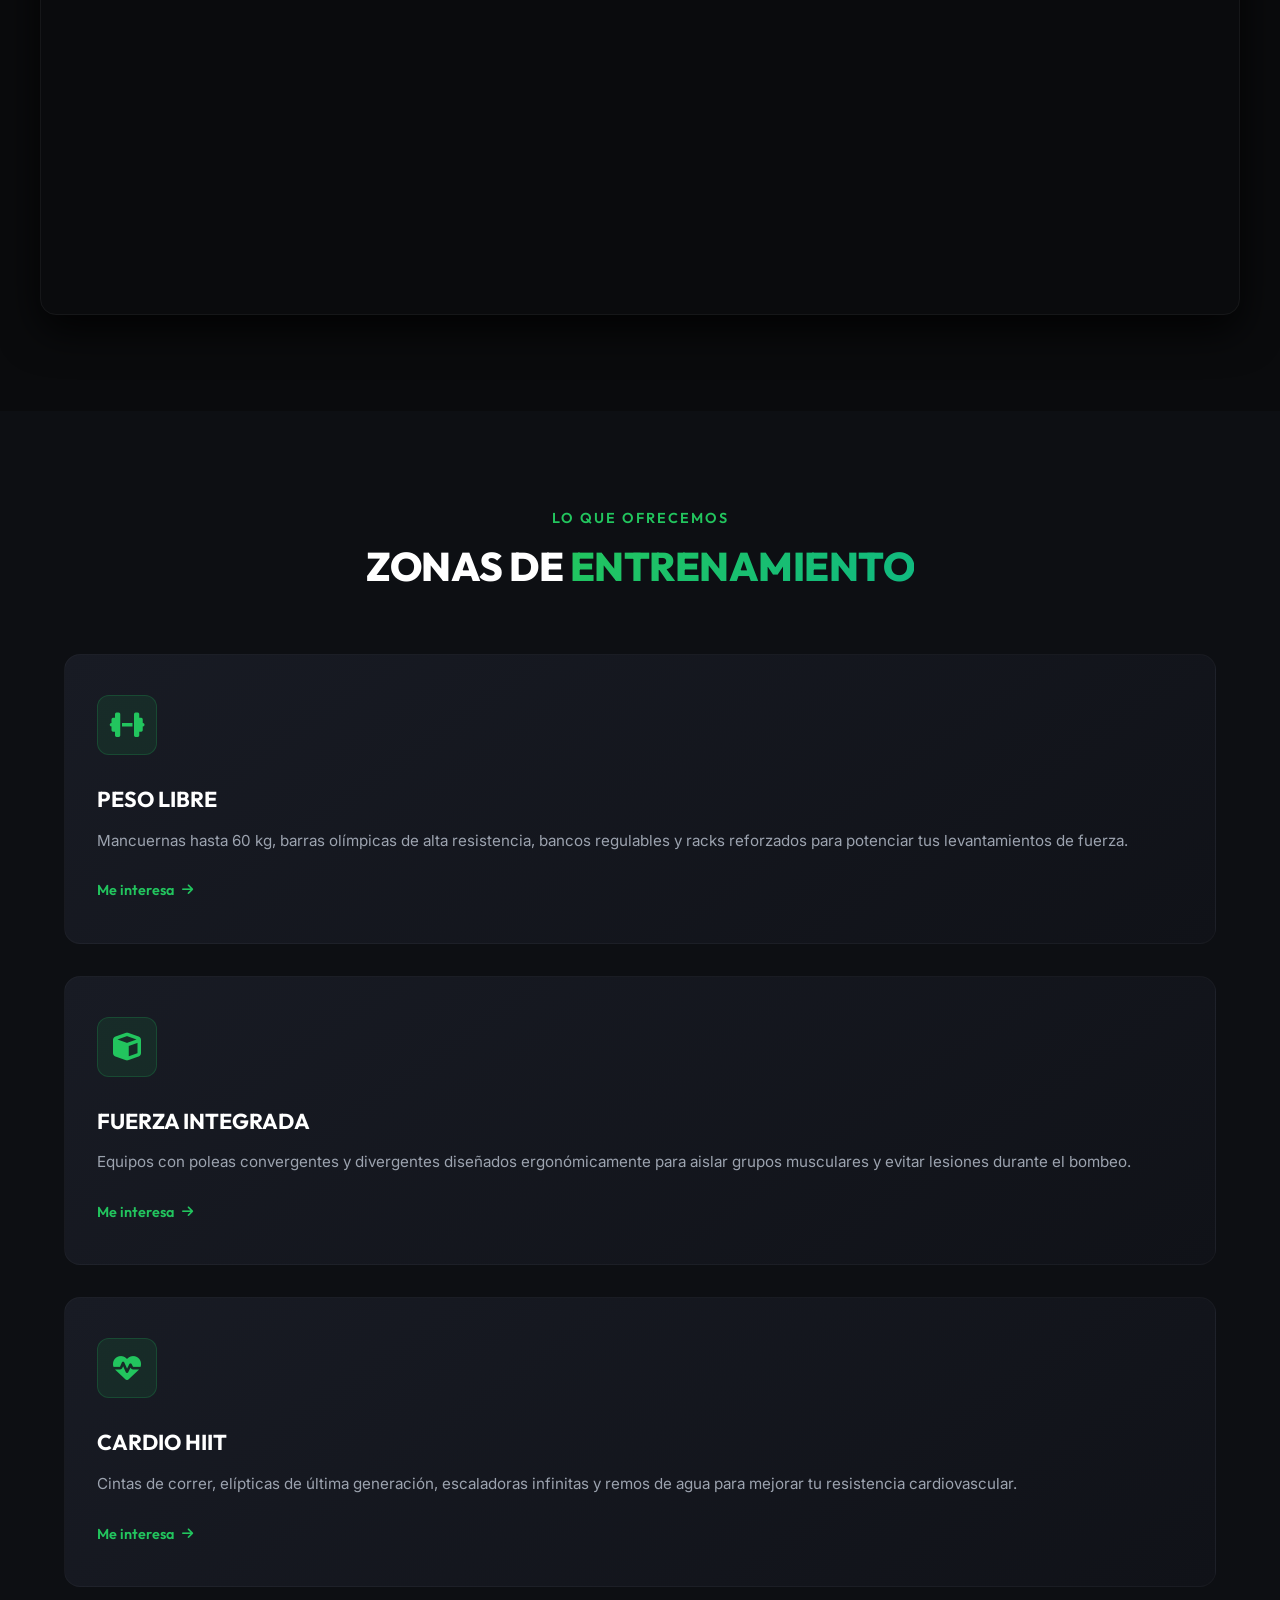
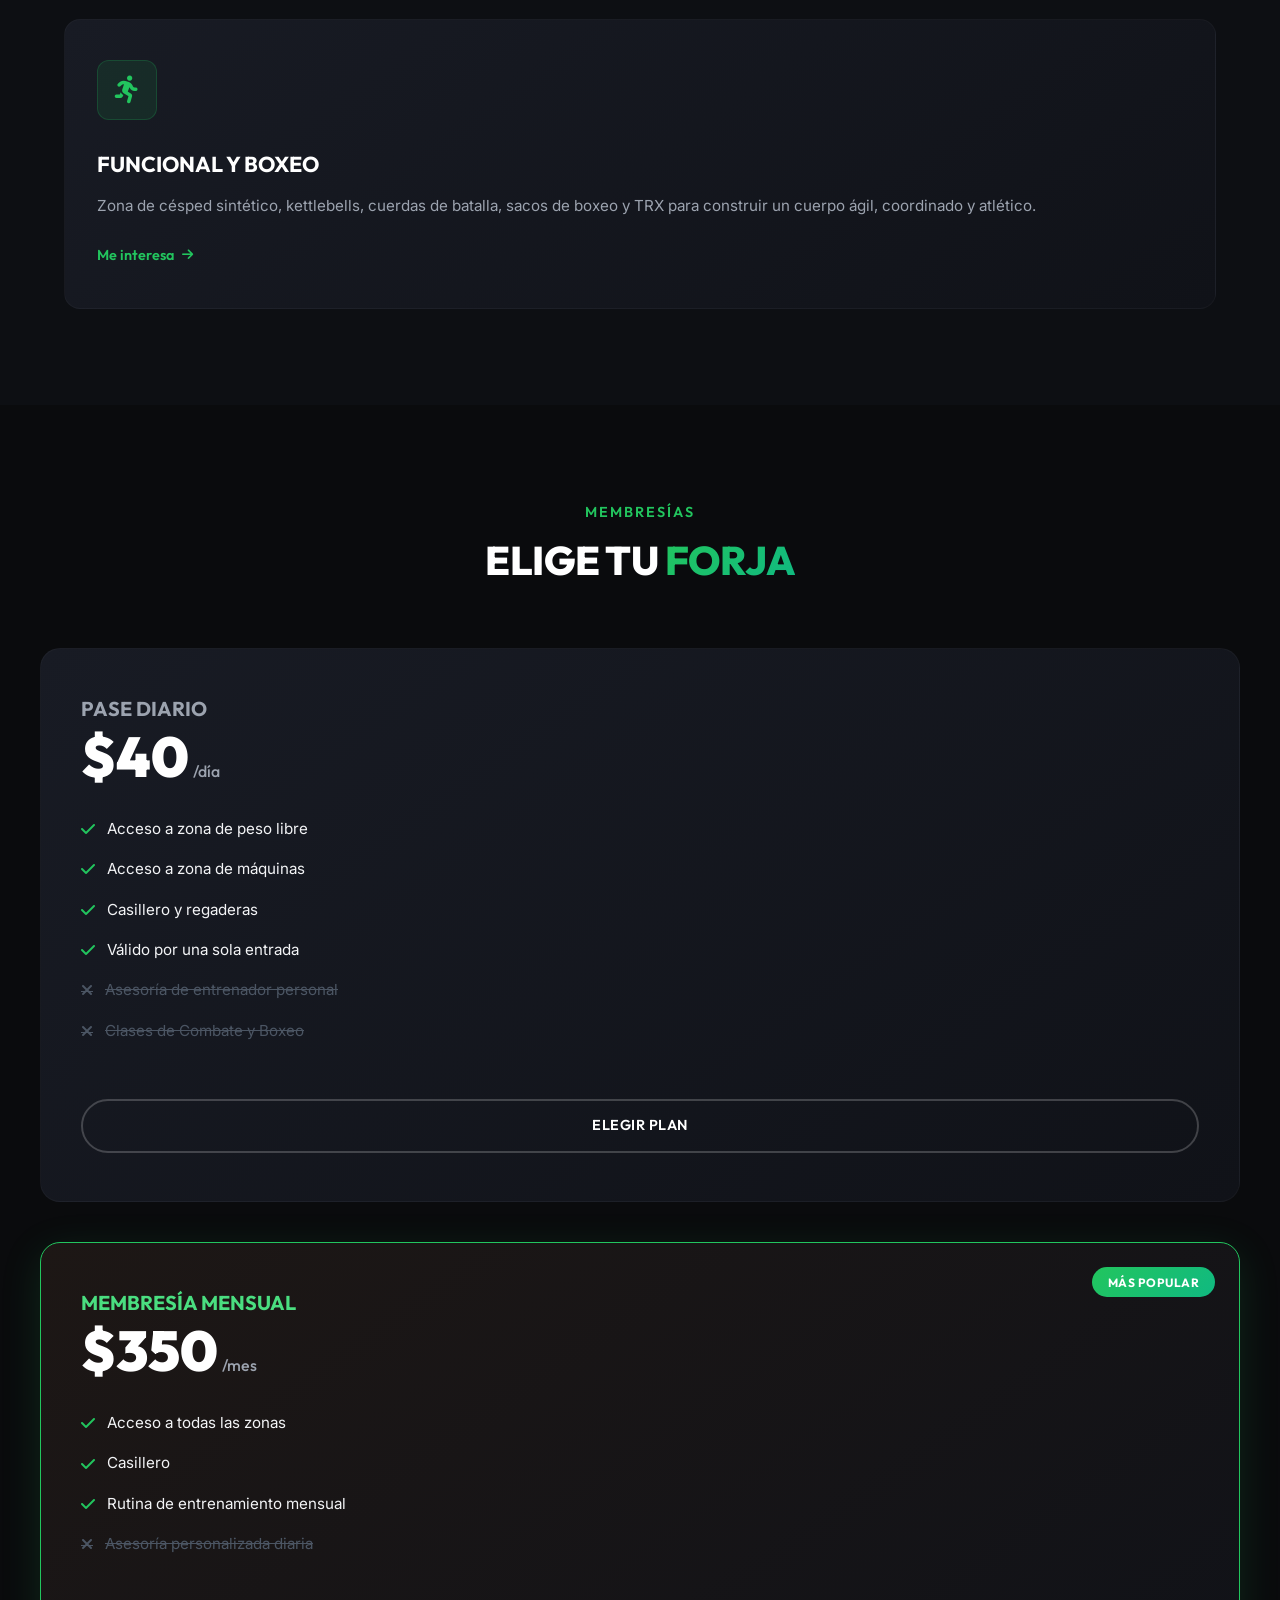
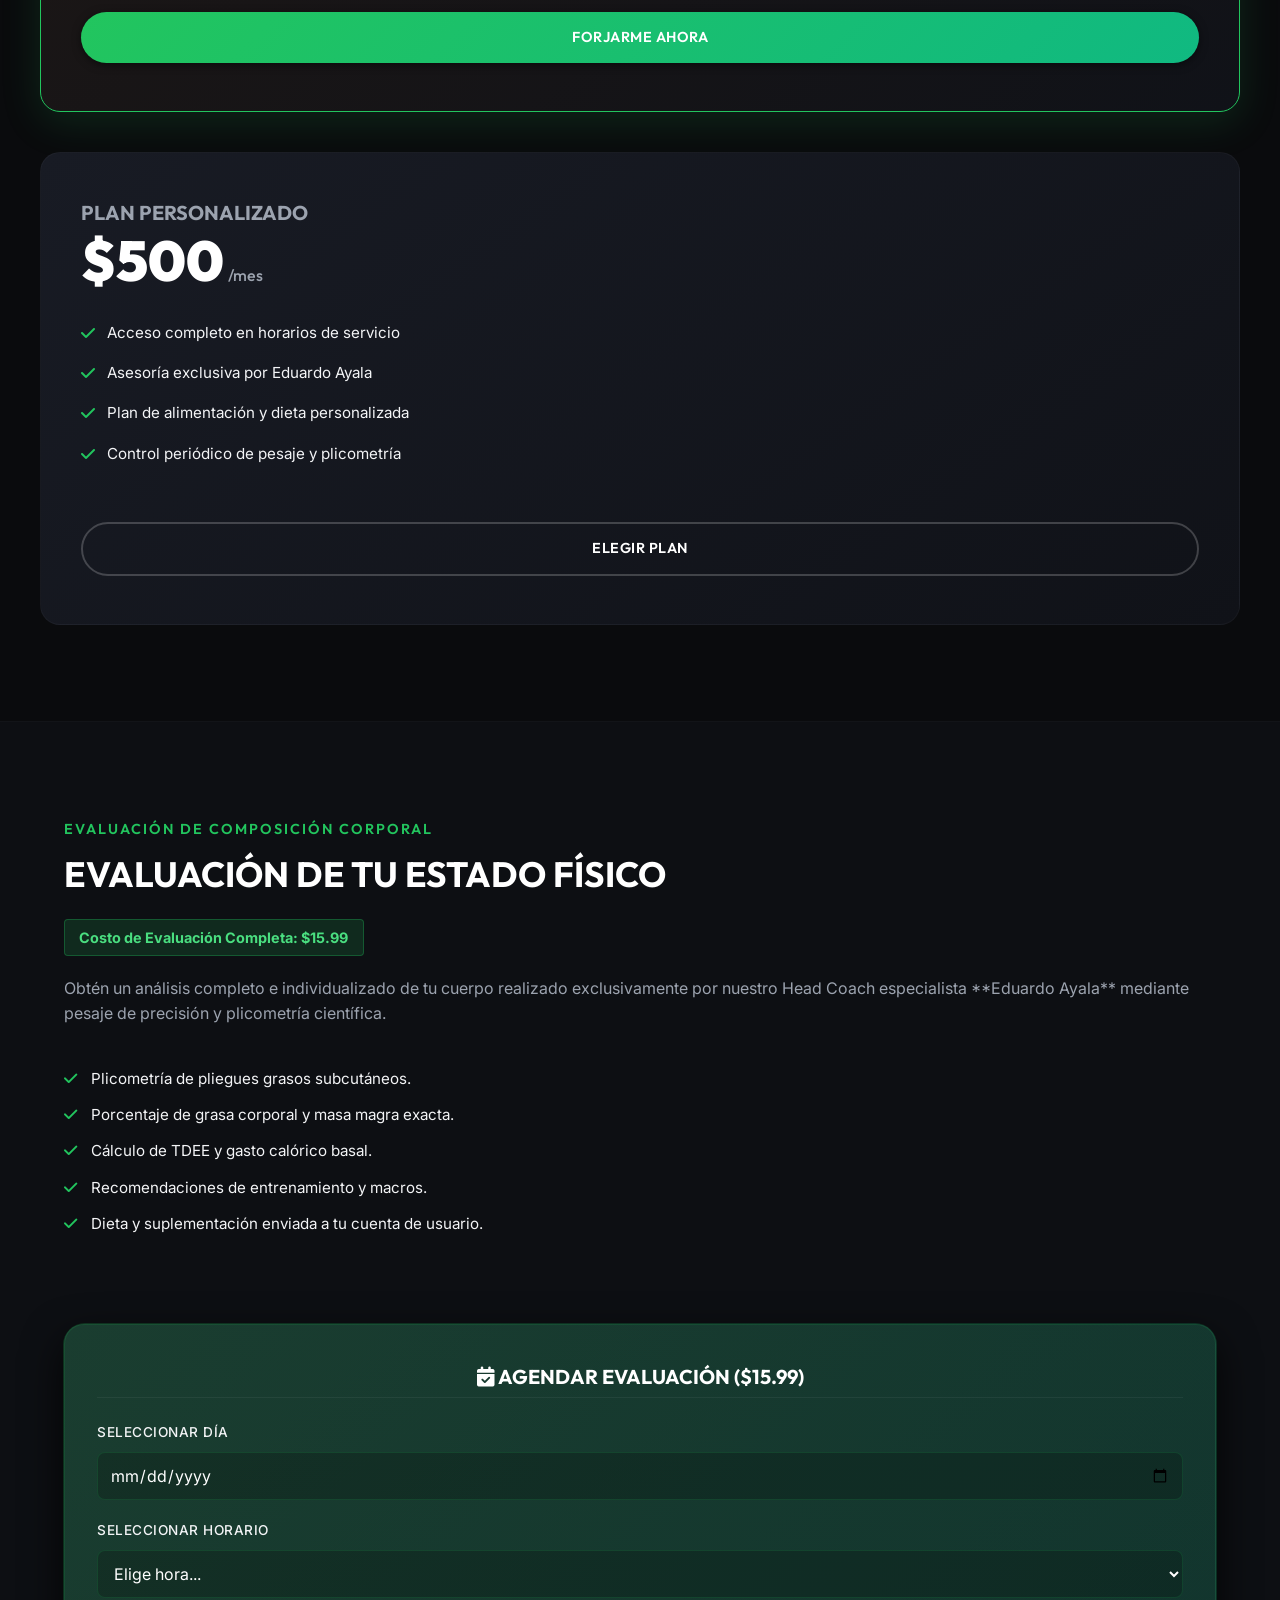
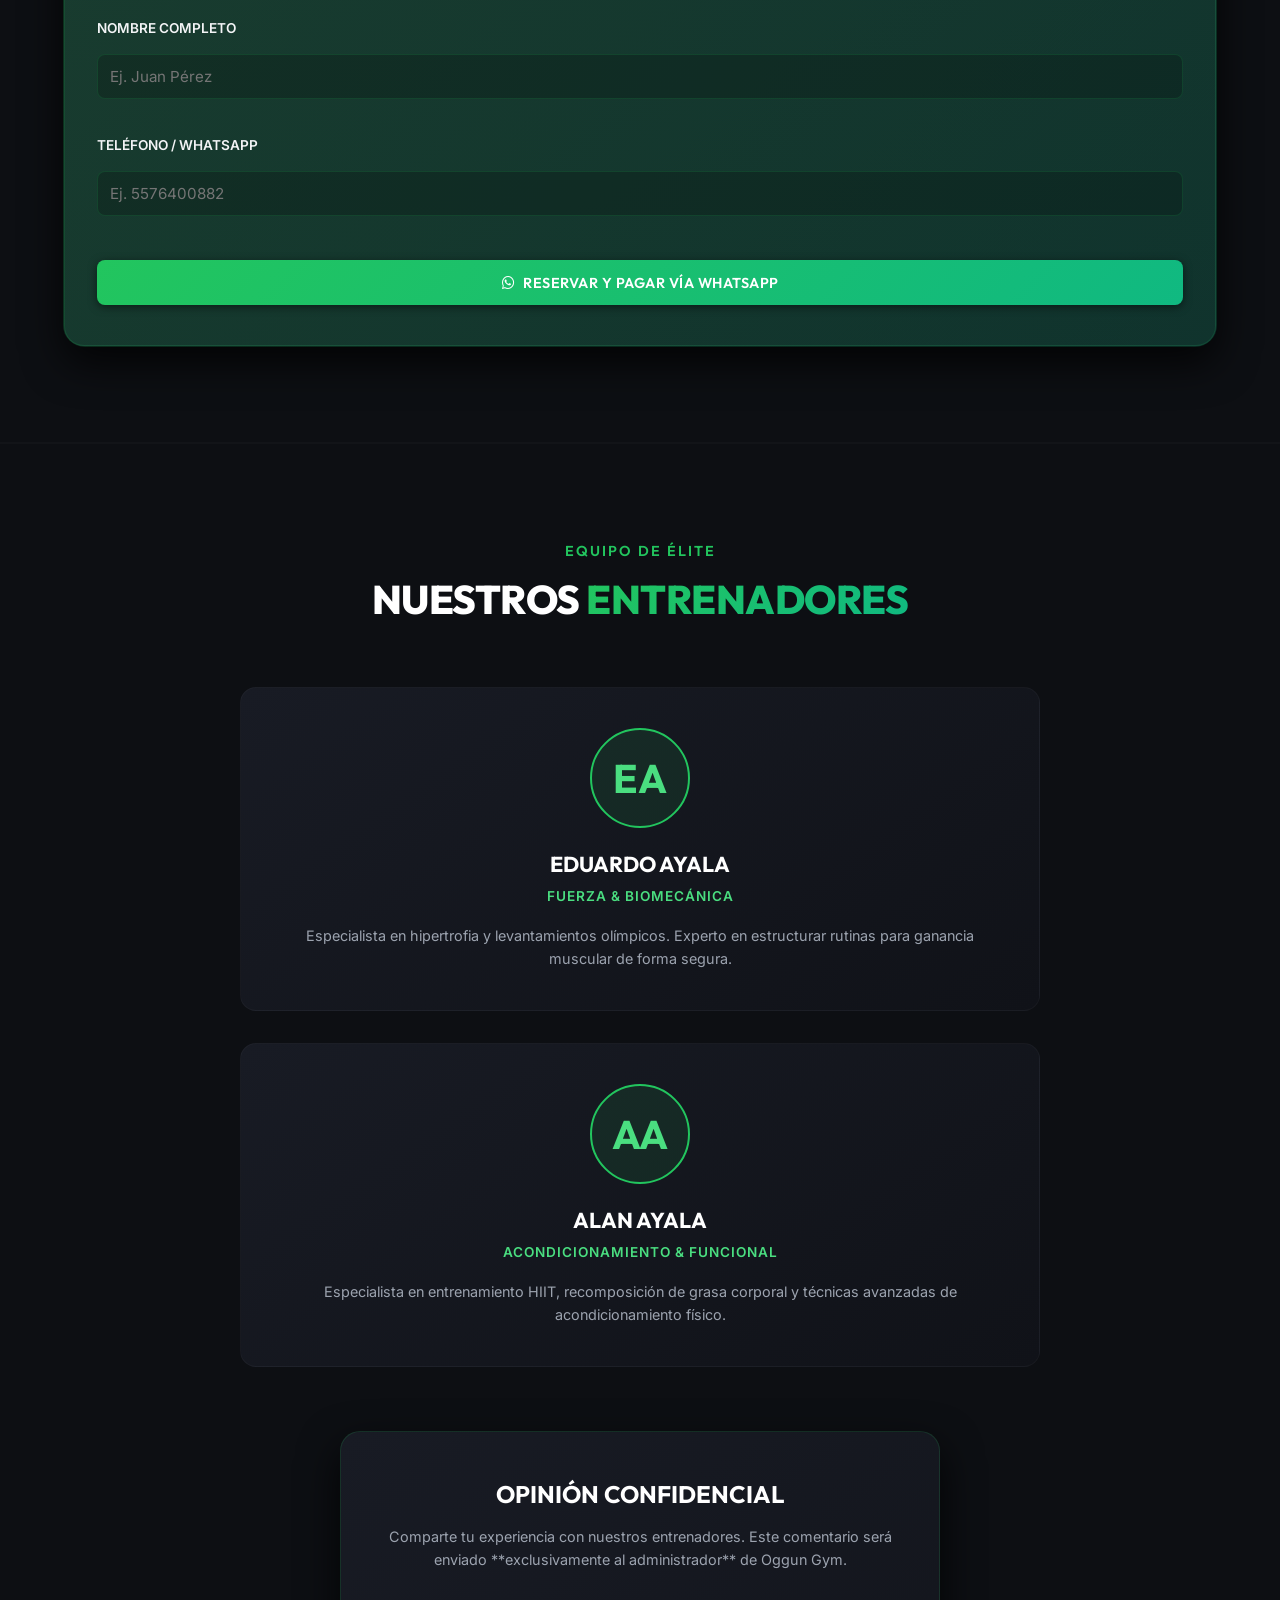
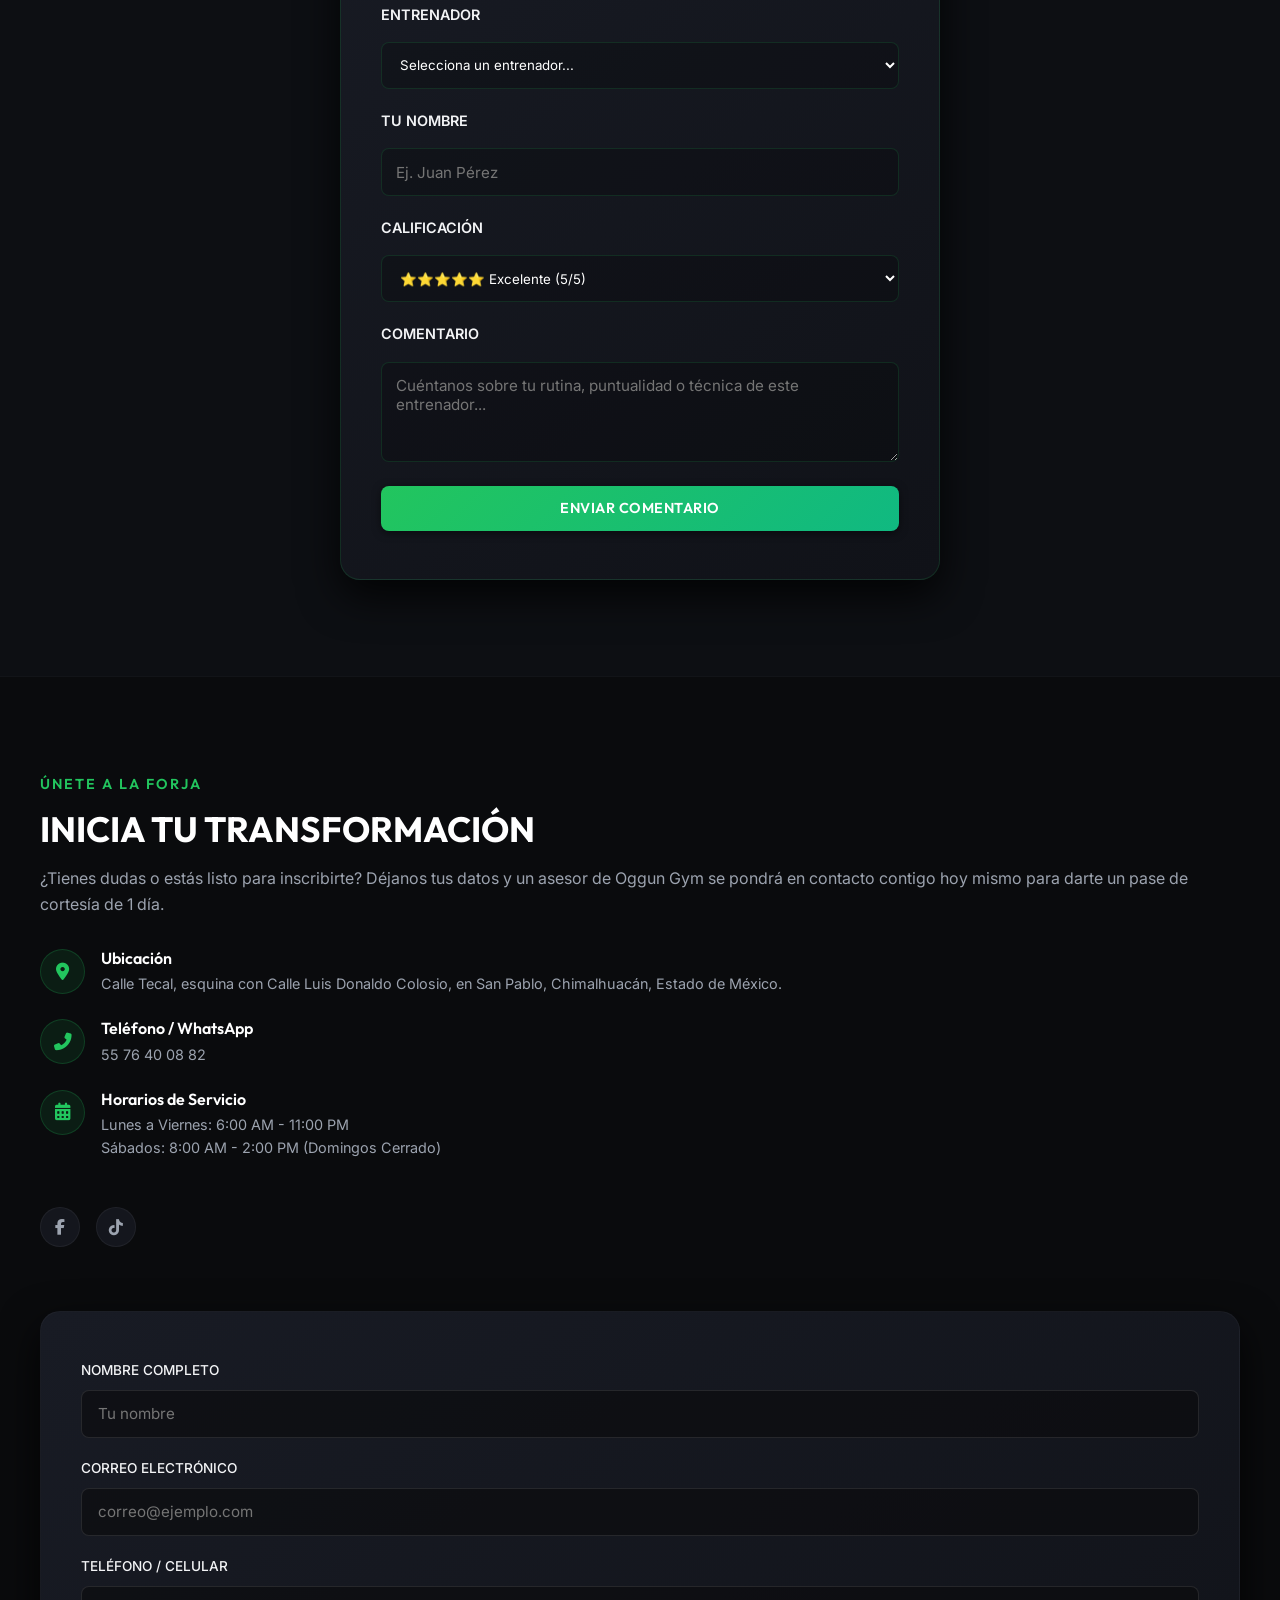
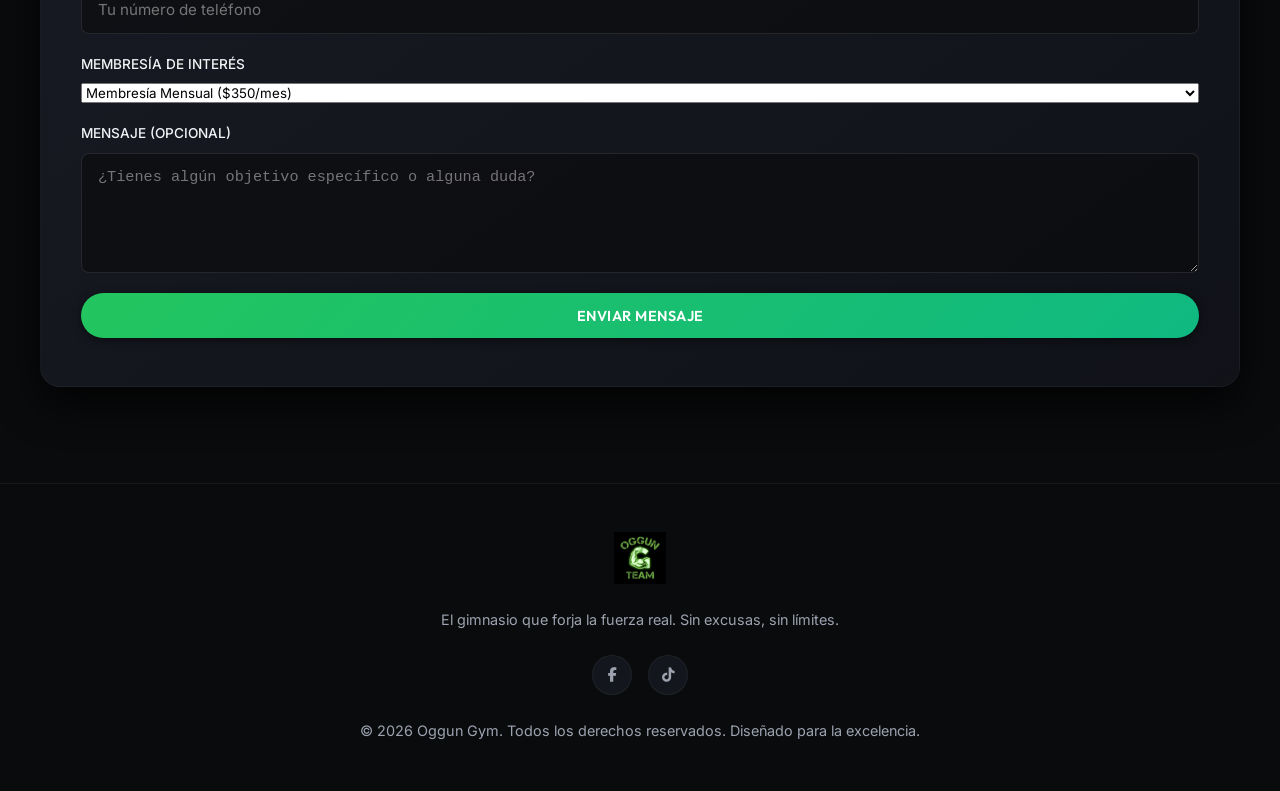
==== commit 4dd5e88d: "Remove Instagram and YouTube social icons from index.html and catalogo.html" ====
--- a/index.html
+++ b/index.html
@@ -437,9 +437,7 @@
         
         <div class="social-links">
           <a href="https://www.facebook.com/gimnasio.oggun" target="_blank" rel="noopener noreferrer" class="social-btn" aria-label="Facebook"><i class="fab fa-facebook-f"></i></a>
-          <a href="#" class="social-btn" aria-label="Instagram"><i class="fab fa-instagram"></i></a>
-          <a href="#" class="social-btn" aria-label="TikTok"><i class="fab fa-tiktok"></i></a>
-          <a href="#" class="social-btn" aria-label="YouTube"><i class="fab fa-youtube"></i></a>
+          <a href="https://www.tiktok.com/@cienciasaludyfitness" target="_blank" rel="noopener noreferrer" class="social-btn" aria-label="TikTok"><i class="fab fa-tiktok"></i></a>
         </div>
       </div>
       
@@ -495,9 +493,7 @@
       <p class="footer-desc">El gimnasio que forja la fuerza real. Sin excusas, sin límites.</p>
       <div class="social-links" style="display: flex; justify-content: center; gap: 1rem; margin: 1.5rem 0;">
         <a href="https://www.facebook.com/gimnasio.oggun" target="_blank" rel="noopener noreferrer" class="social-btn" aria-label="Facebook"><i class="fab fa-facebook-f"></i></a>
-        <a href="#" class="social-btn" aria-label="Instagram"><i class="fab fa-instagram"></i></a>
-        <a href="#" class="social-btn" aria-label="TikTok"><i class="fab fa-tiktok"></i></a>
-        <a href="#" class="social-btn" aria-label="YouTube"><i class="fab fa-youtube"></i></a>
+        <a href="https://www.tiktok.com/@cienciasaludyfitness" target="_blank" rel="noopener noreferrer" class="social-btn" aria-label="TikTok"><i class="fab fa-tiktok"></i></a>
       </div>
       <p class="footer-copy">&copy; 2026 Oggun Gym. Todos los derechos reservados. Diseñado para la excelencia.</p>
     </div>
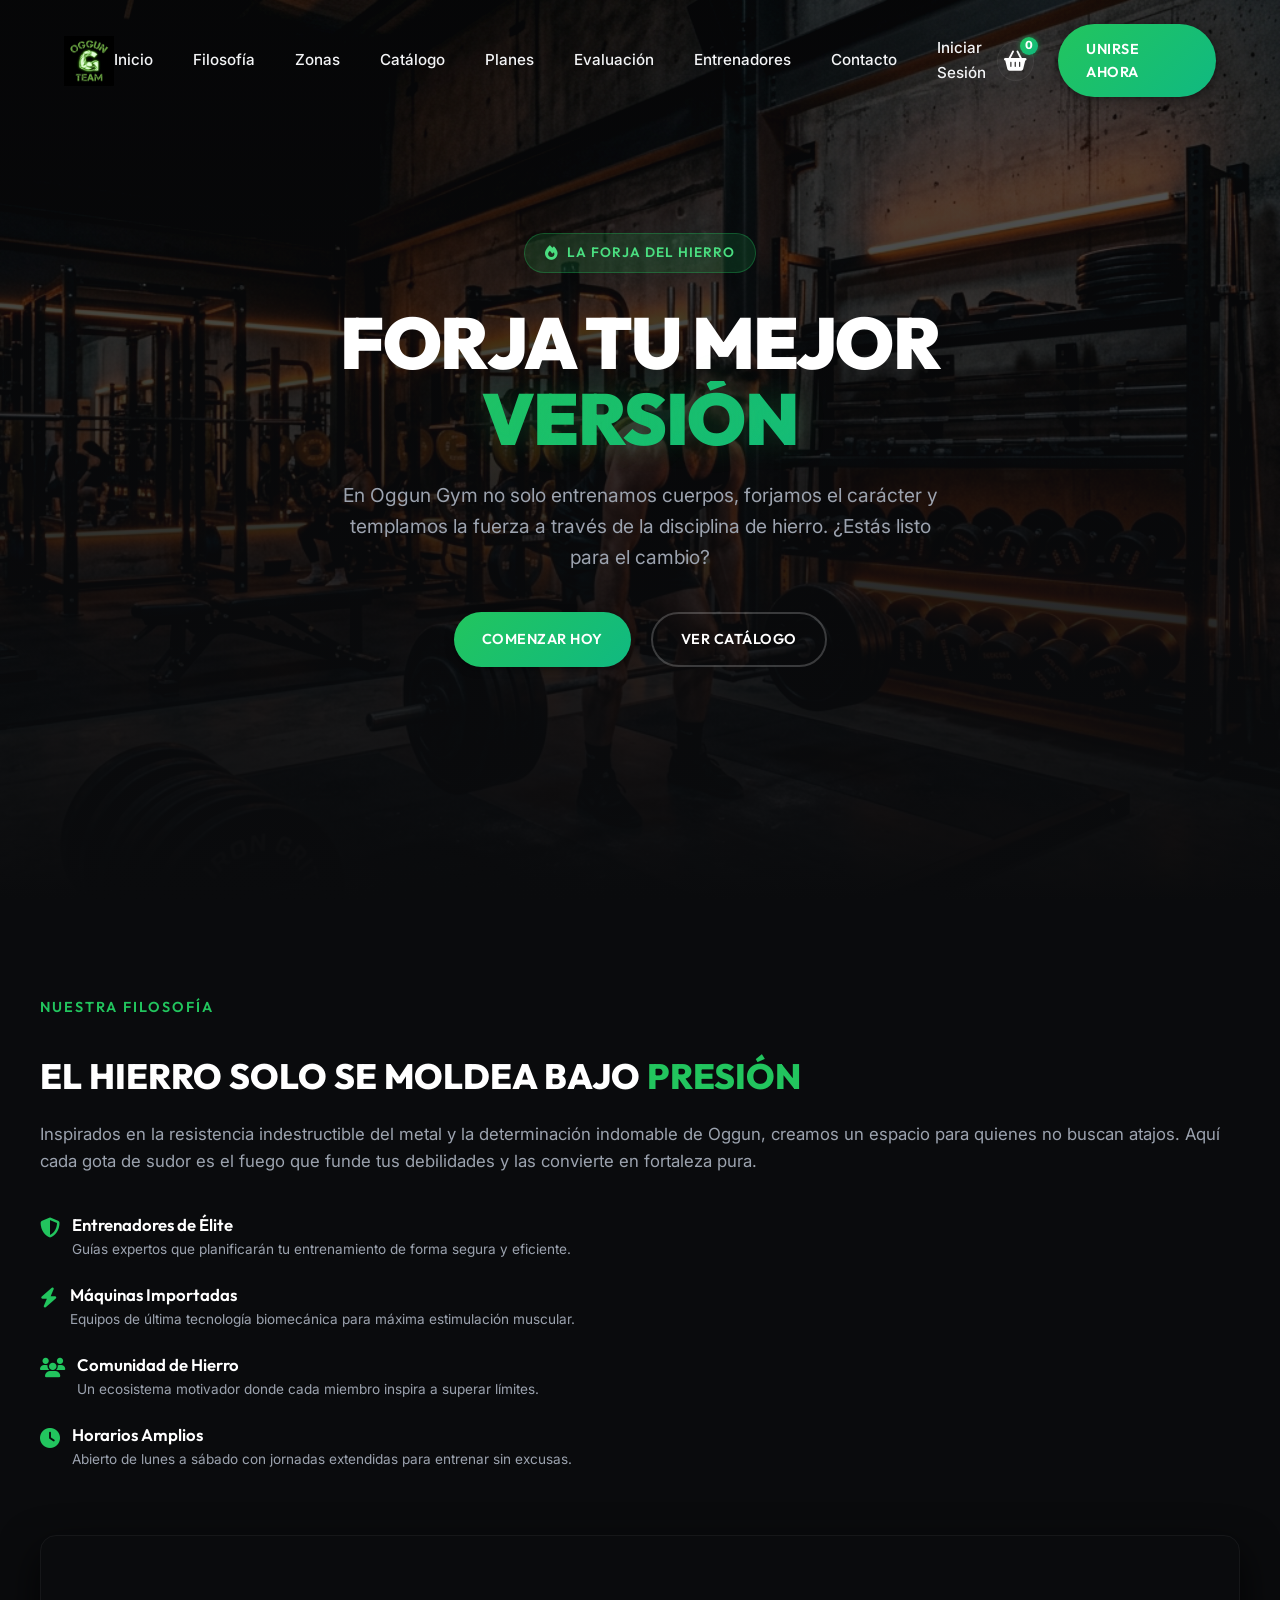
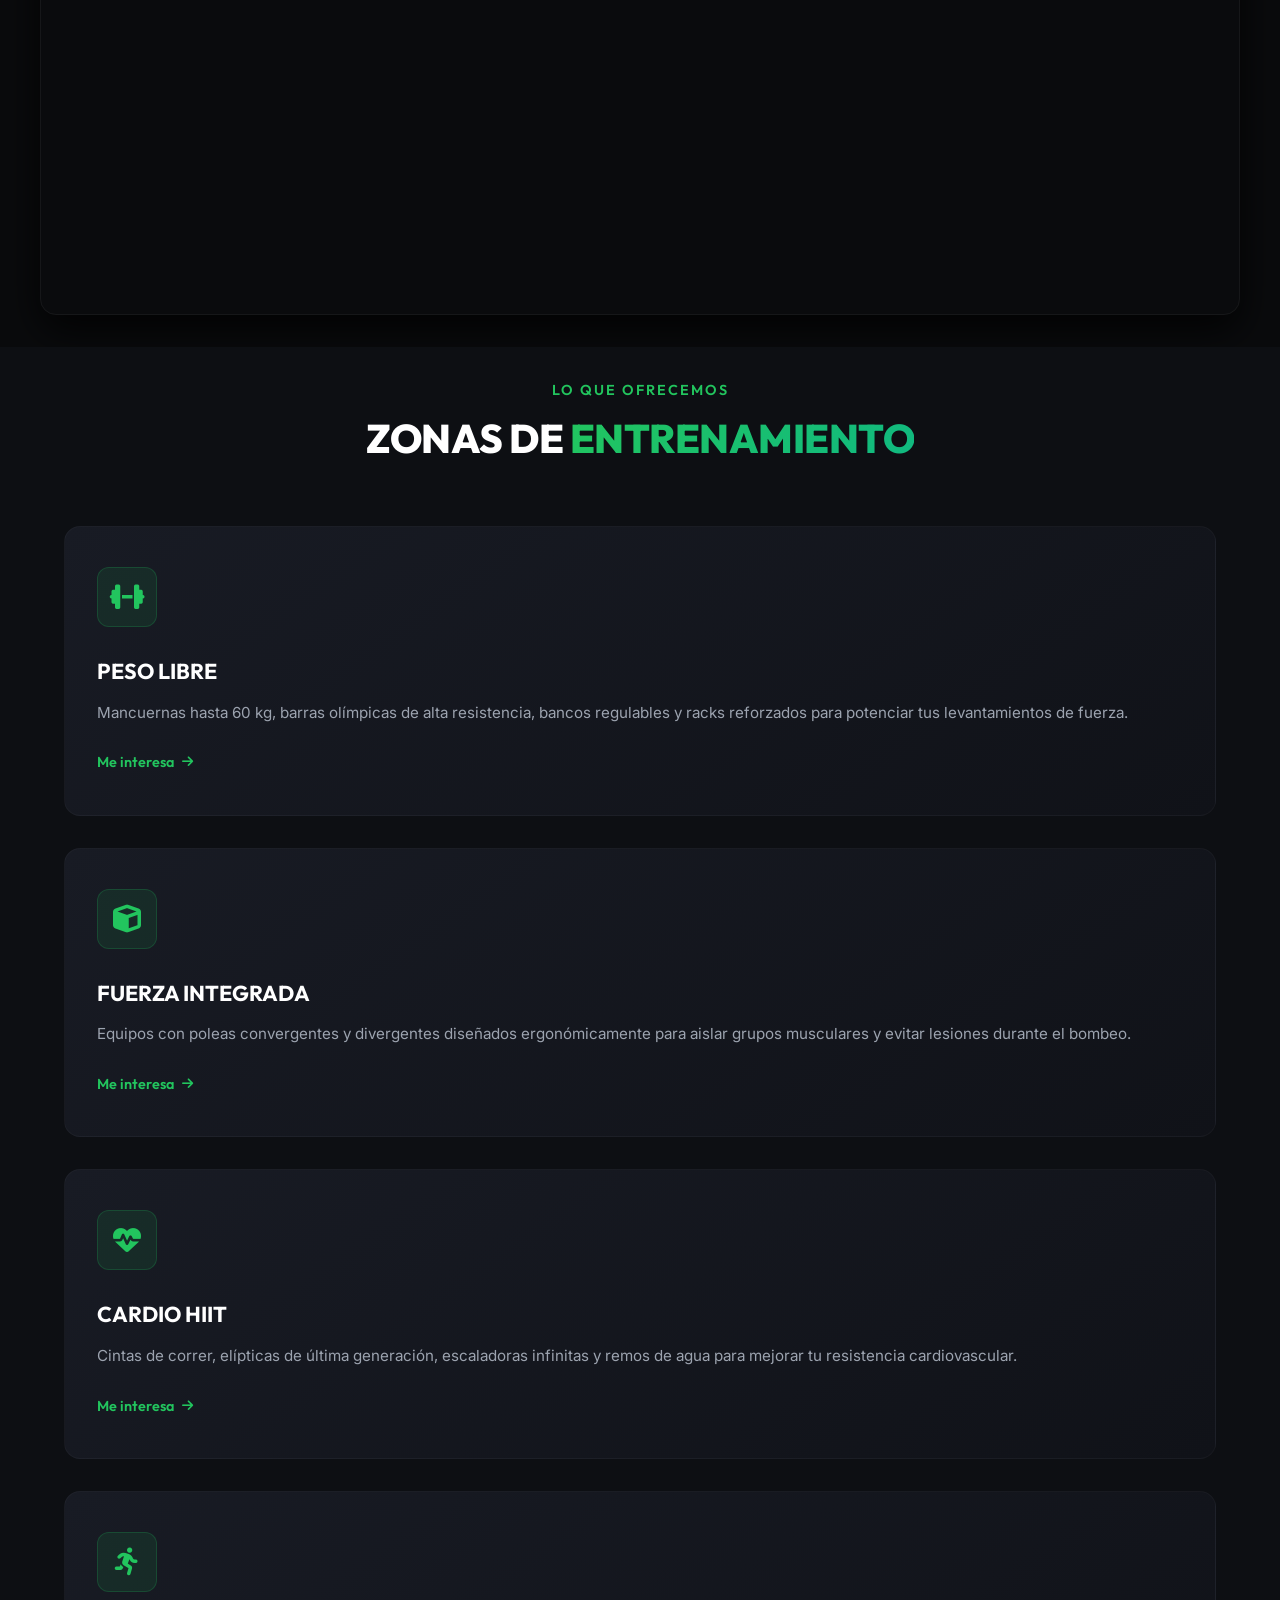
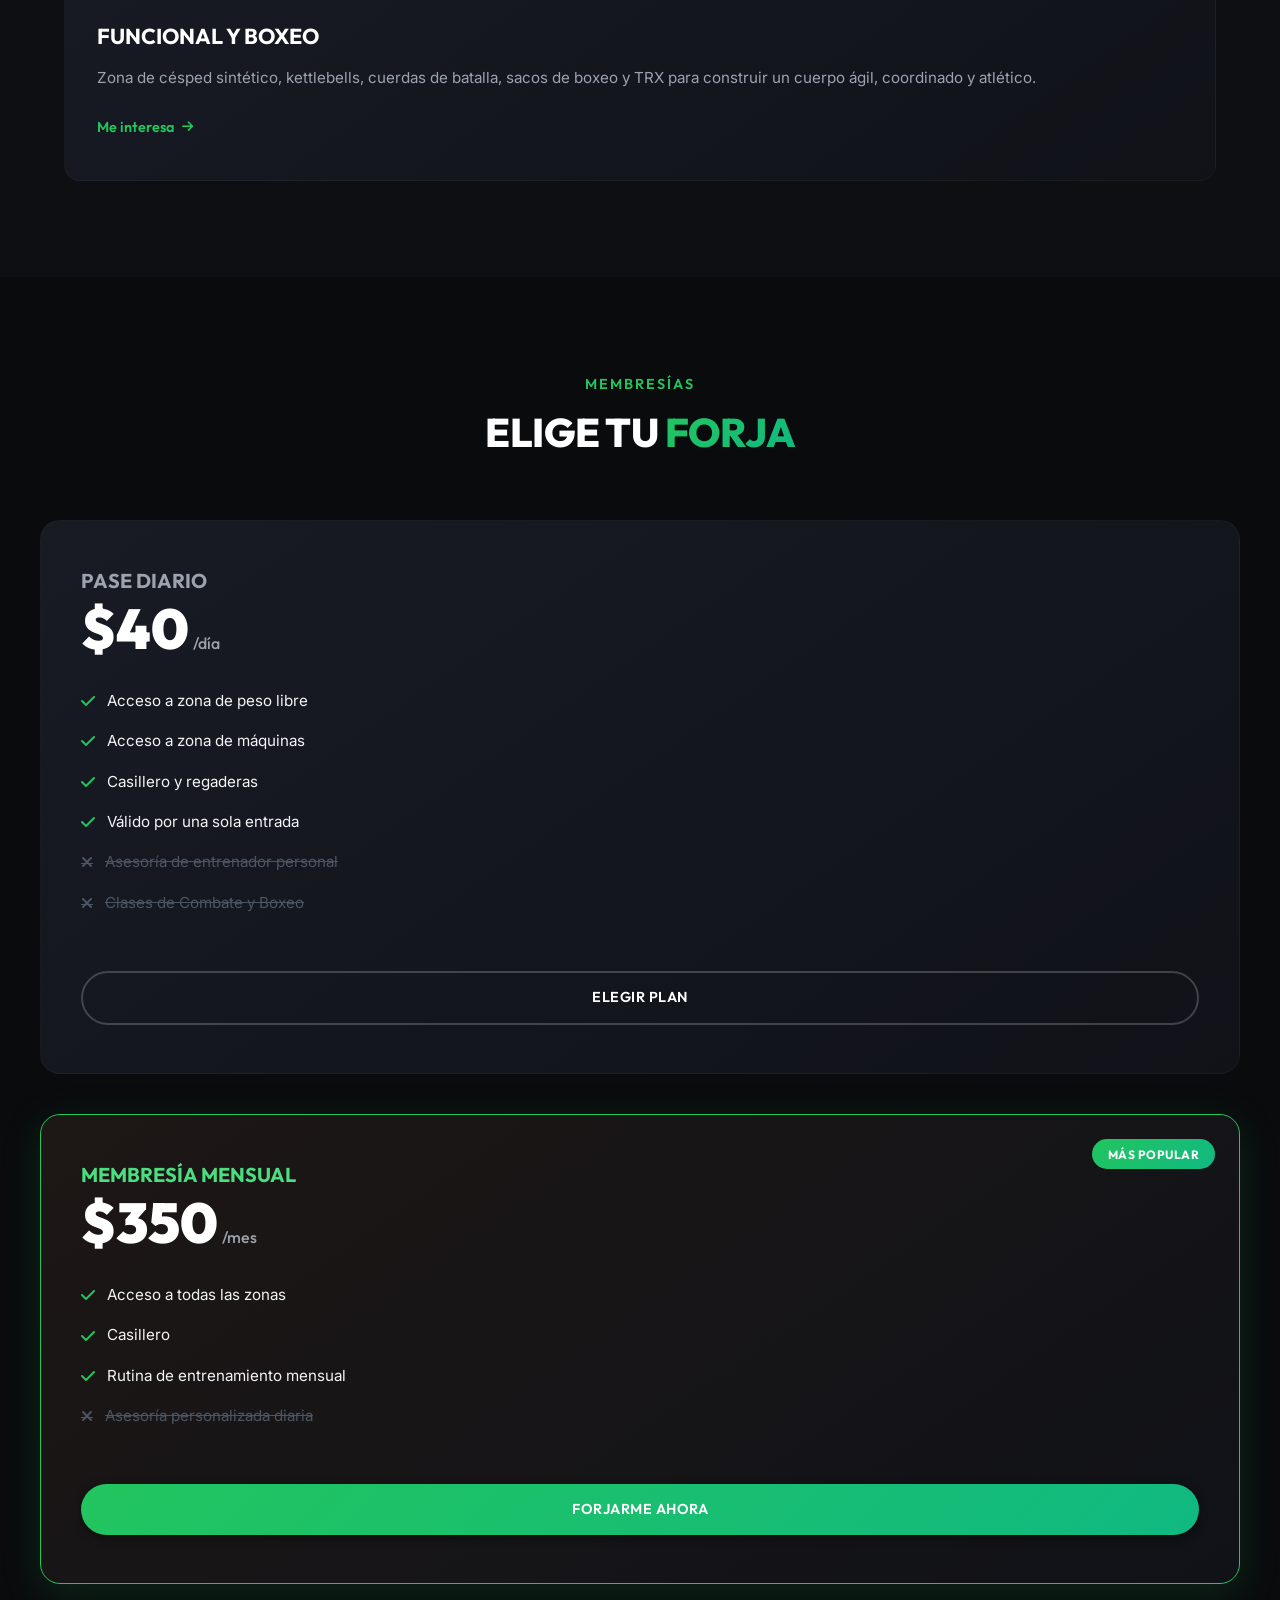
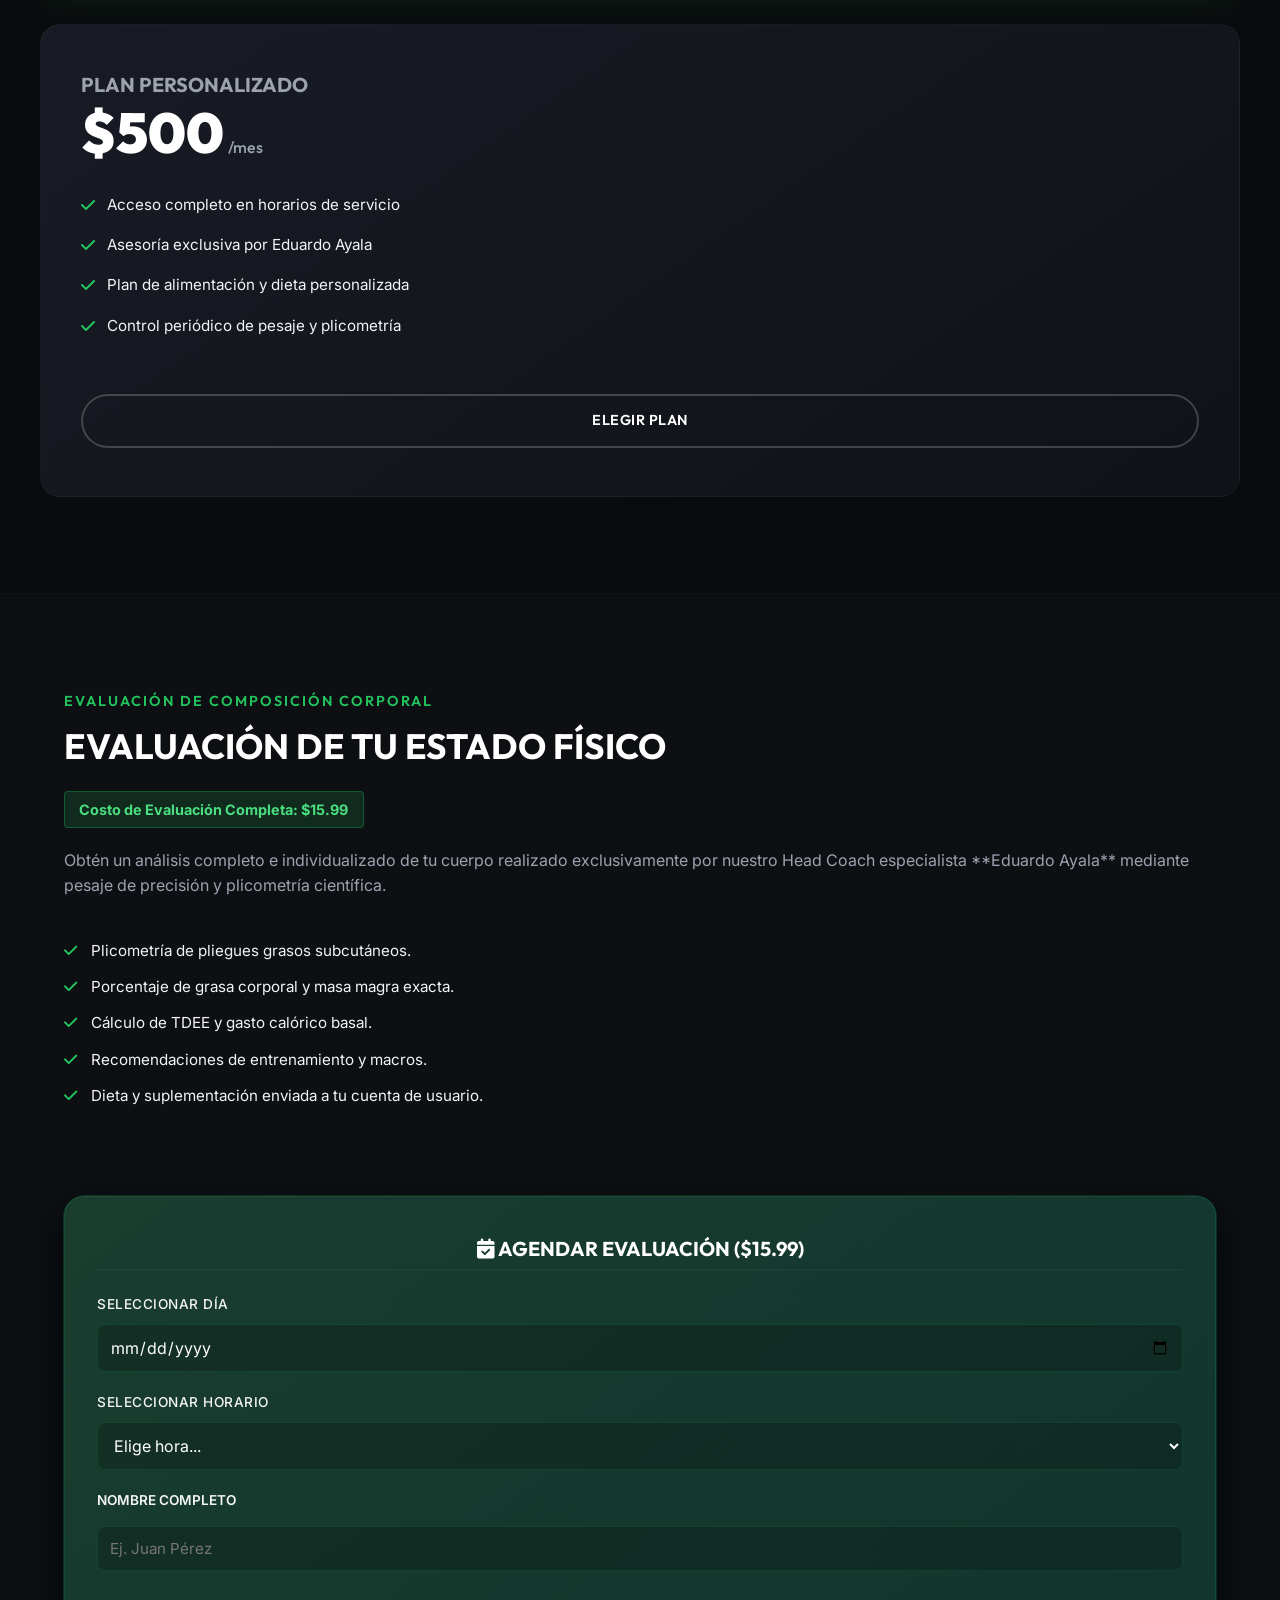
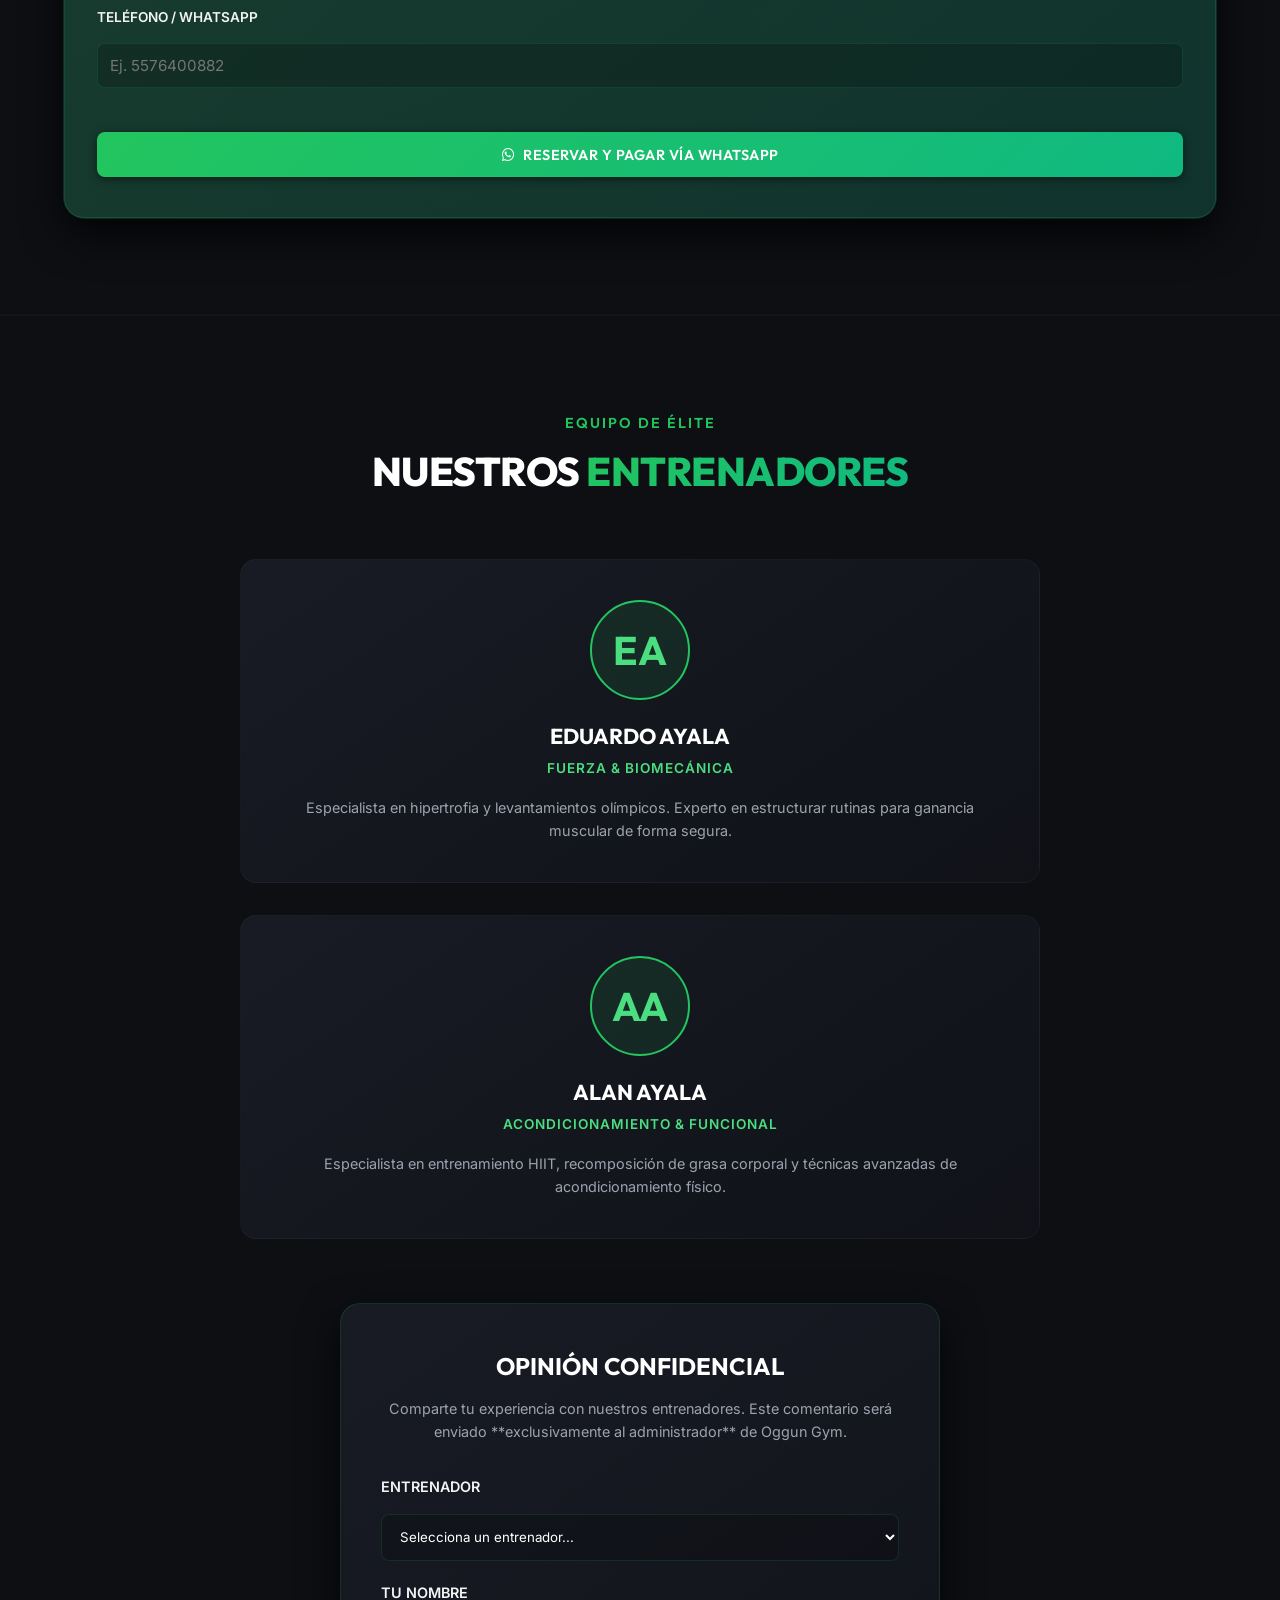
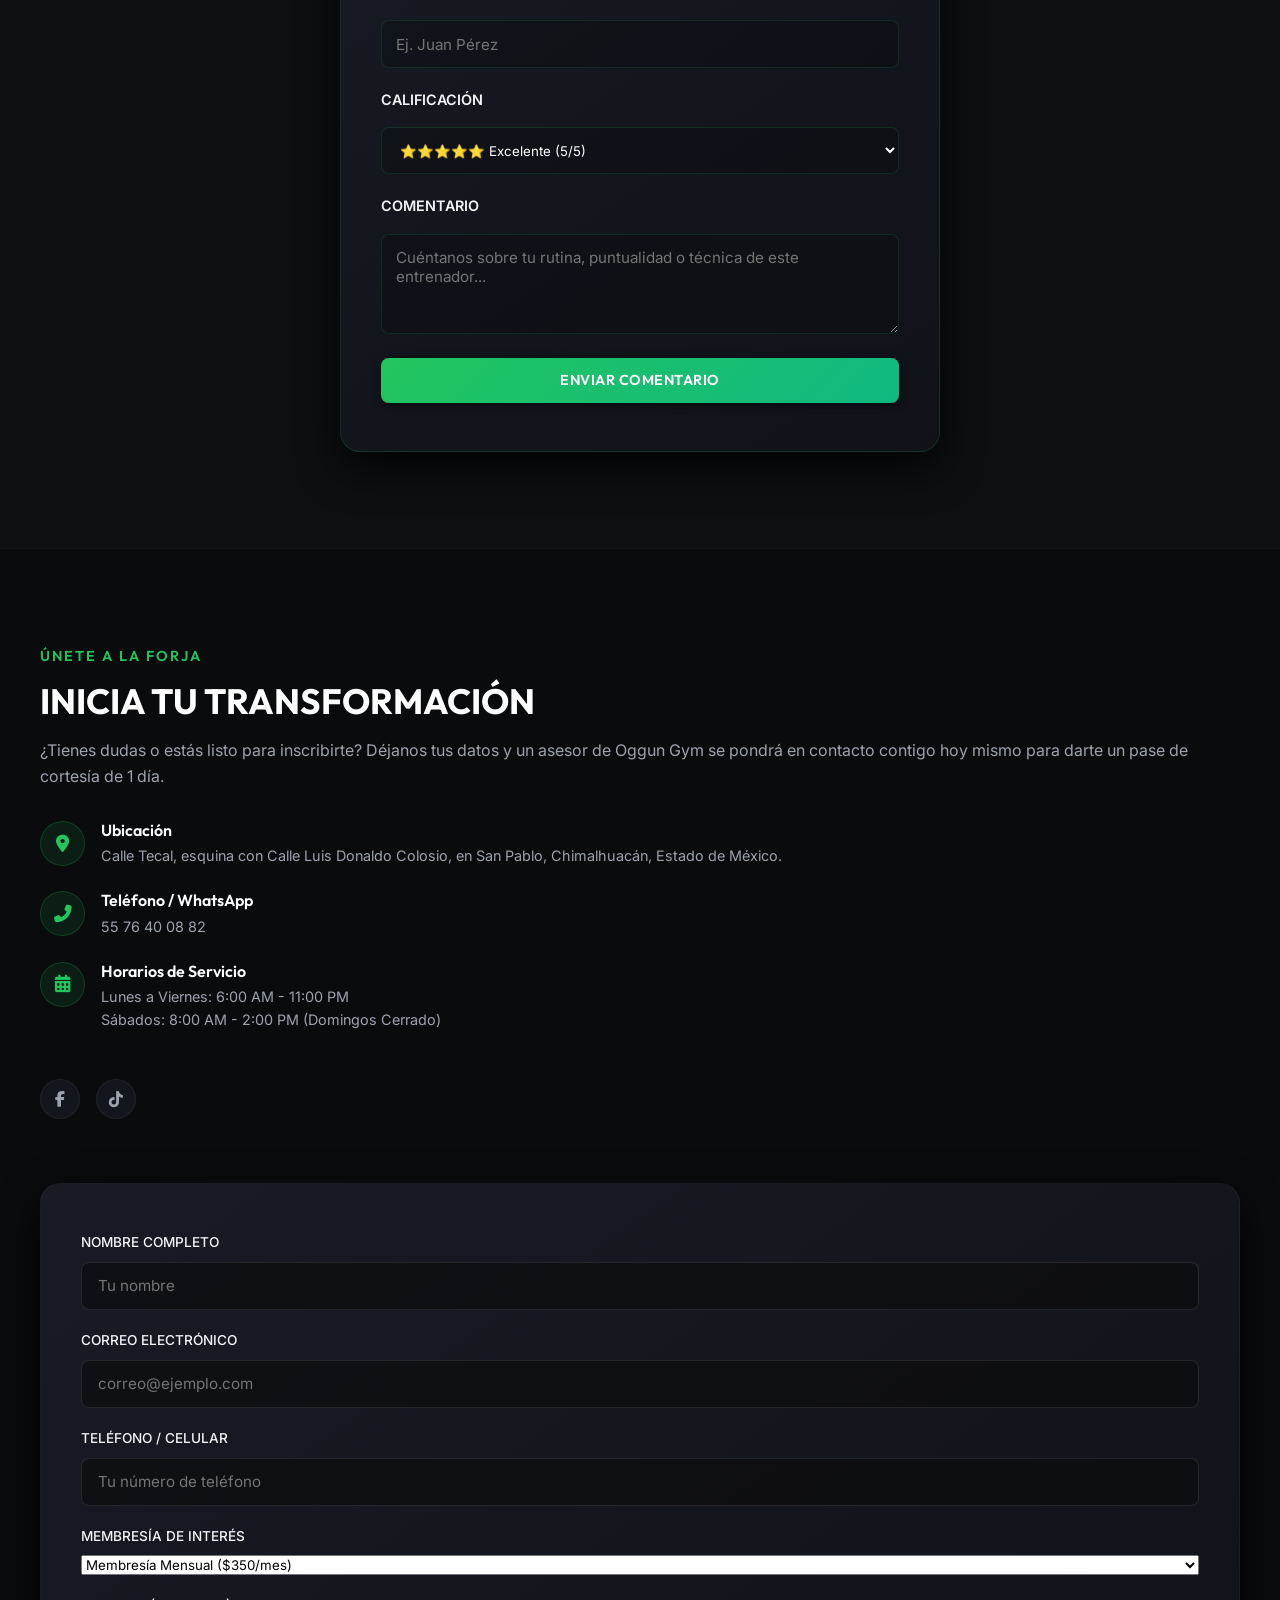
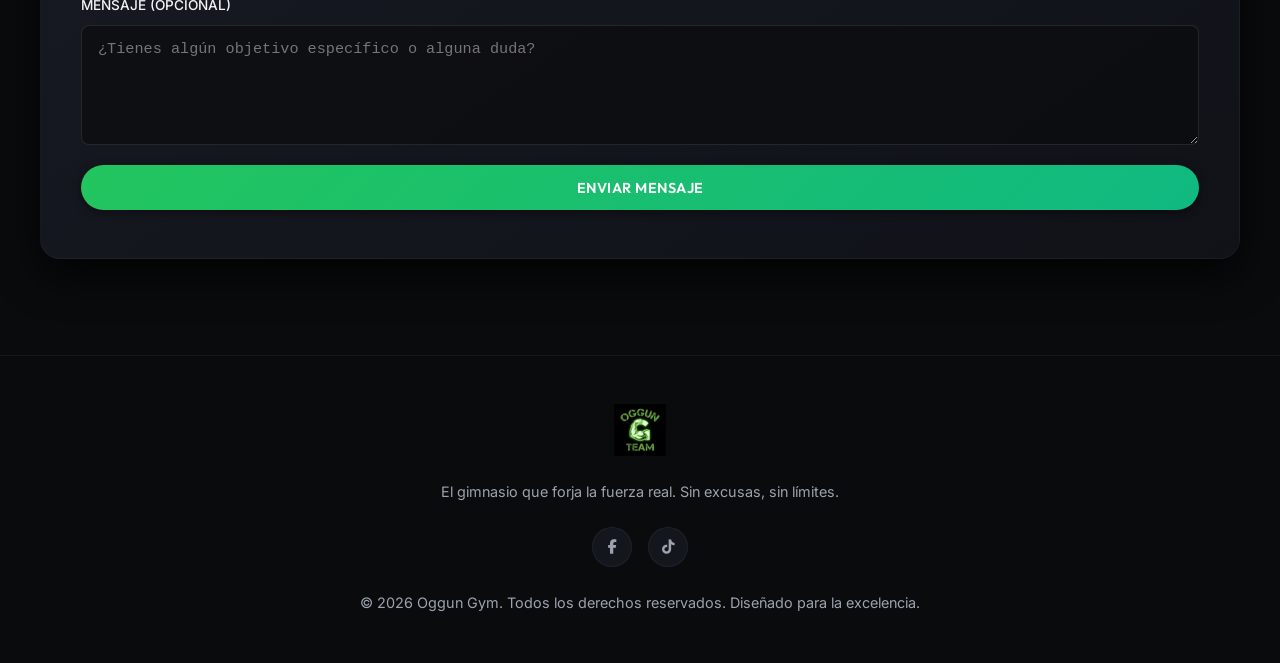
==== commit 0c9ea464: "Reduce vertical padding between philosophy and services sections to join them closely" ====
--- a/index.html
+++ b/index.html
@@ -79,7 +79,7 @@
   <!-- ==========================================================================
        PHILOSOPHY (ABOUT) SECTION
        ========================================================================== -->
-  <section id="nosotros" class="section container">
+  <section id="nosotros" class="section container" style="padding-bottom: 2rem;">
     <div class="philosophy-grid">
       <div class="philosophy-text-content reveal">
         <span class="section-subtitle">Nuestra Filosofía</span>
@@ -137,7 +137,7 @@
   <!-- ==========================================================================
        SERVICES (ZONAS DE ENTRENAMIENTO) SECTION
        ========================================================================== -->
-  <section id="servicios" class="section services">
+  <section id="servicios" class="section services" style="padding-top: 2rem;">
     <div class="container">
       <div class="section-header reveal">
         <span class="section-subtitle">Lo Que Ofrecemos</span>
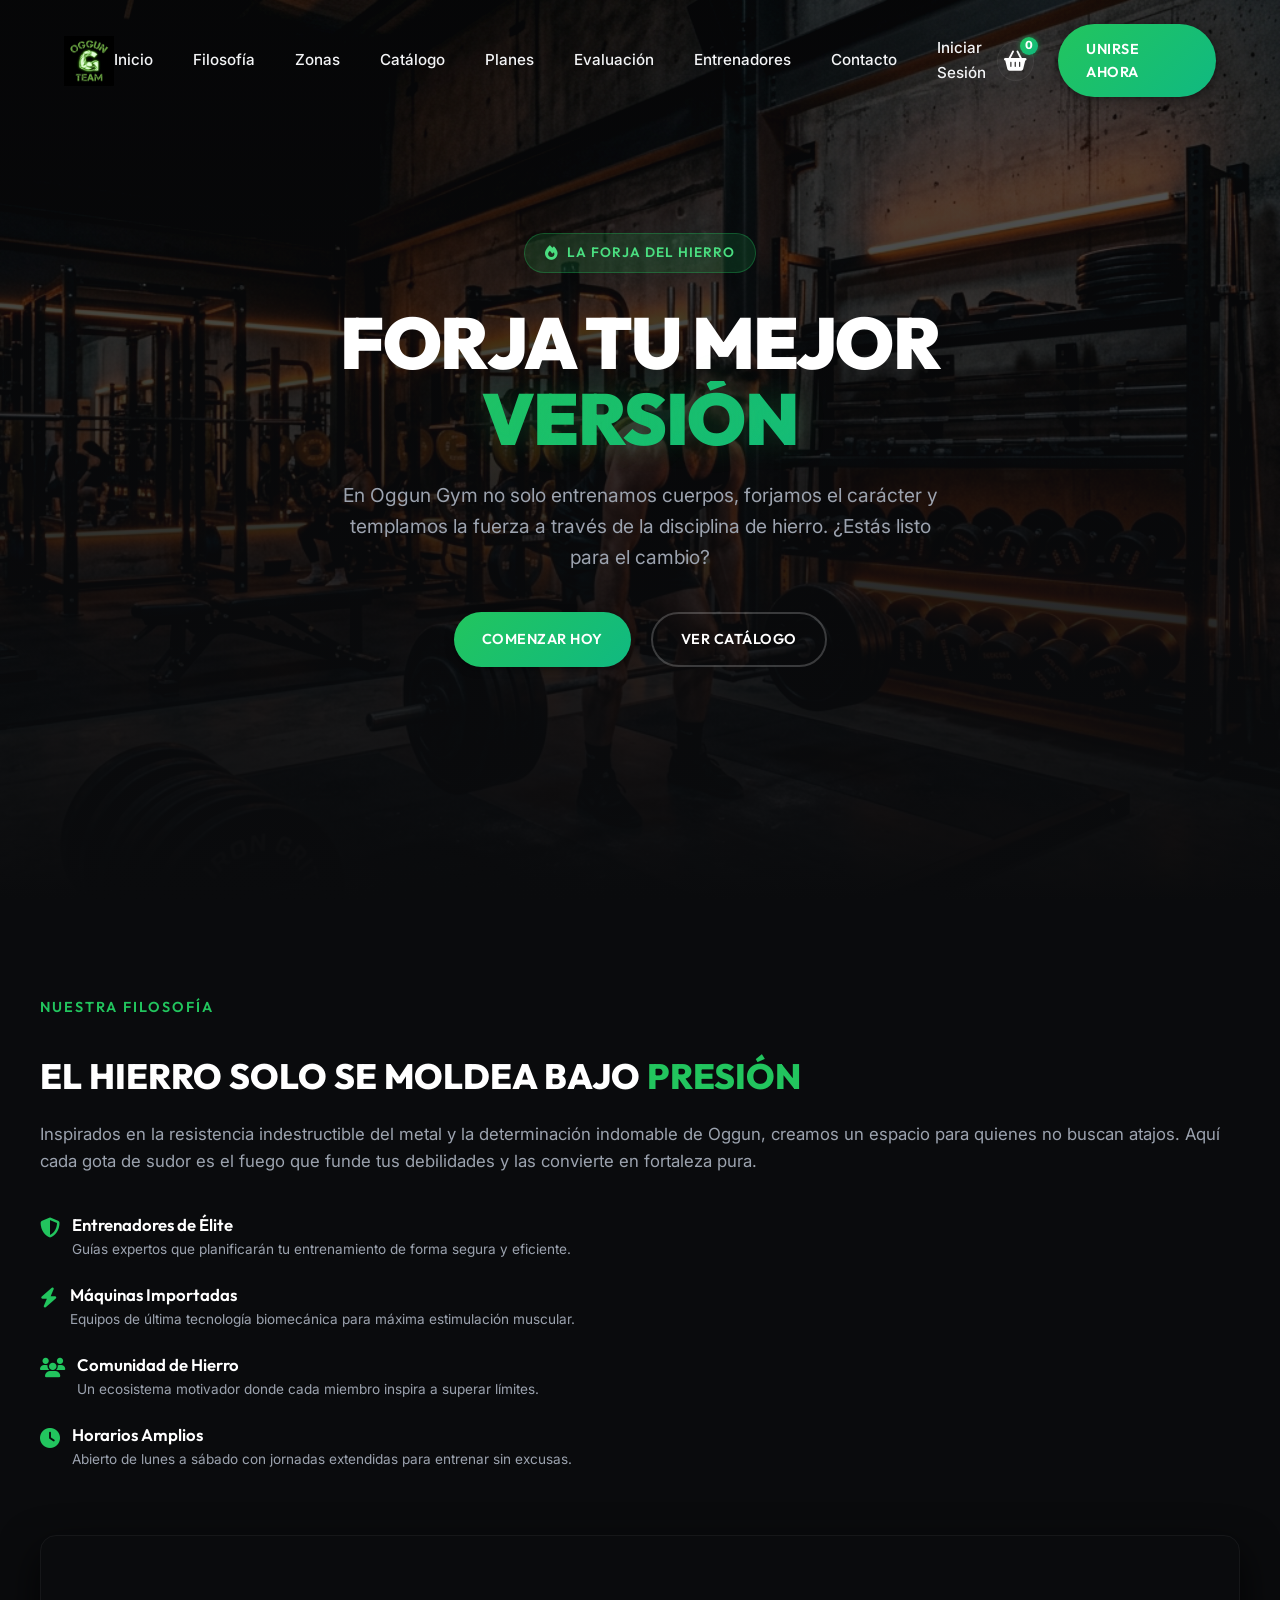
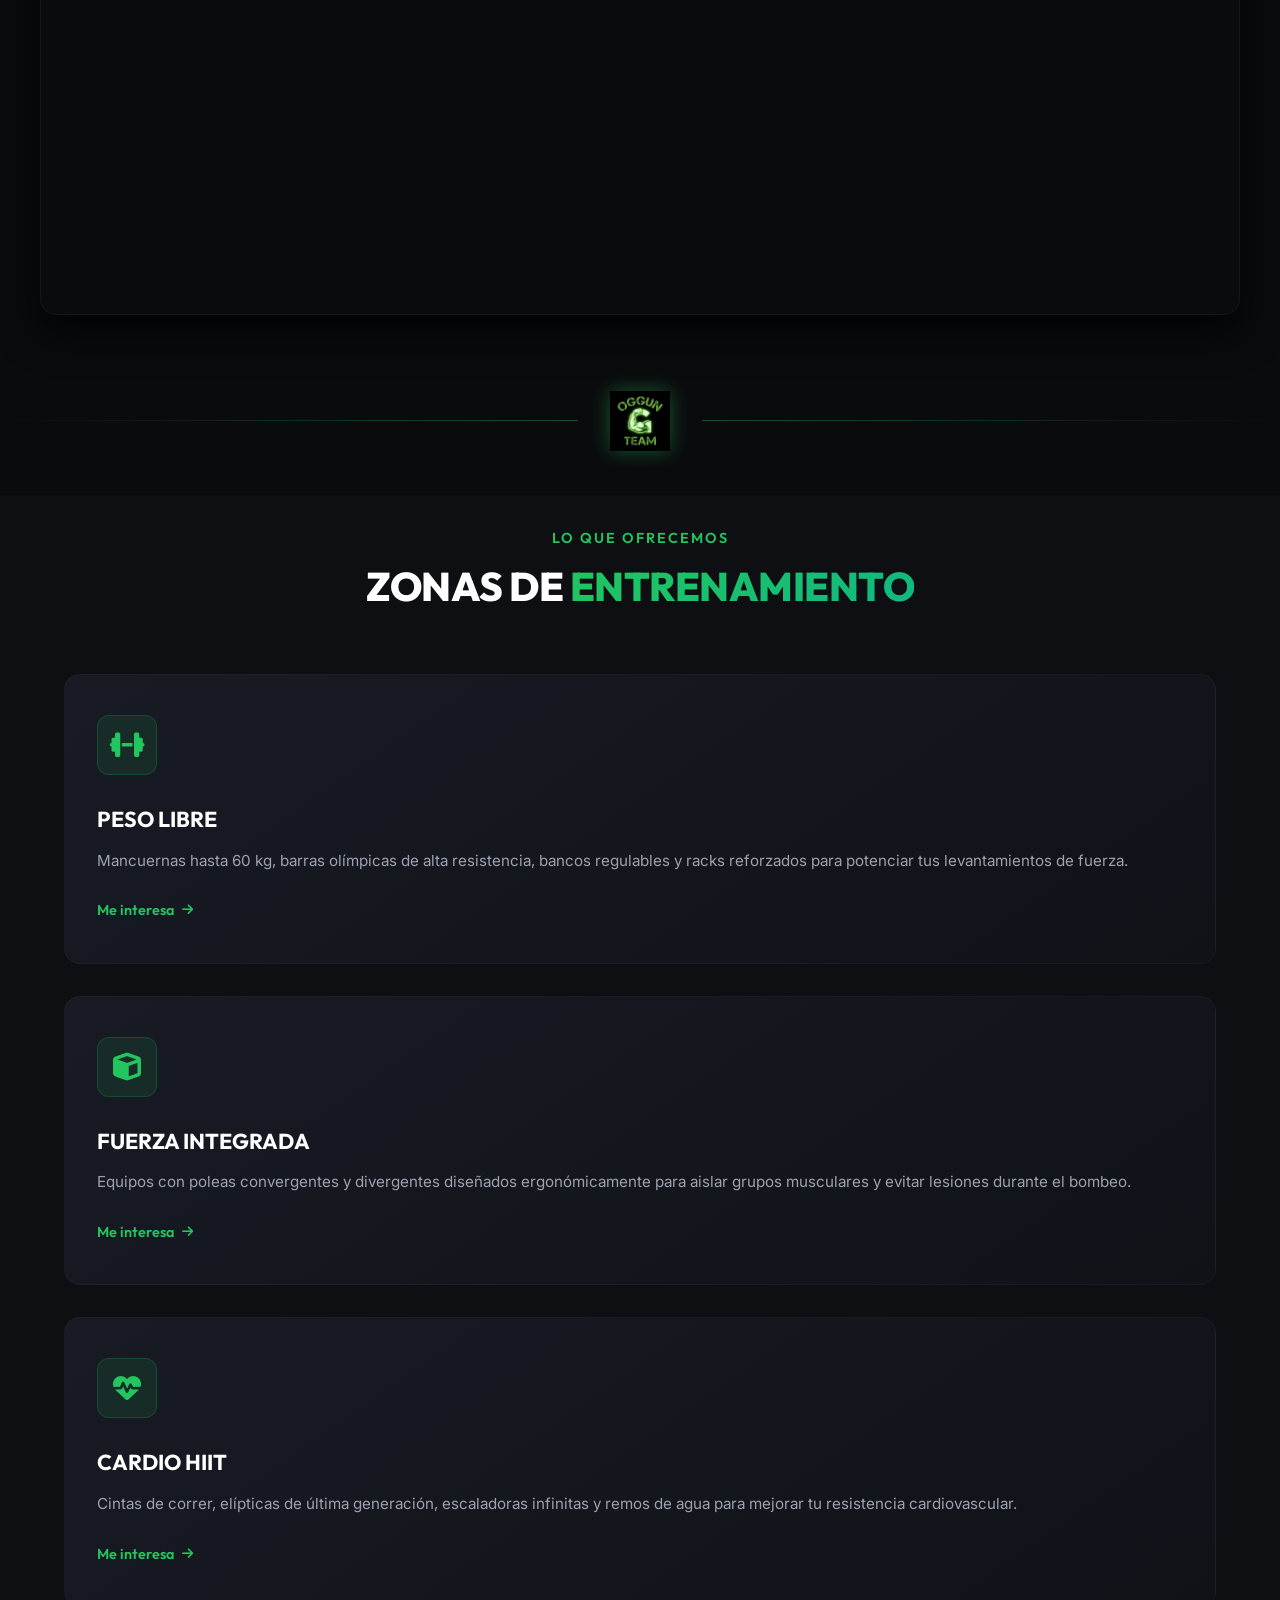
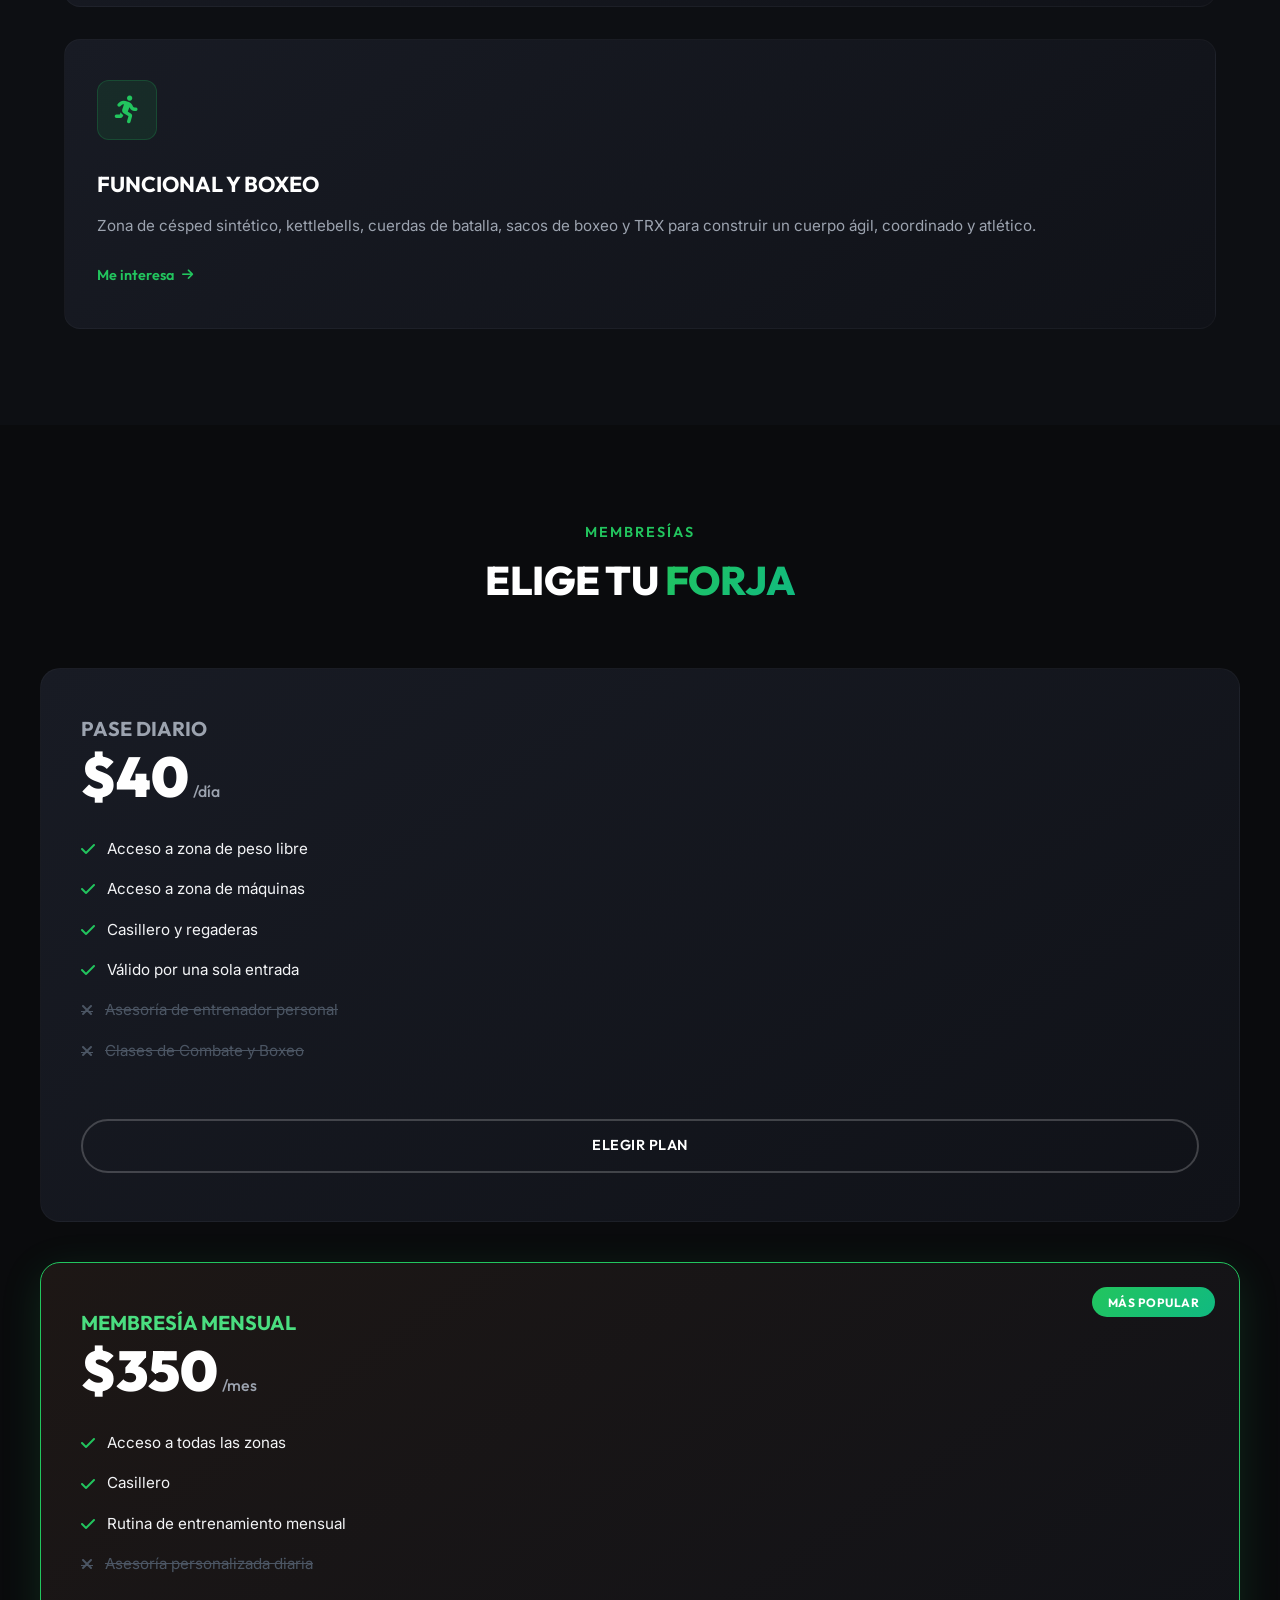
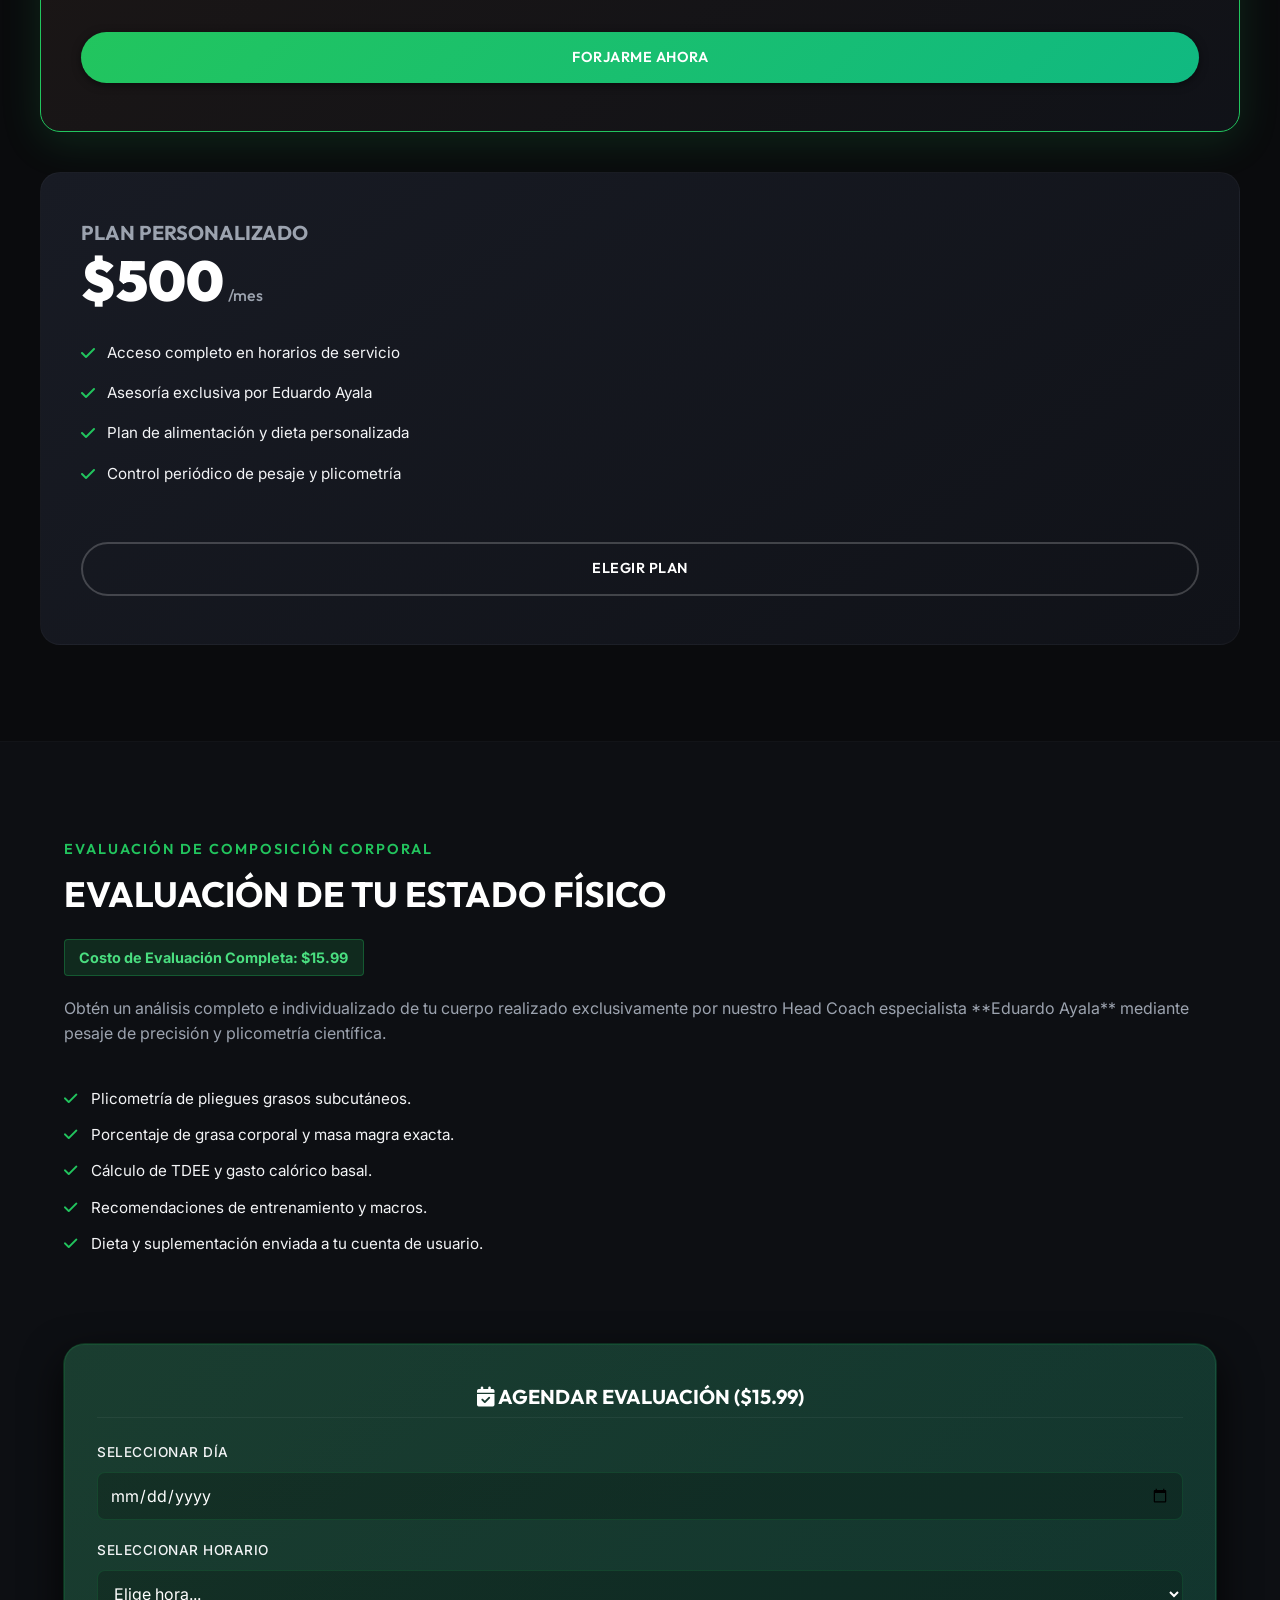
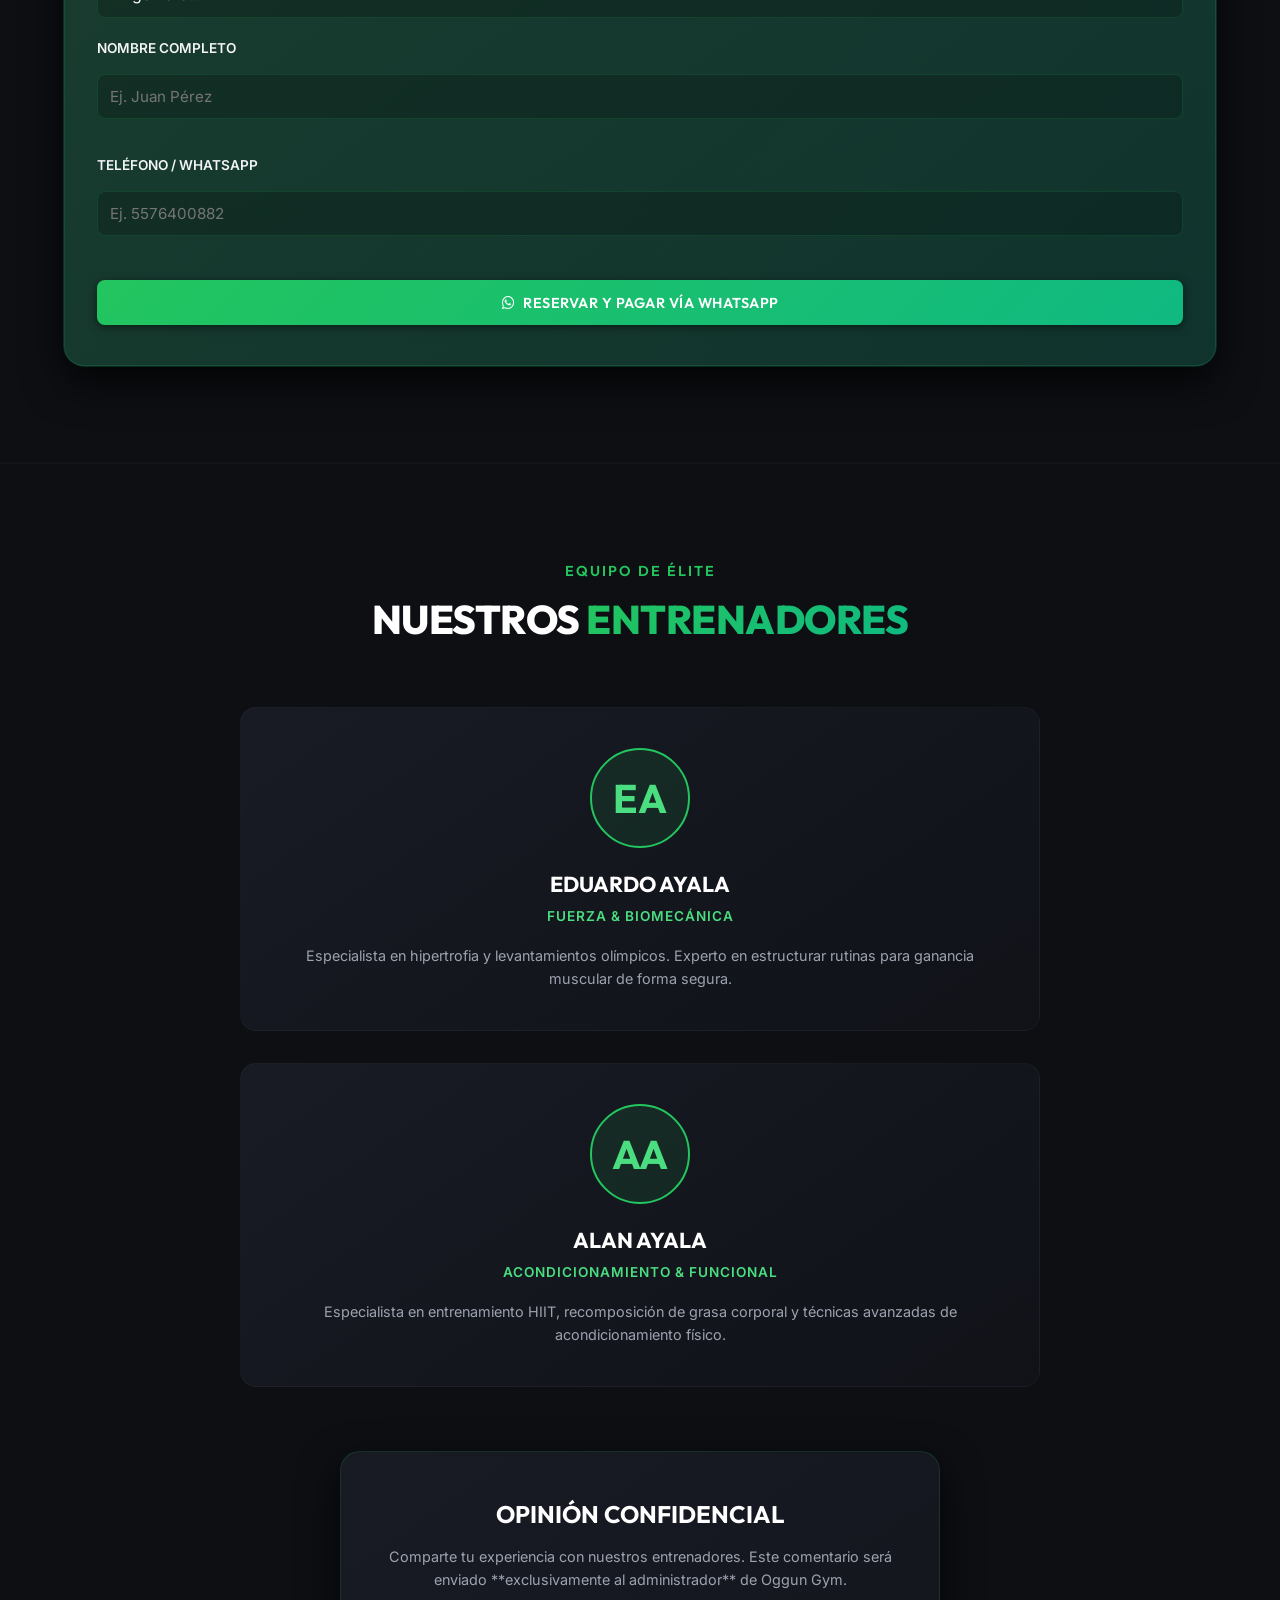
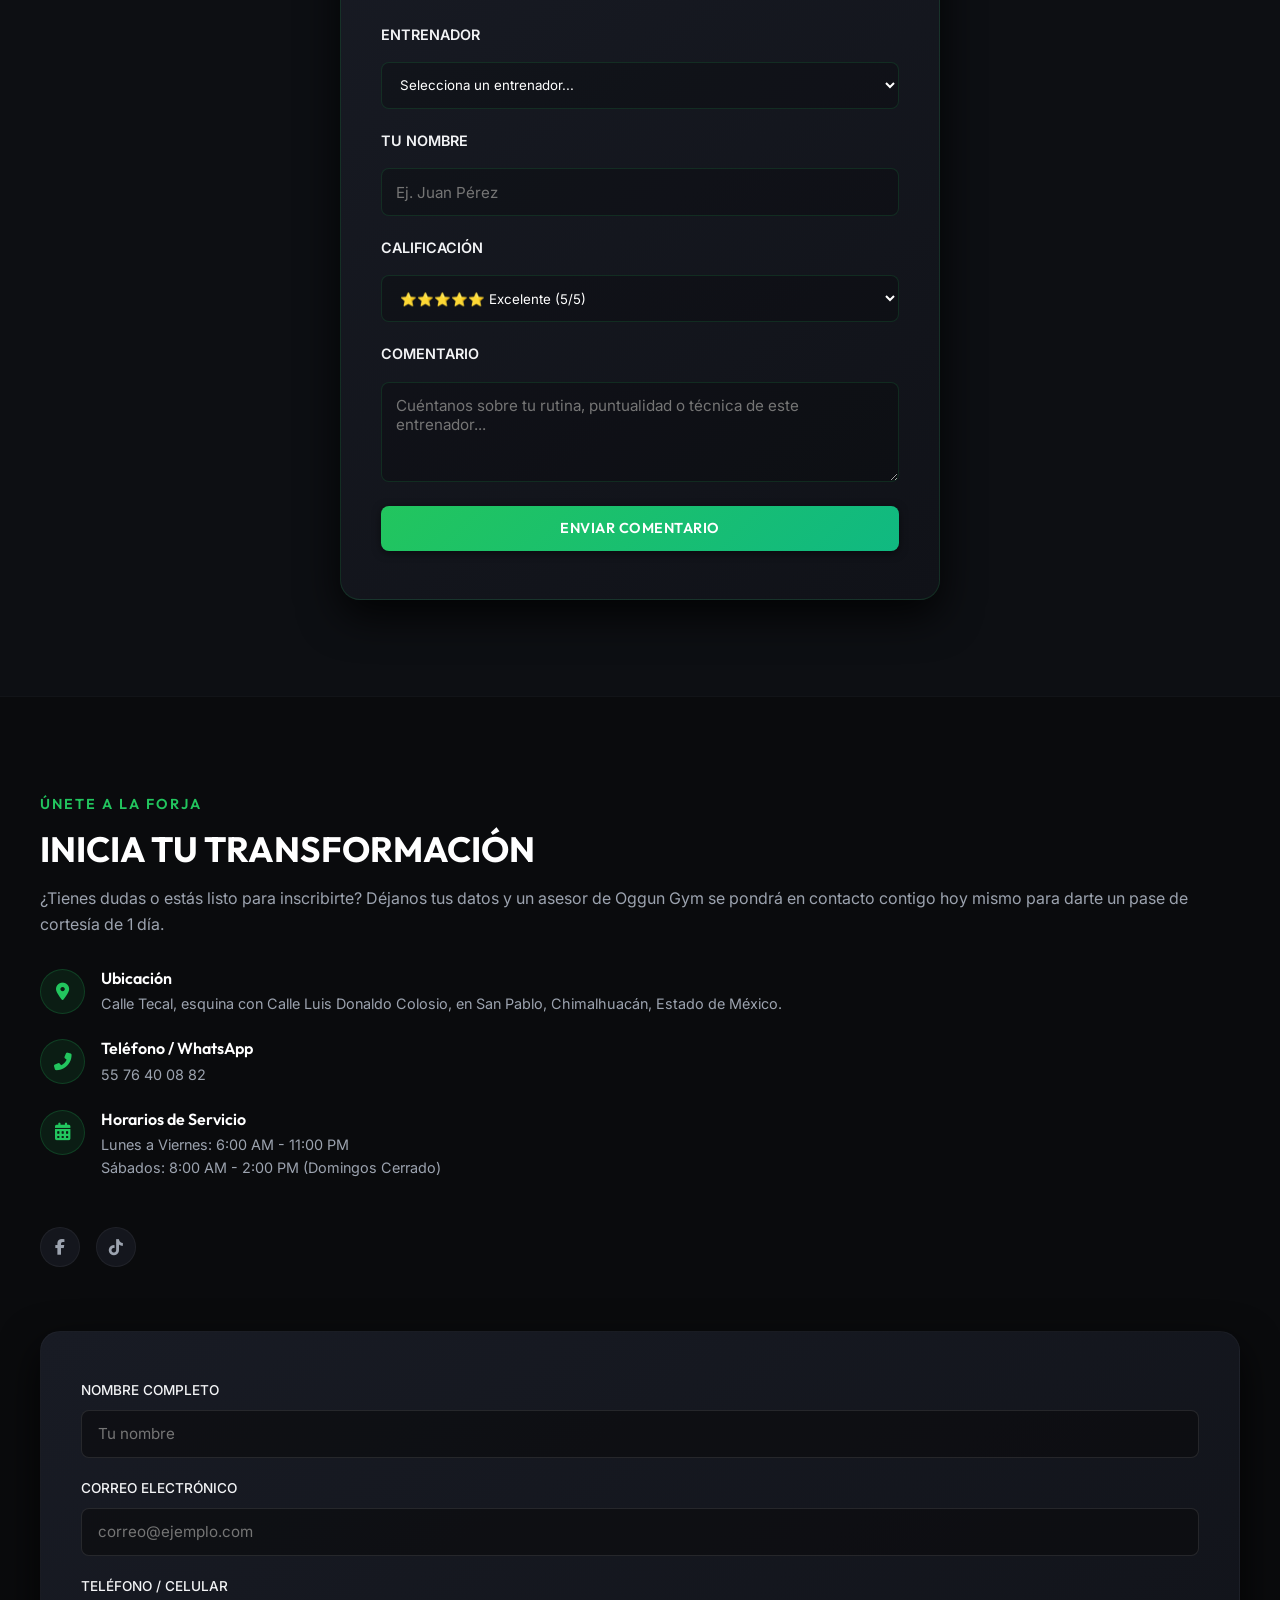
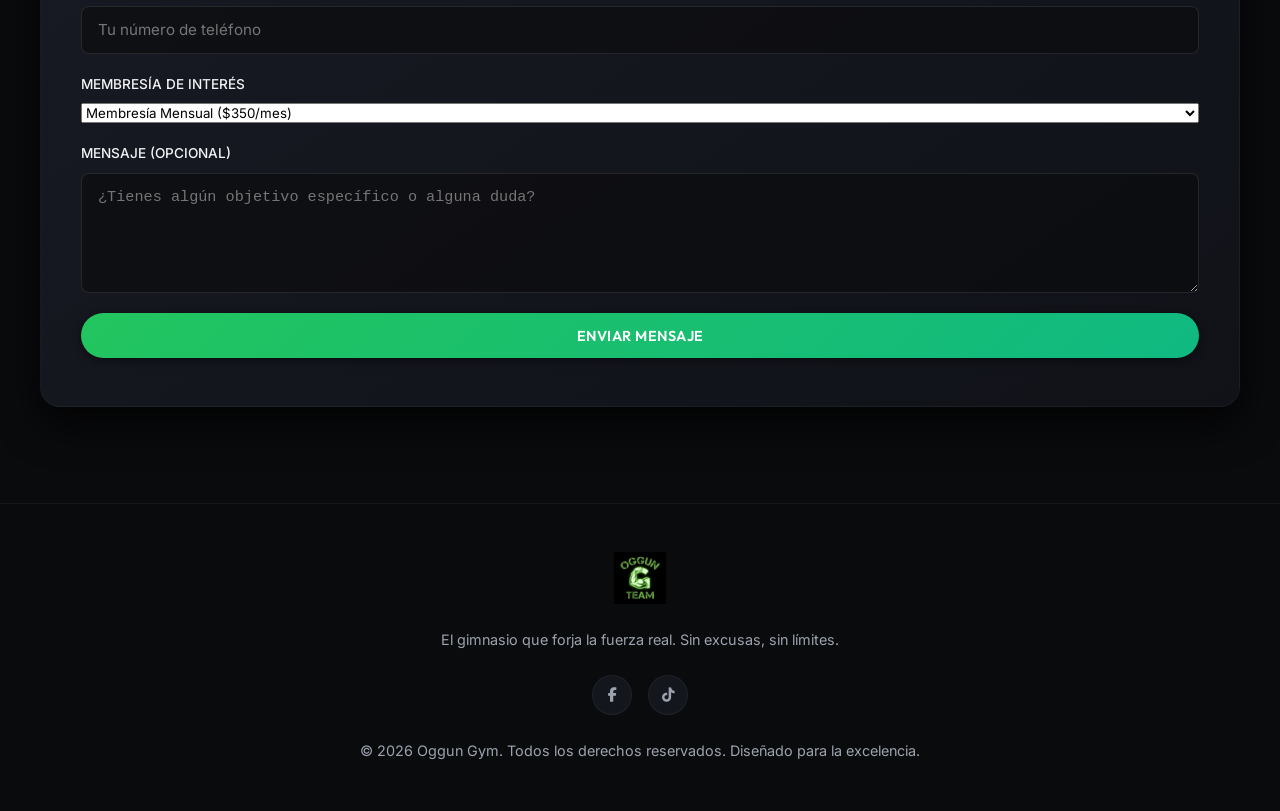
==== commit 762ea9fd: "Add decorative glowing gym logo divider between philosophy and services sections" ====
--- a/index.html
+++ b/index.html
@@ -135,6 +135,16 @@
   </section>
 
   <!-- ==========================================================================
+       DECORATIVE LOGO DIVIDER
+       ========================================================================== -->
+  <div style="display: flex; align-items: center; justify-content: center; position: relative; margin: 1.5rem 0; overflow: hidden; height: 100px;">
+    <div style="position: absolute; left: 0; right: 0; height: 1px; background: linear-gradient(90deg, rgba(34, 197, 94, 0) 0%, rgba(34, 197, 94, 0.4) 50%, rgba(34, 197, 94, 0) 100%); z-index: 1;"></div>
+    <div style="position: relative; z-index: 2; background: #0a0b0d; padding: 0 2rem; border-radius: 50%; display: flex; align-items: center; justify-content: center;">
+      <img src="oggun_logo.png" alt="Oggun Gym Divider" style="height: 60px; filter: drop-shadow(0 0 10px rgba(34, 197, 94, 0.4)); transition: transform 0.4s ease;" onmouseover="this.style.transform='scale(1.1)'" onmouseout="this.style.transform='scale(1)'">
+    </div>
+  </div>
+
+  <!-- ==========================================================================
        SERVICES (ZONAS DE ENTRENAMIENTO) SECTION
        ========================================================================== -->
   <section id="servicios" class="section services" style="padding-top: 2rem;">
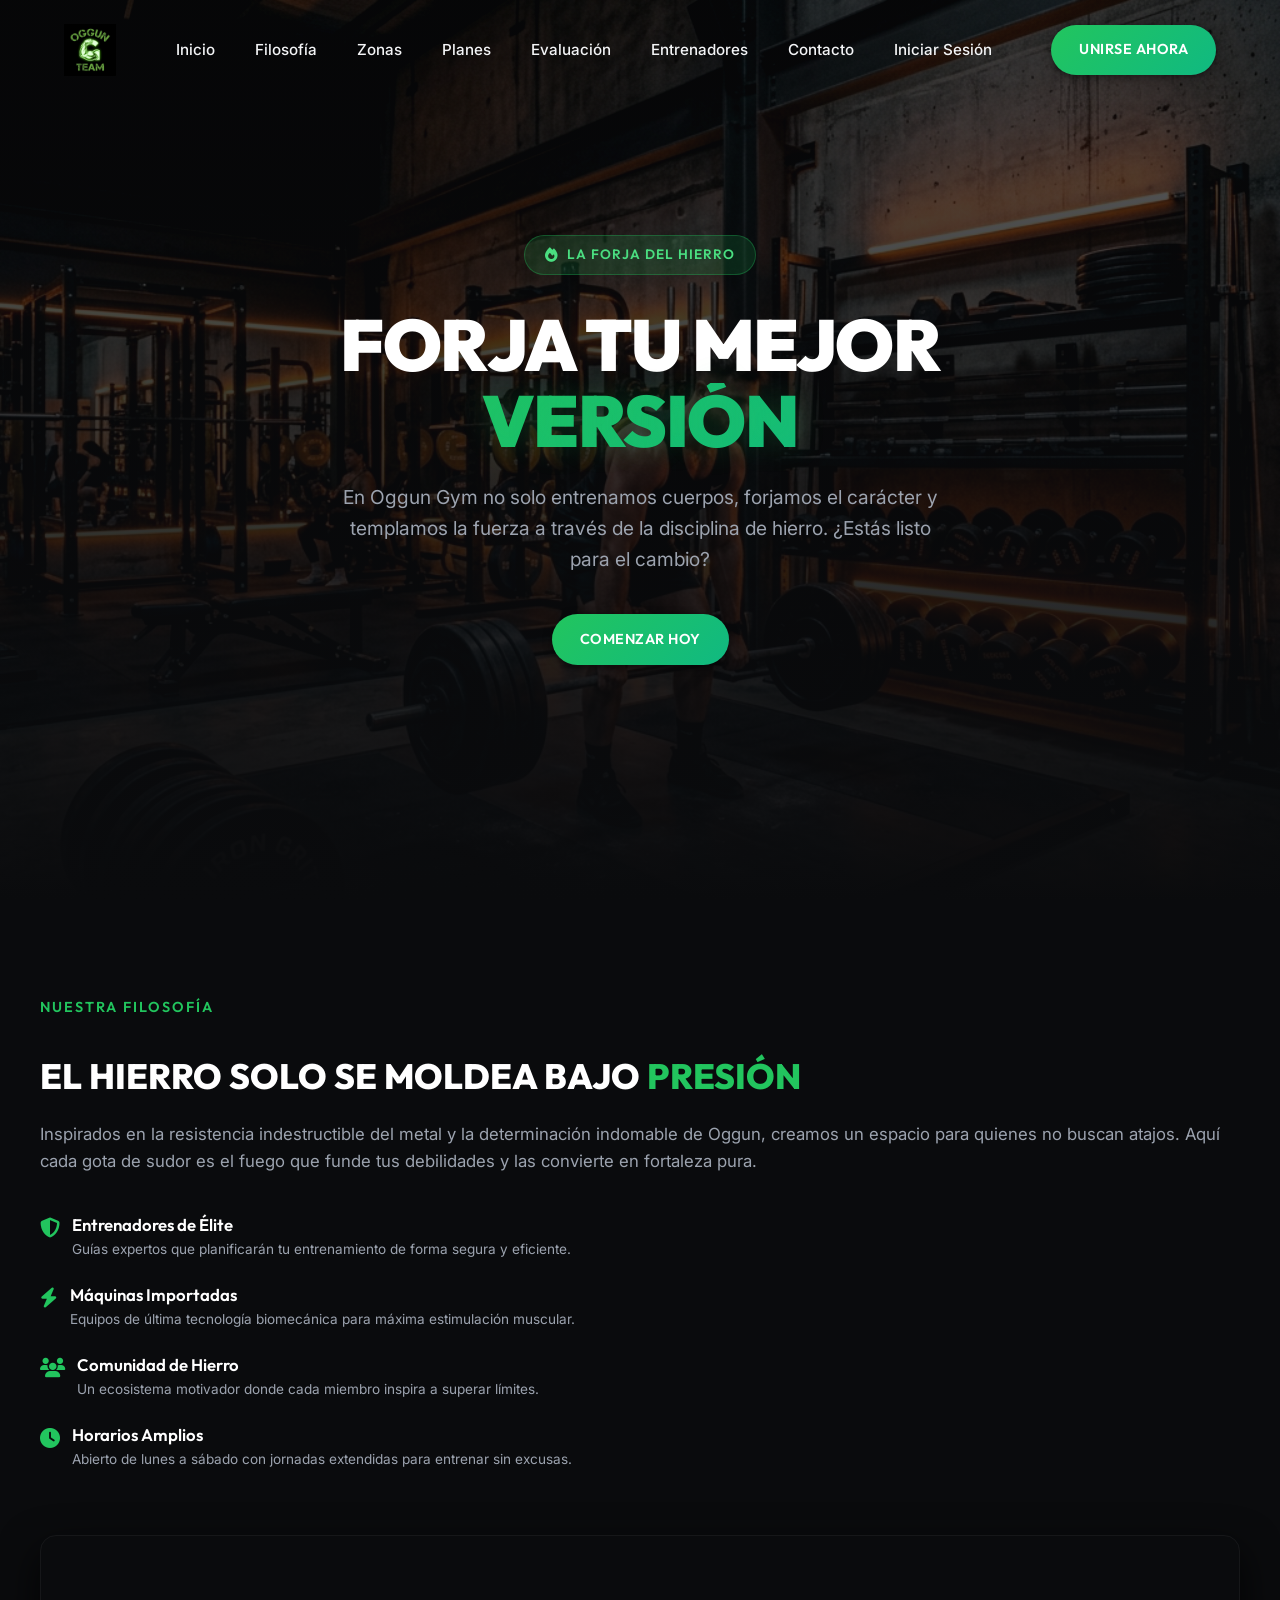
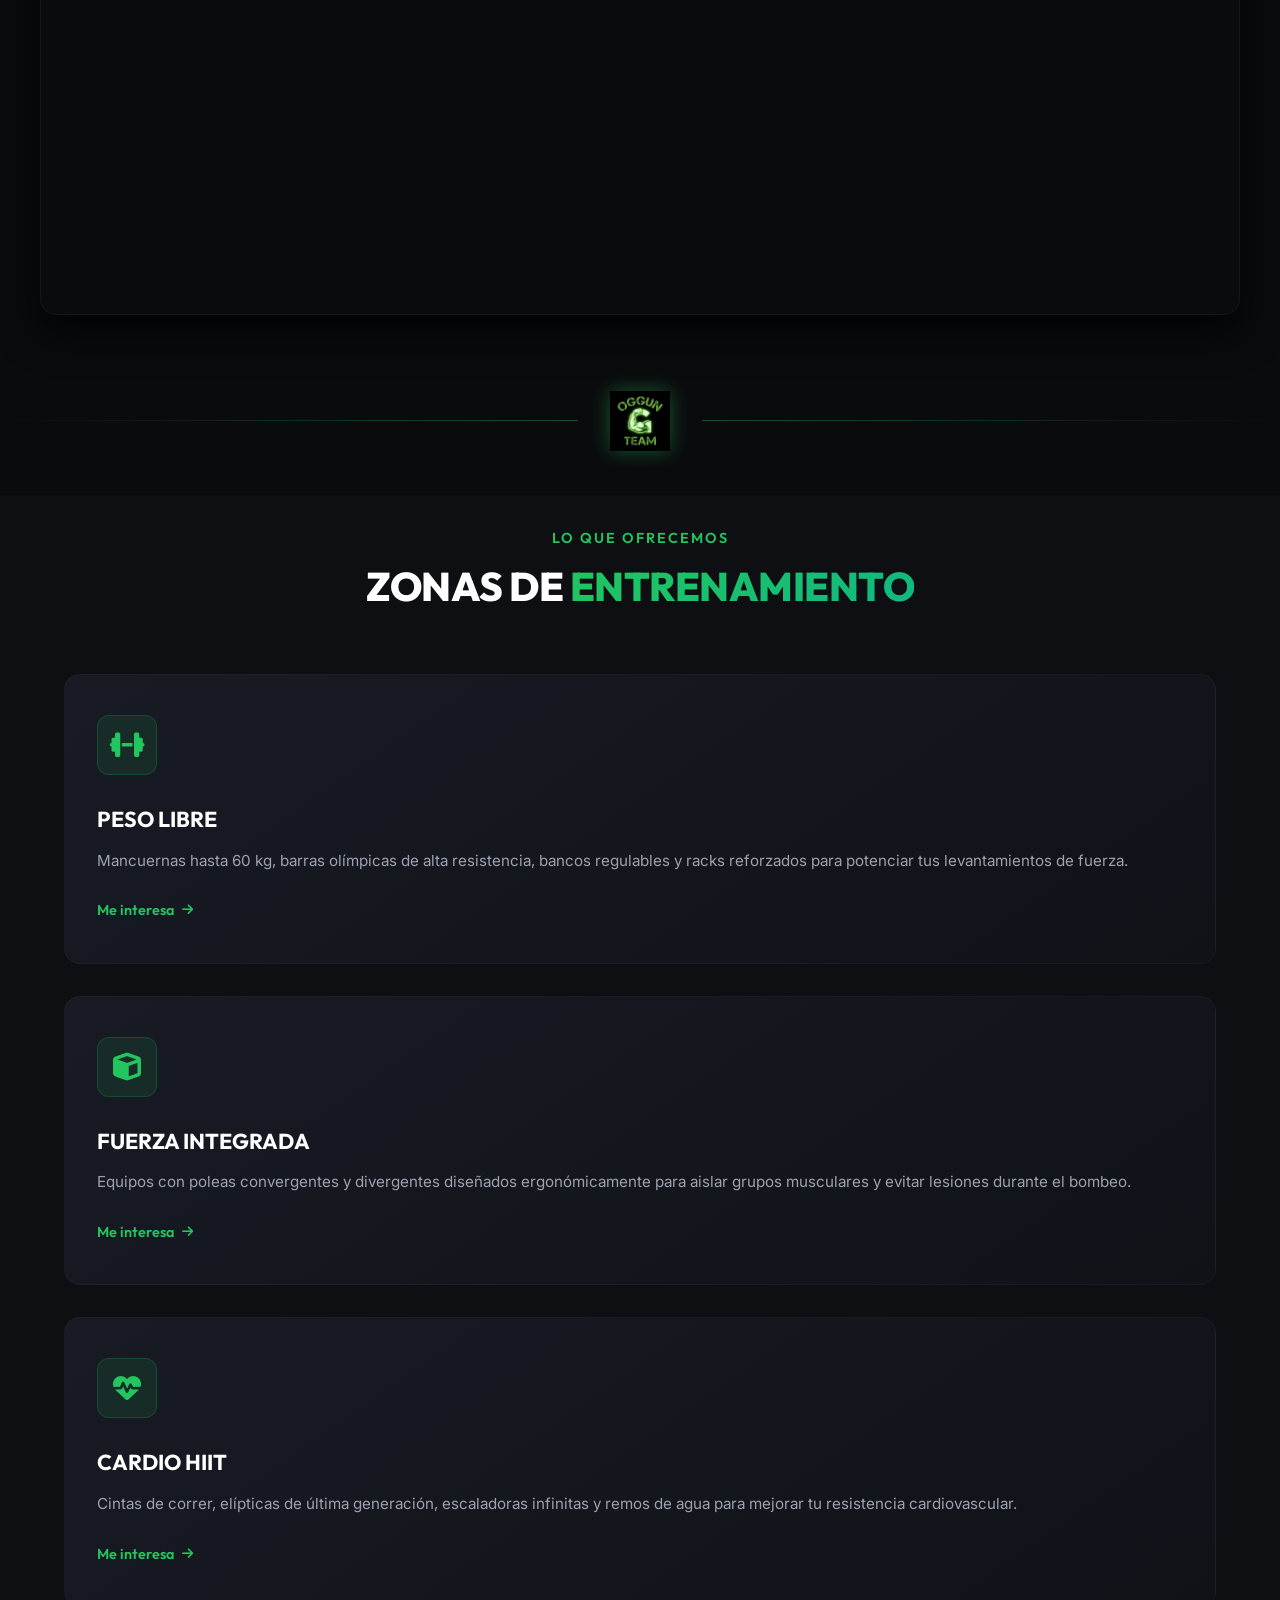
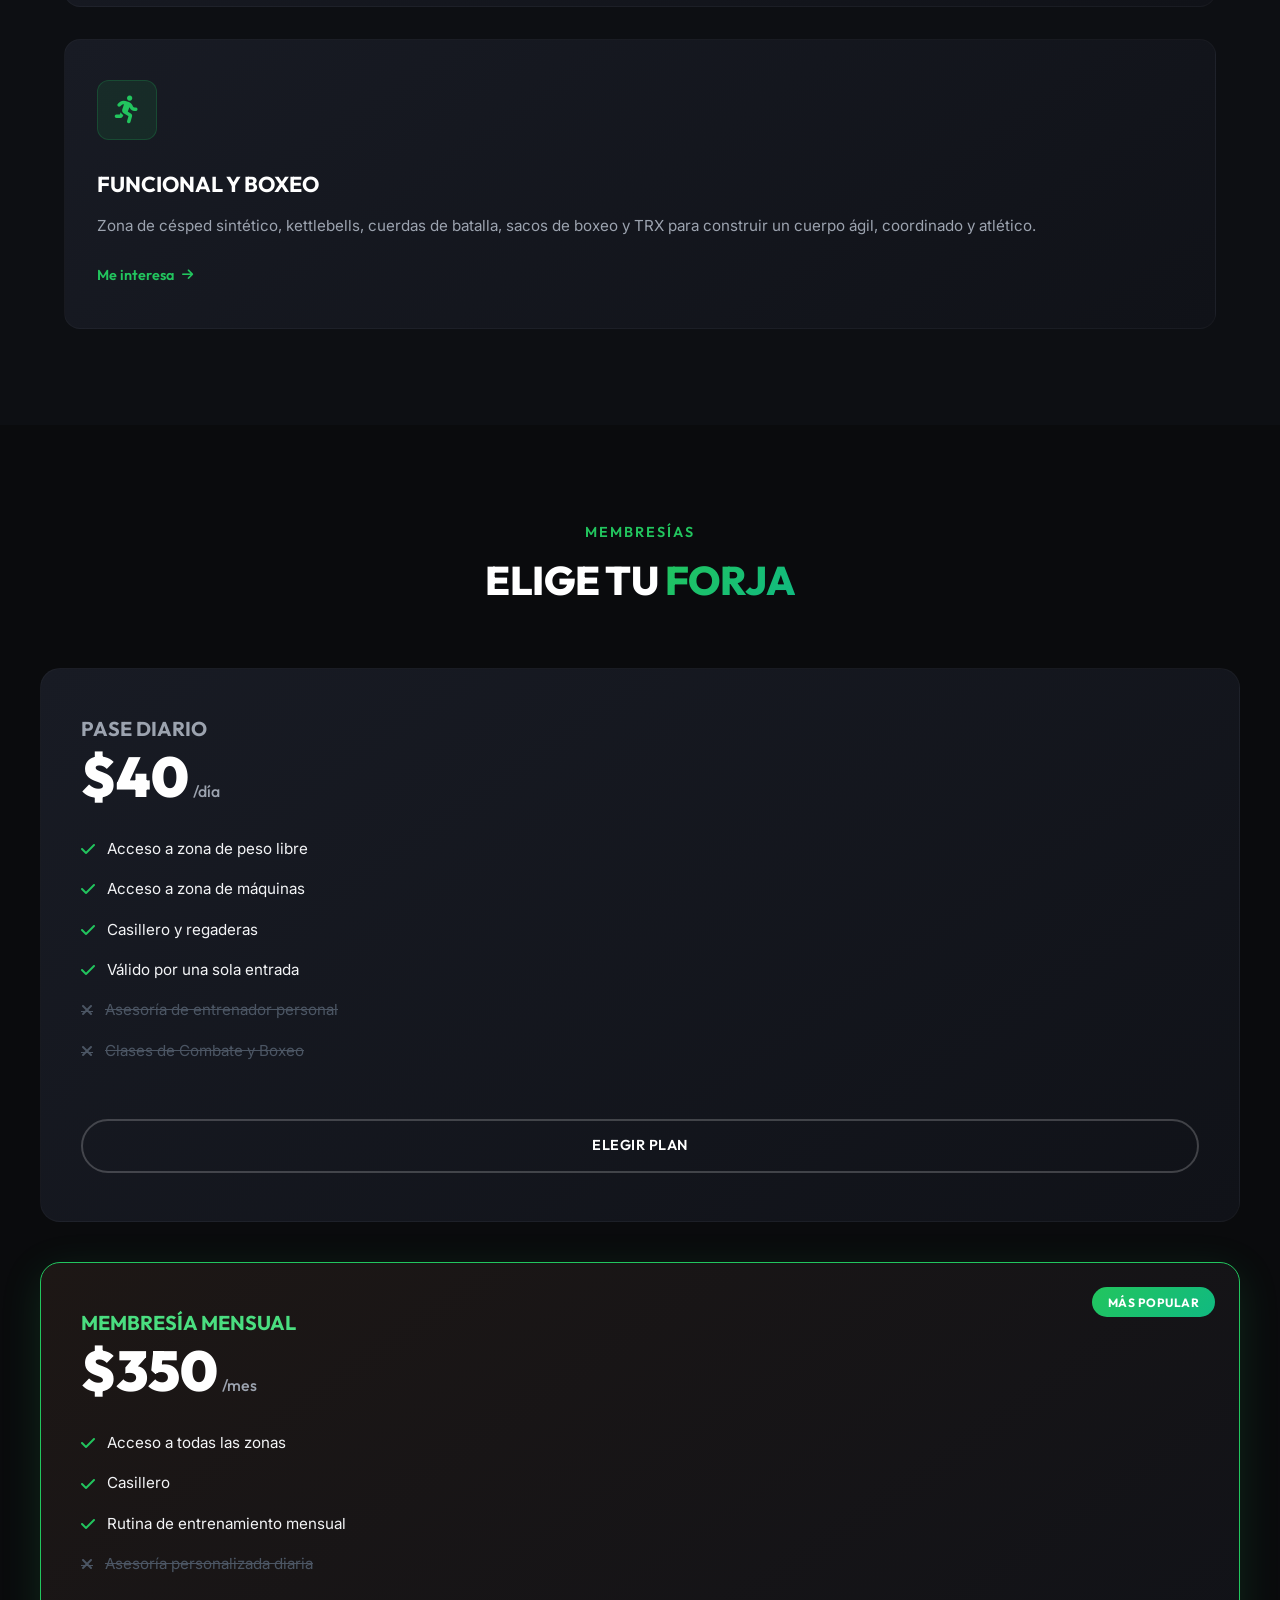
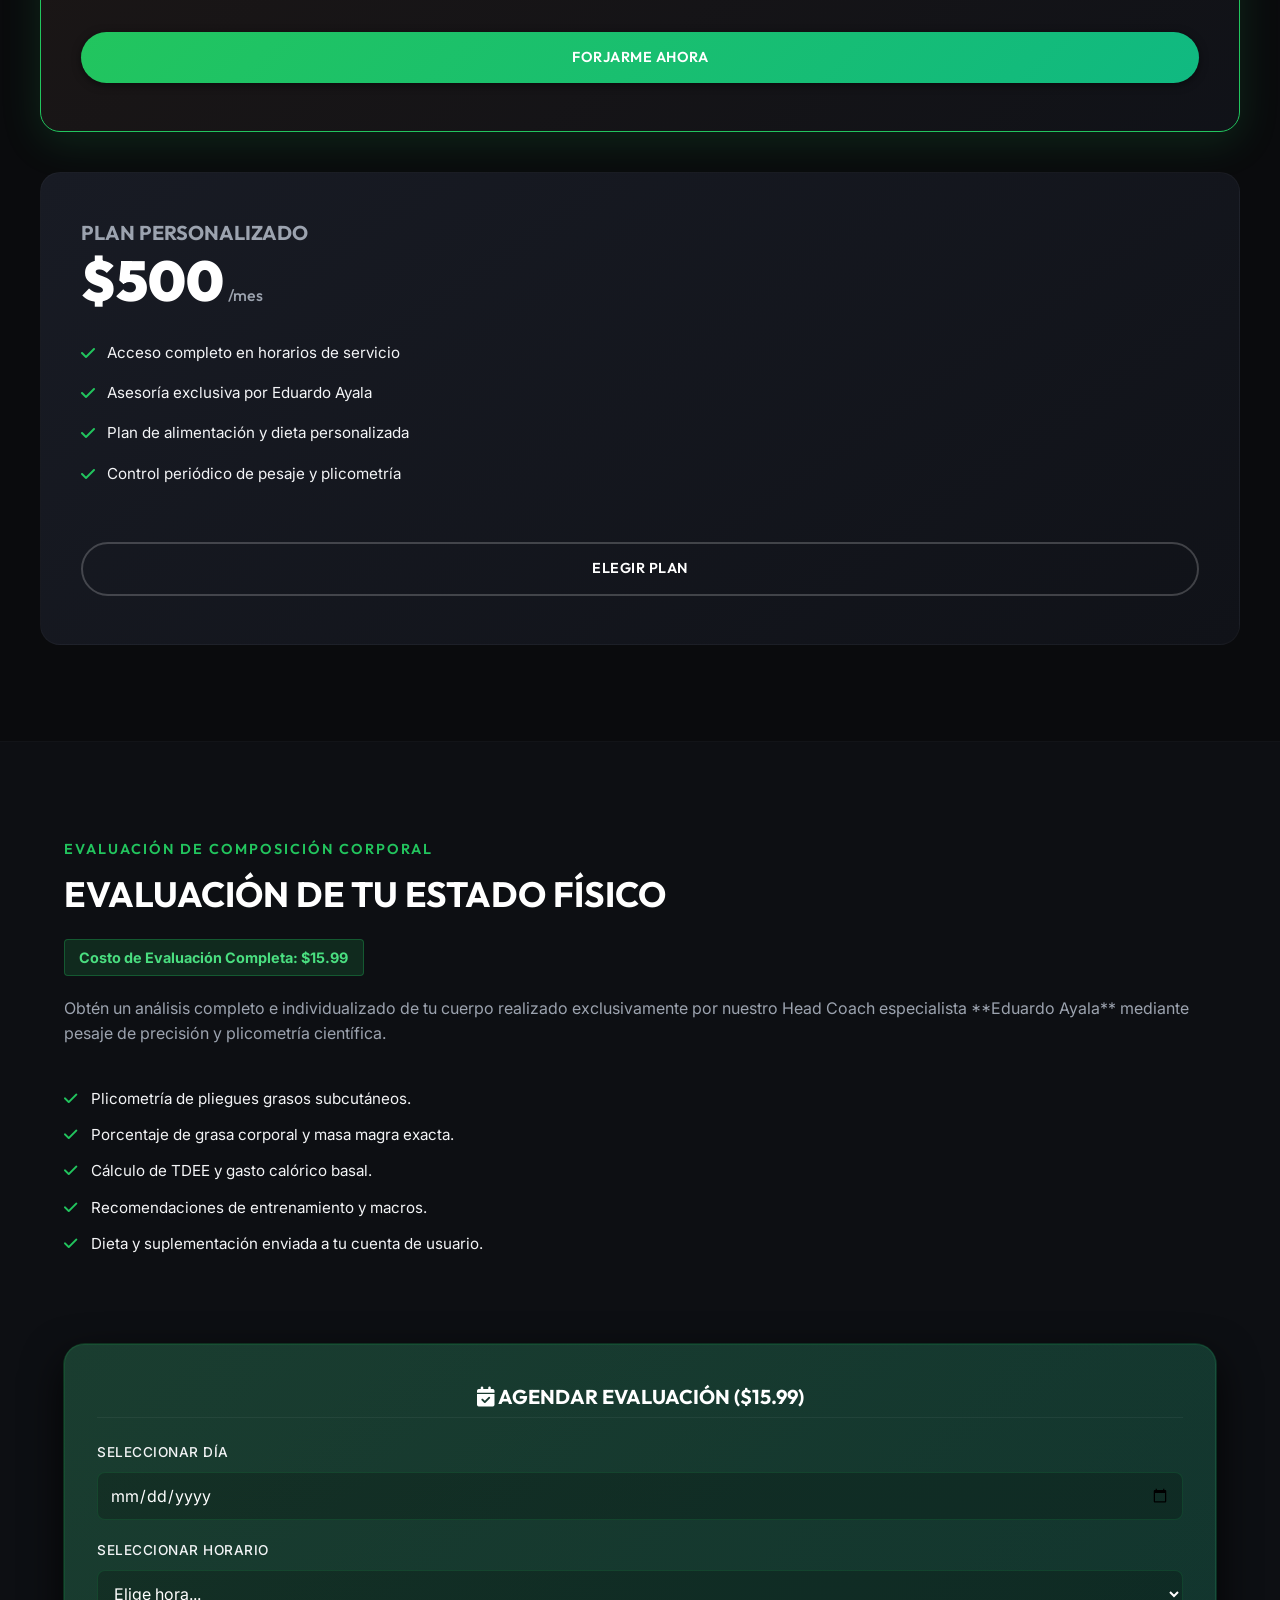
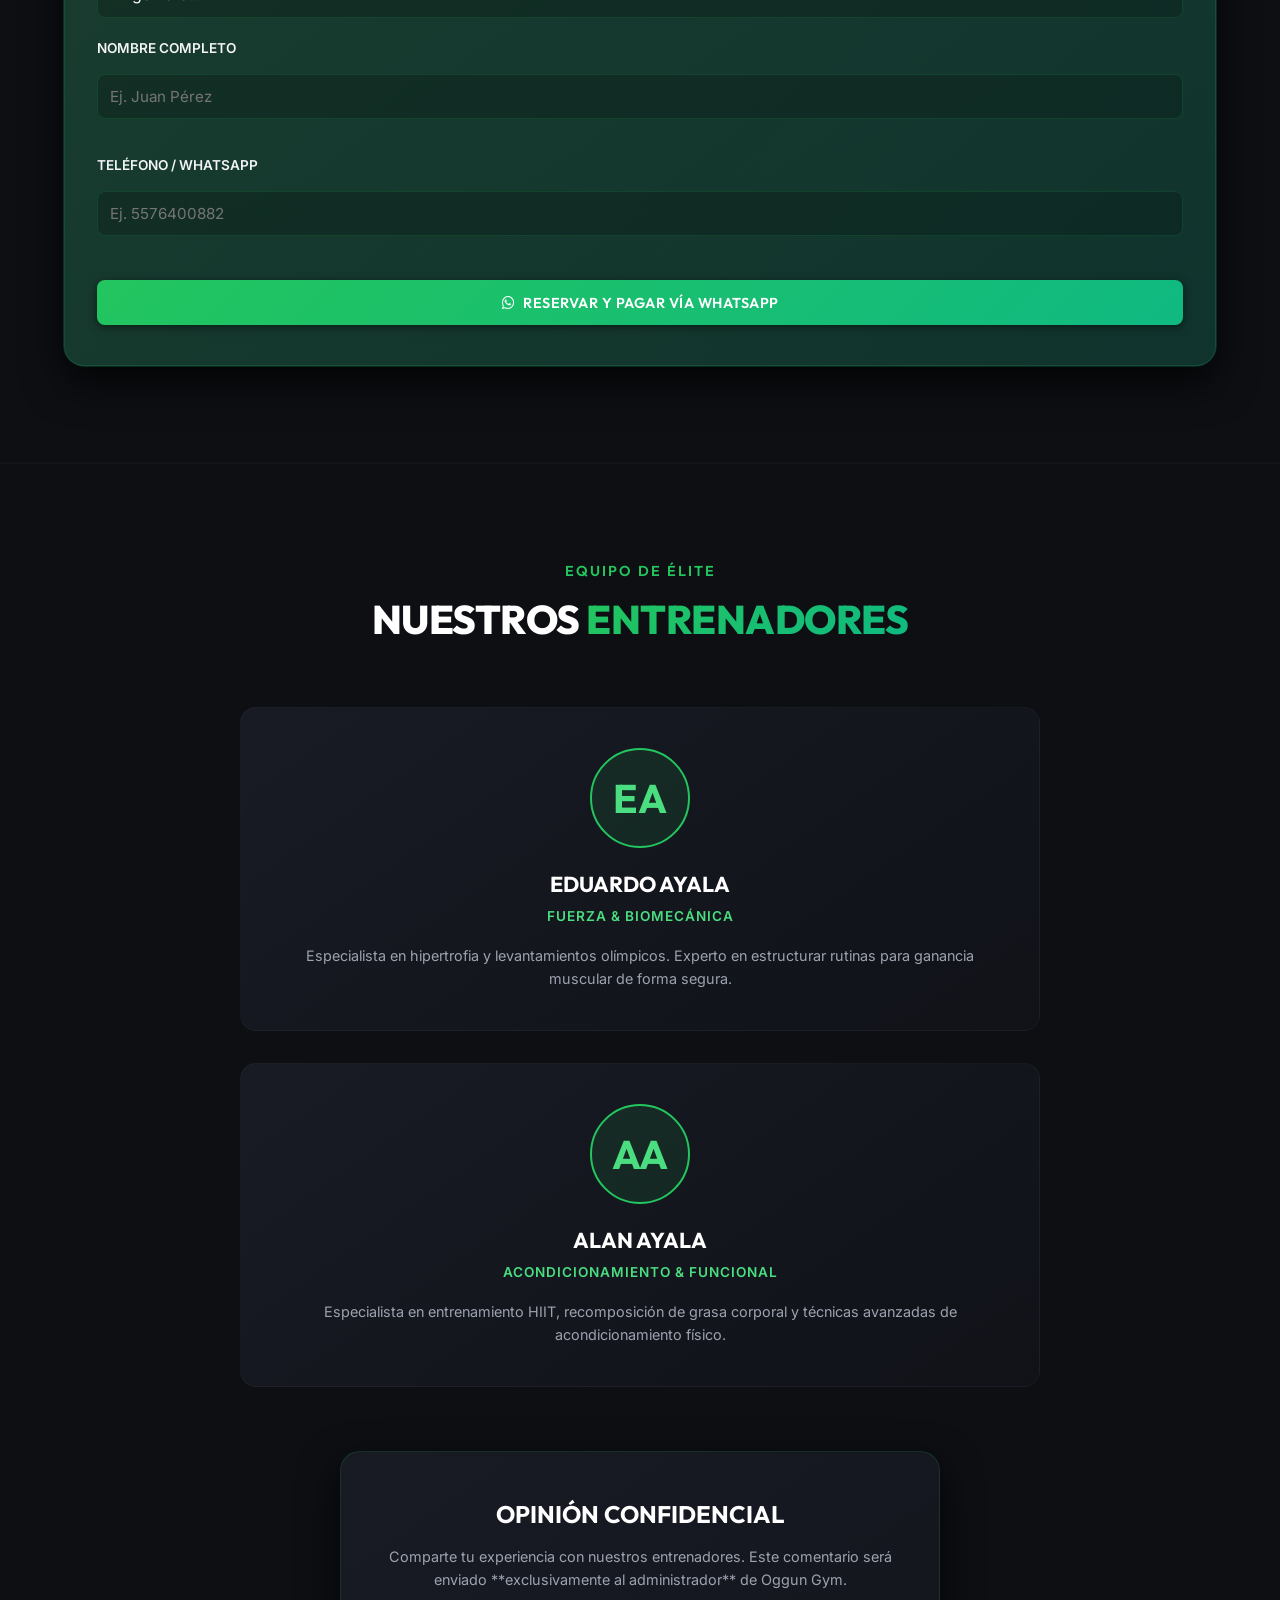
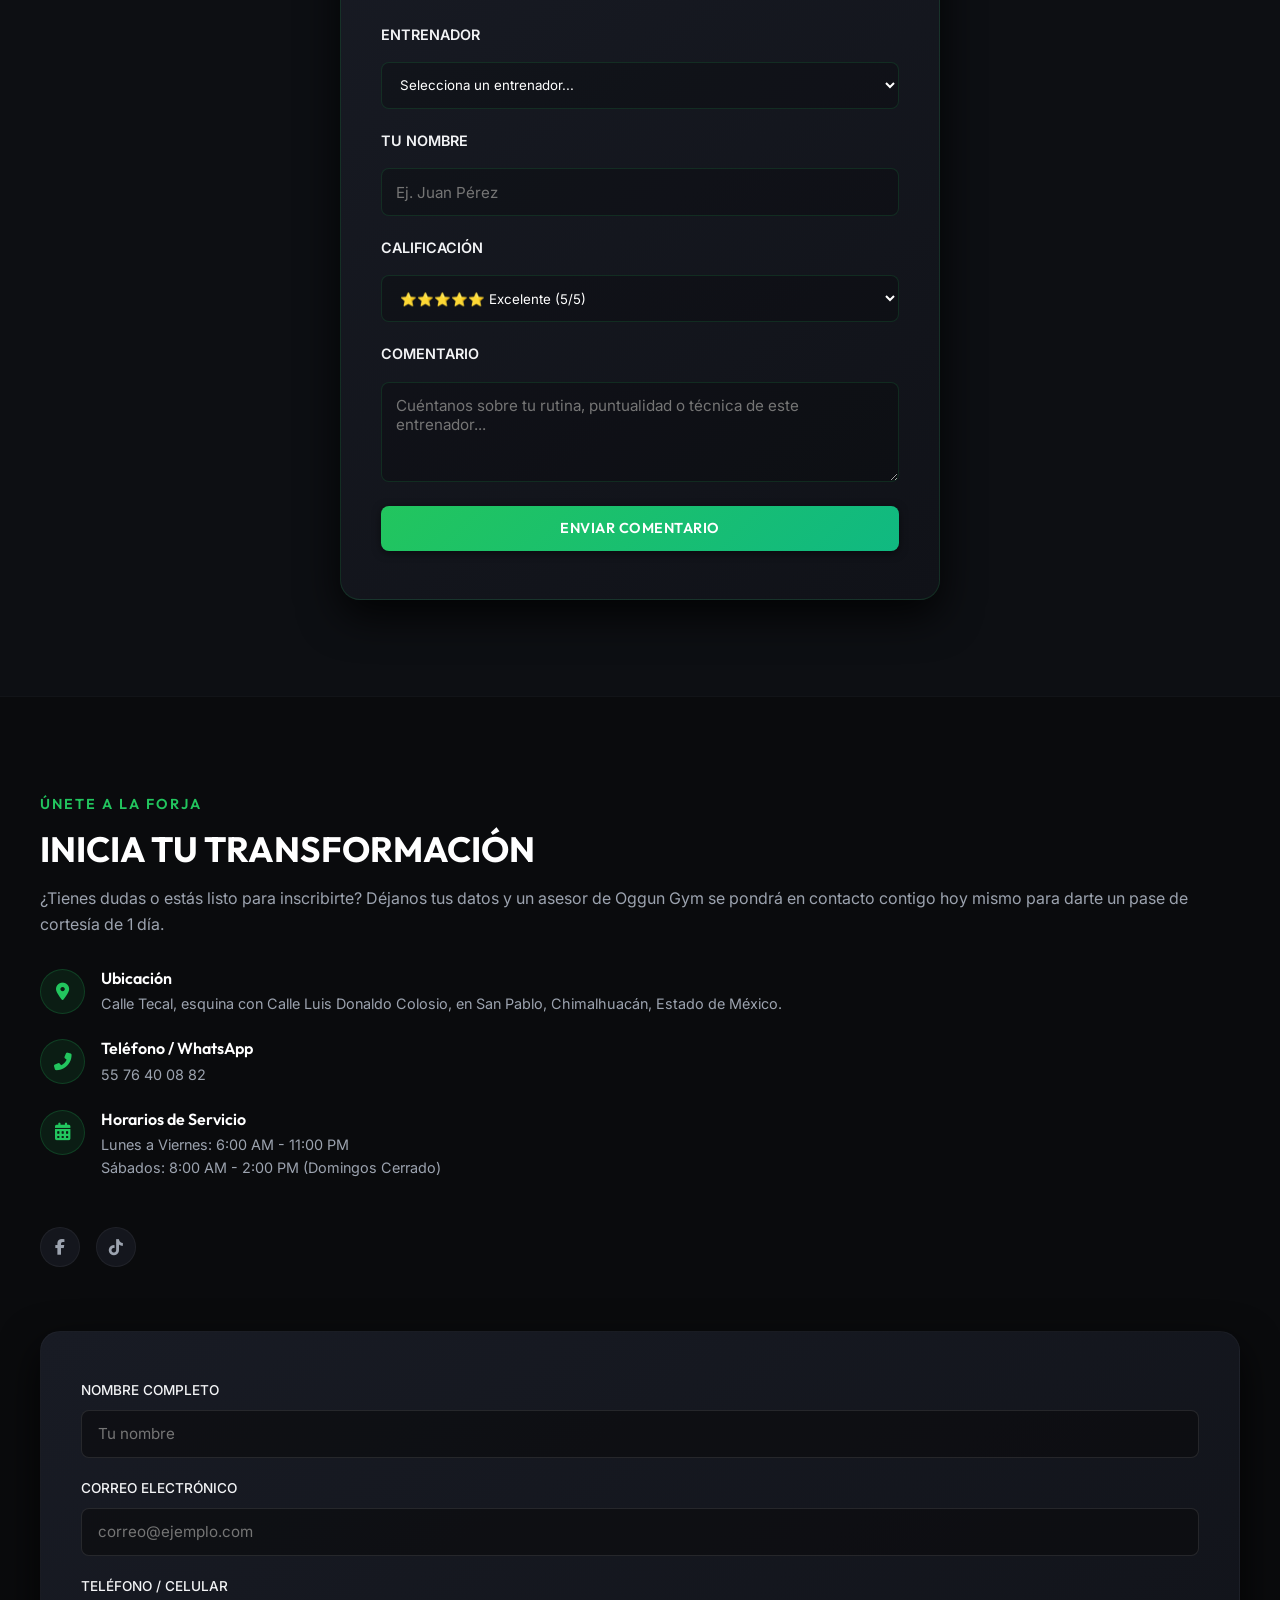
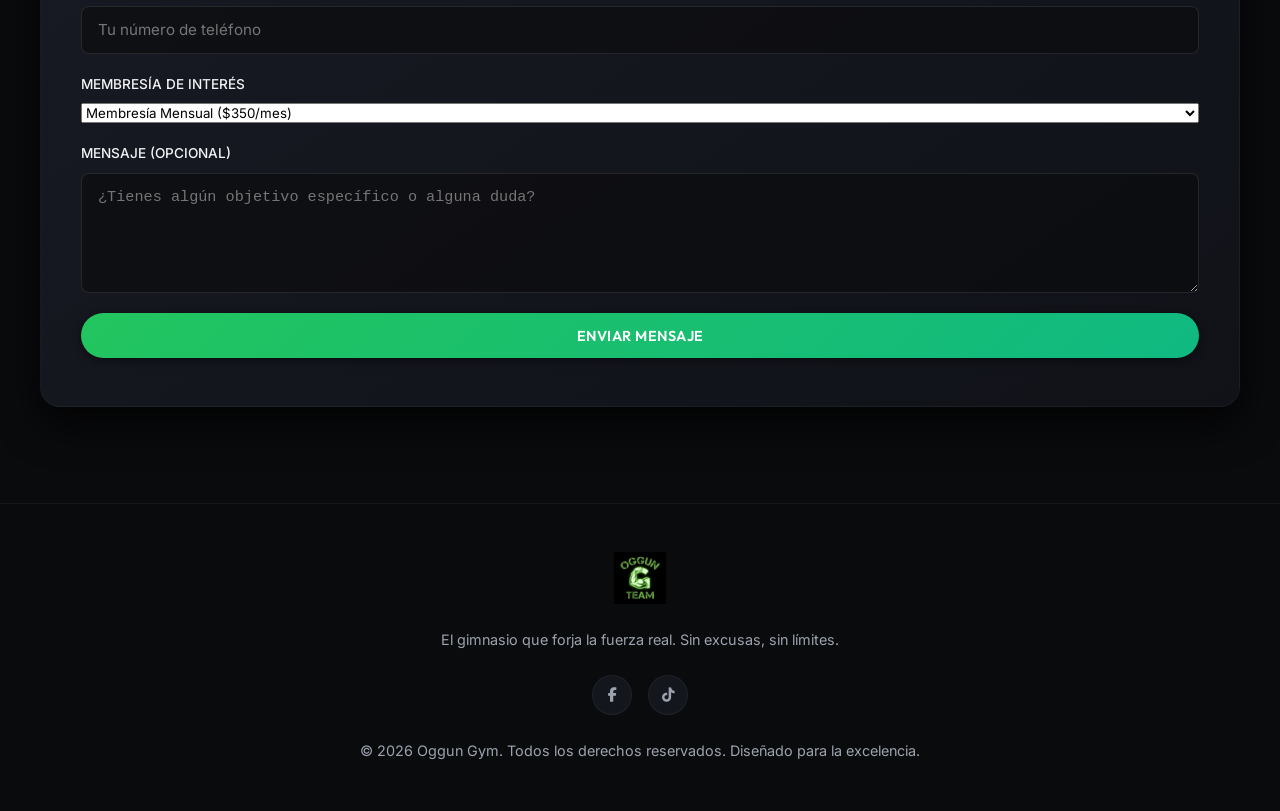
==== commit 637f624e: "Hide catalog menu link and catalog hero button from public homepage index.html" ====
--- a/index.html
+++ b/index.html
@@ -27,7 +27,6 @@
         <a href="index.html" class="nav-link">Inicio</a>
         <a href="index.html#nosotros" class="nav-link">Filosofía</a>
         <a href="index.html#servicios" class="nav-link">Zonas</a>
-        <a href="catalogo.html" class="nav-link">Catálogo</a>
         <a href="index.html#precios" class="nav-link">Planes</a>
         <a href="index.html#calculadora" class="nav-link">Evaluación</a>
         <a href="index.html#entrenadores" class="nav-link">Entrenadores</a>
@@ -37,10 +36,6 @@
       </nav>
       
       <div class="nav-cta">
-        <a href="catalogo.html" class="cart-icon-btn" aria-label="Ver Carrito y Reservas">
-          <i class="fas fa-shopping-basket"></i>
-          <span class="cart-count">0</span>
-        </a>
         <a href="index.html#precios" class="btn btn-primary">Unirse Ahora</a>
       </div>
       
@@ -71,7 +66,6 @@
       </p>
       <div class="hero-actions">
         <a href="index.html#precios" class="btn btn-primary">Comenzar Hoy</a>
-        <a href="catalogo.html" class="btn btn-secondary">Ver Catálogo</a>
       </div>
     </div>
   </section>
